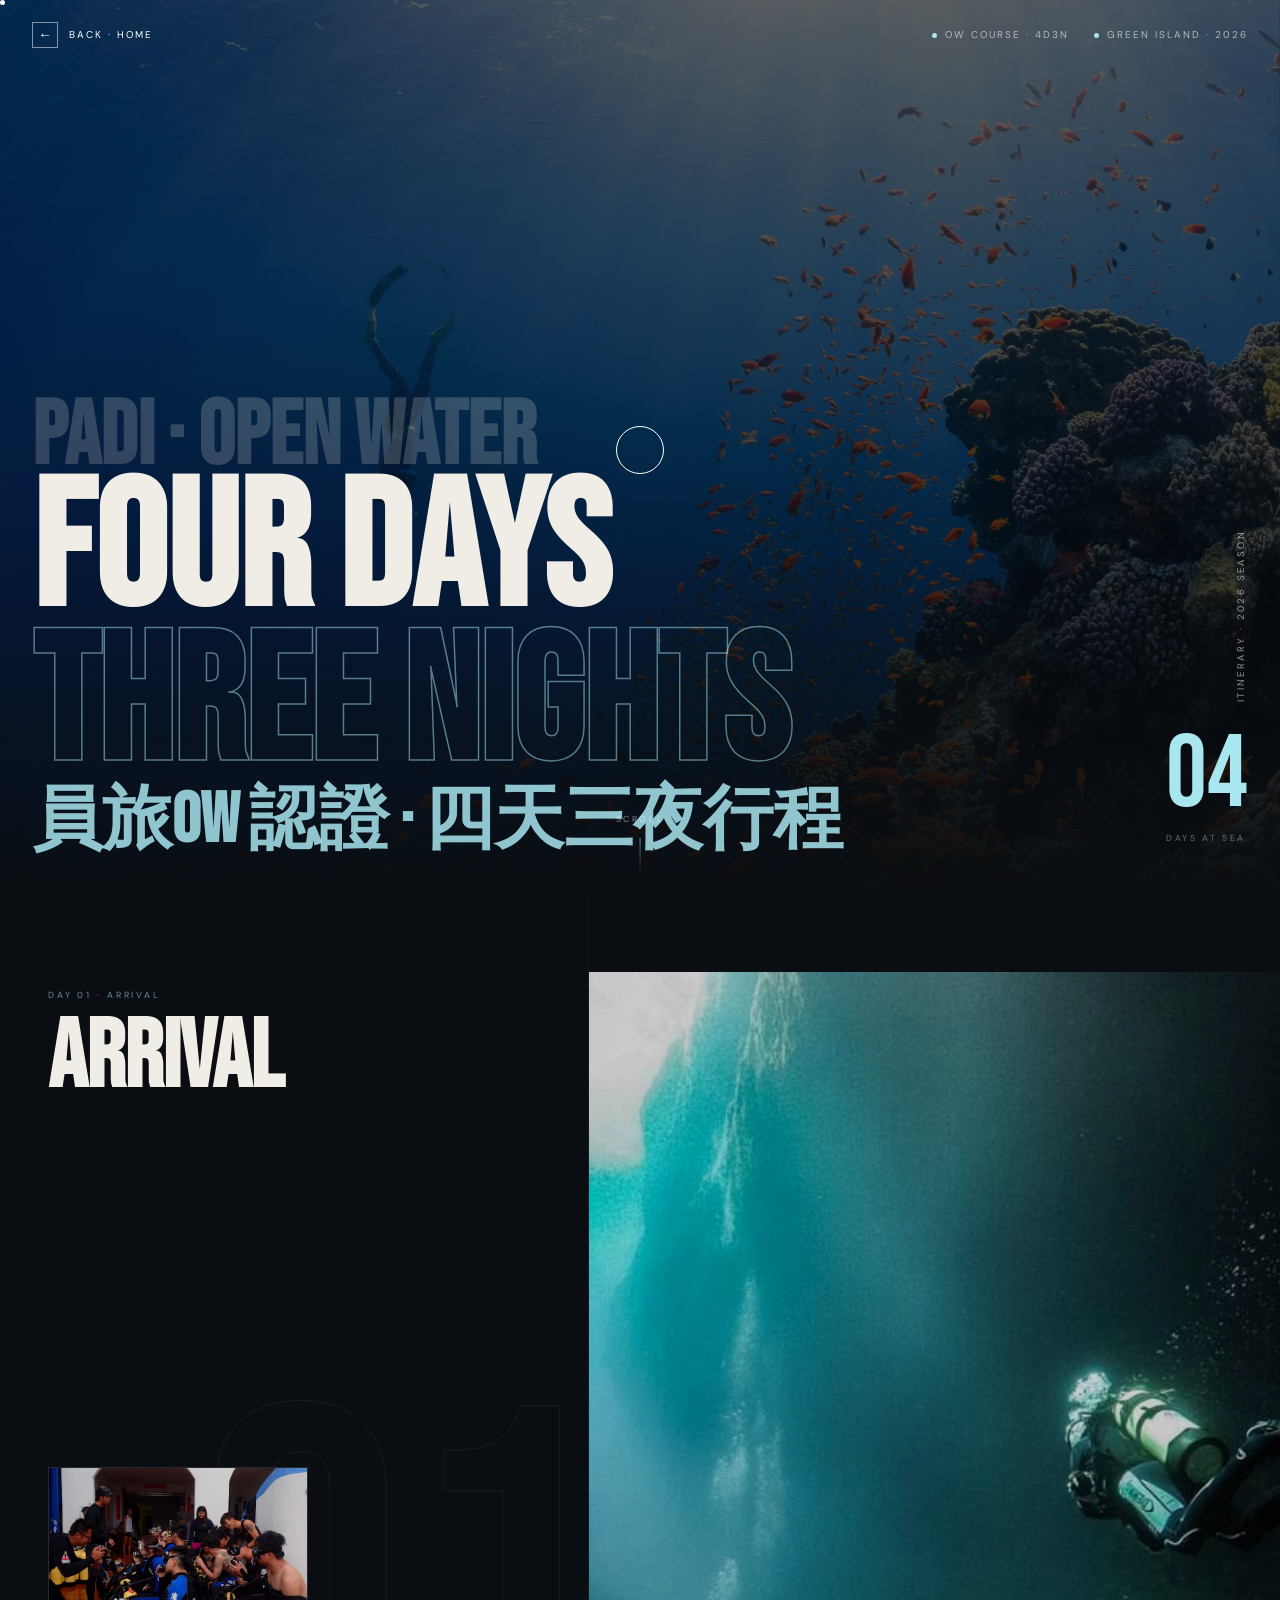
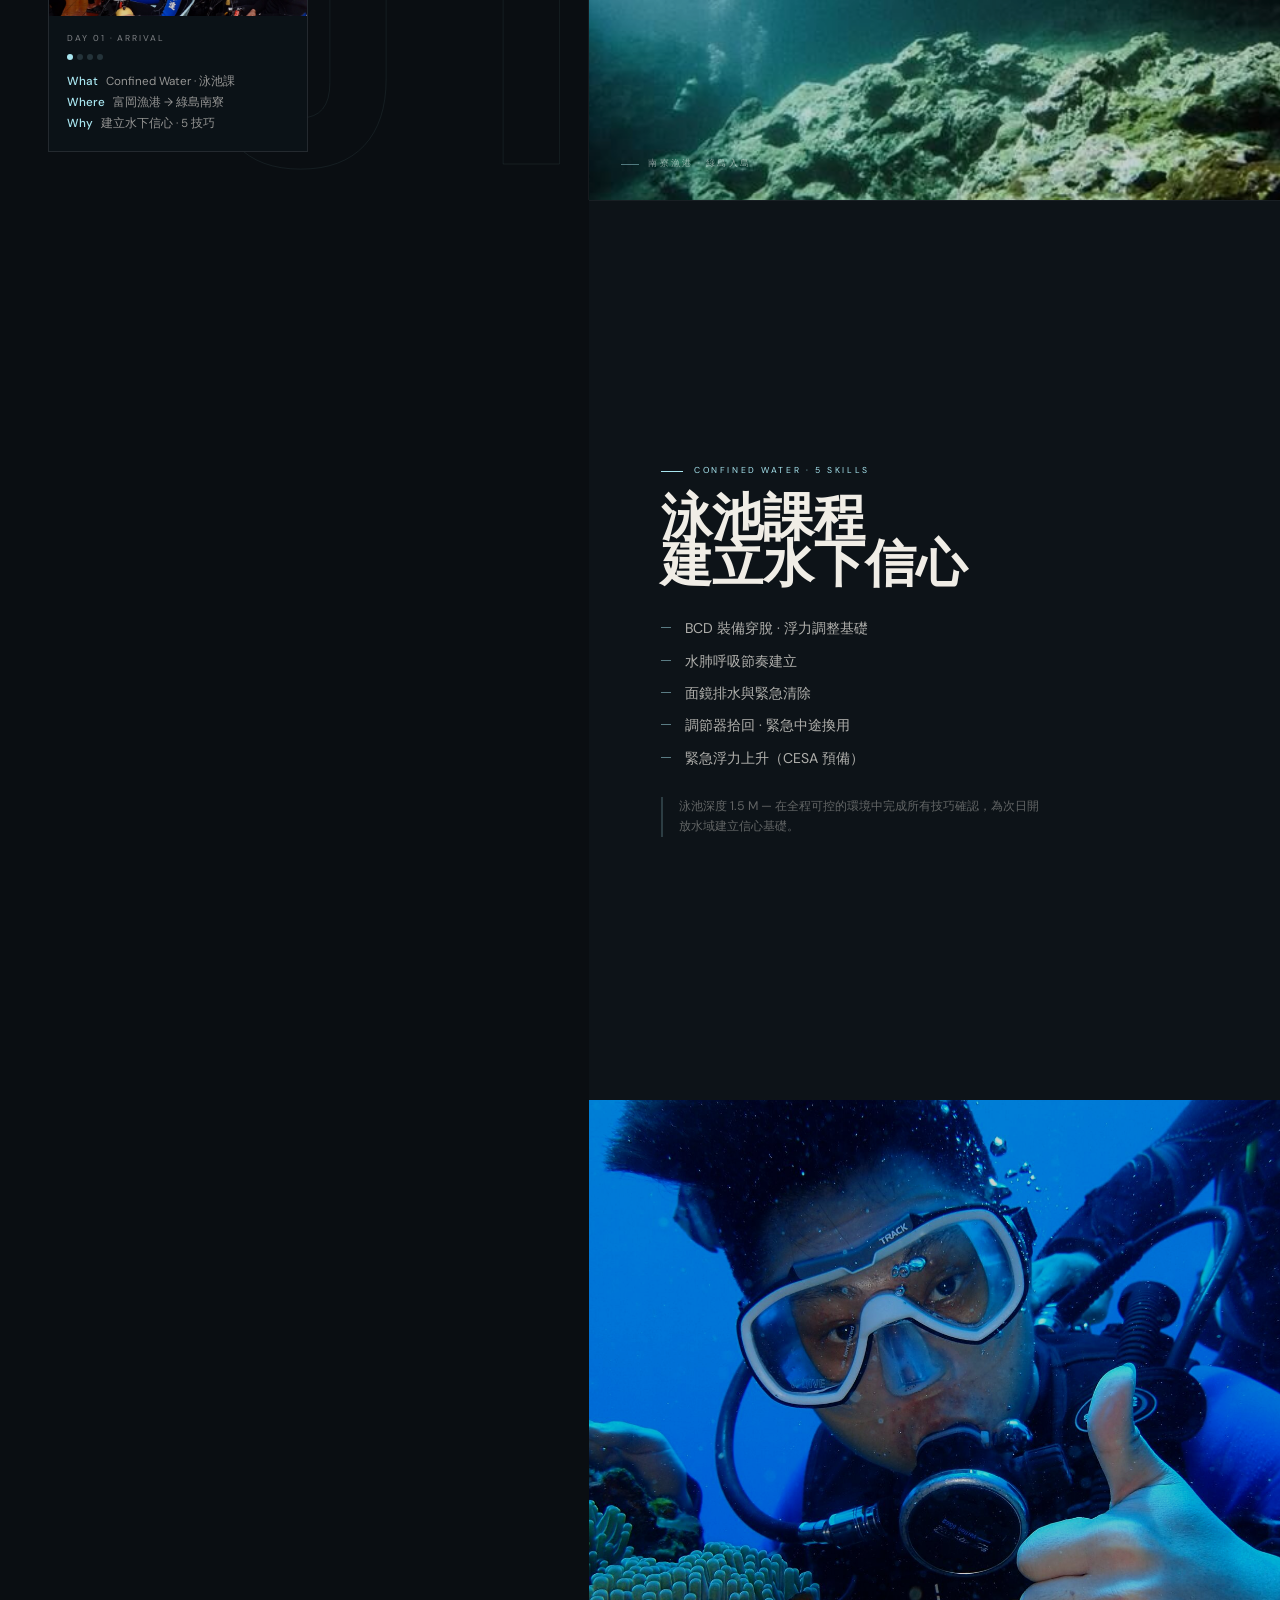
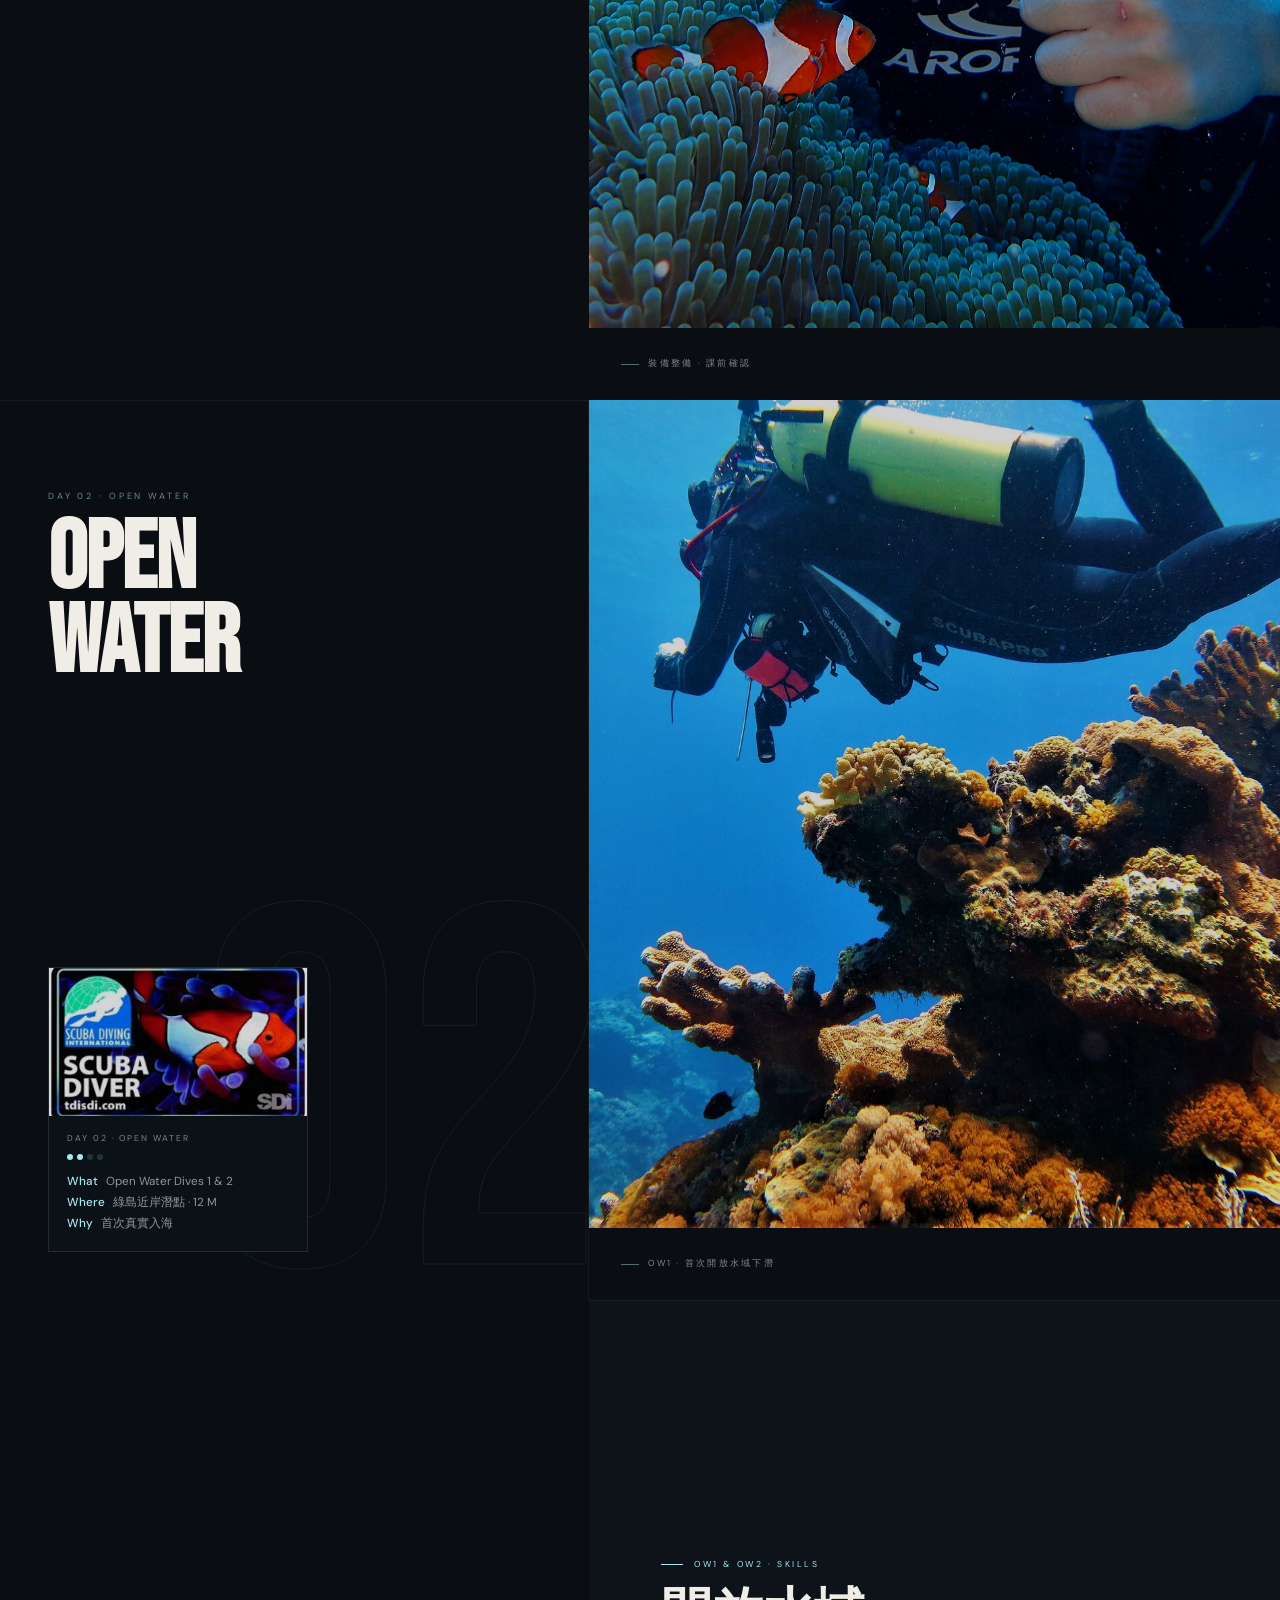
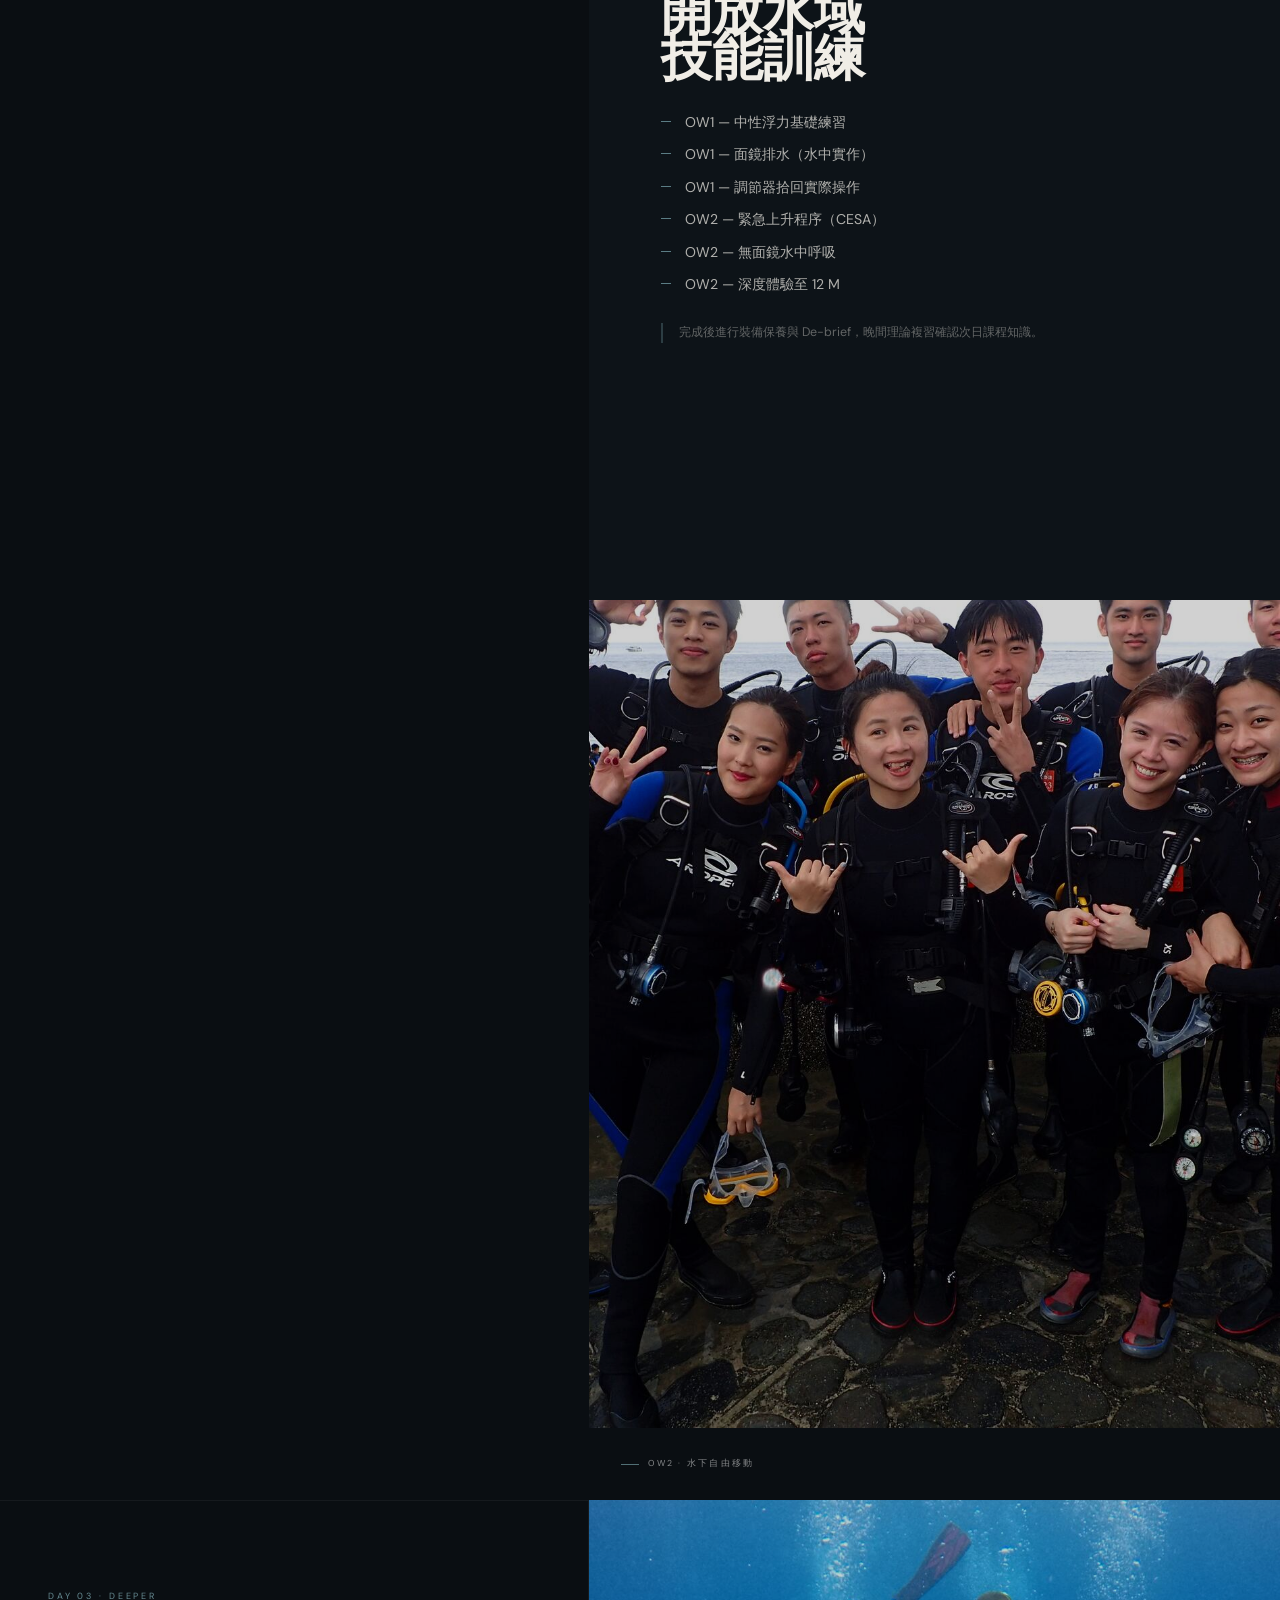
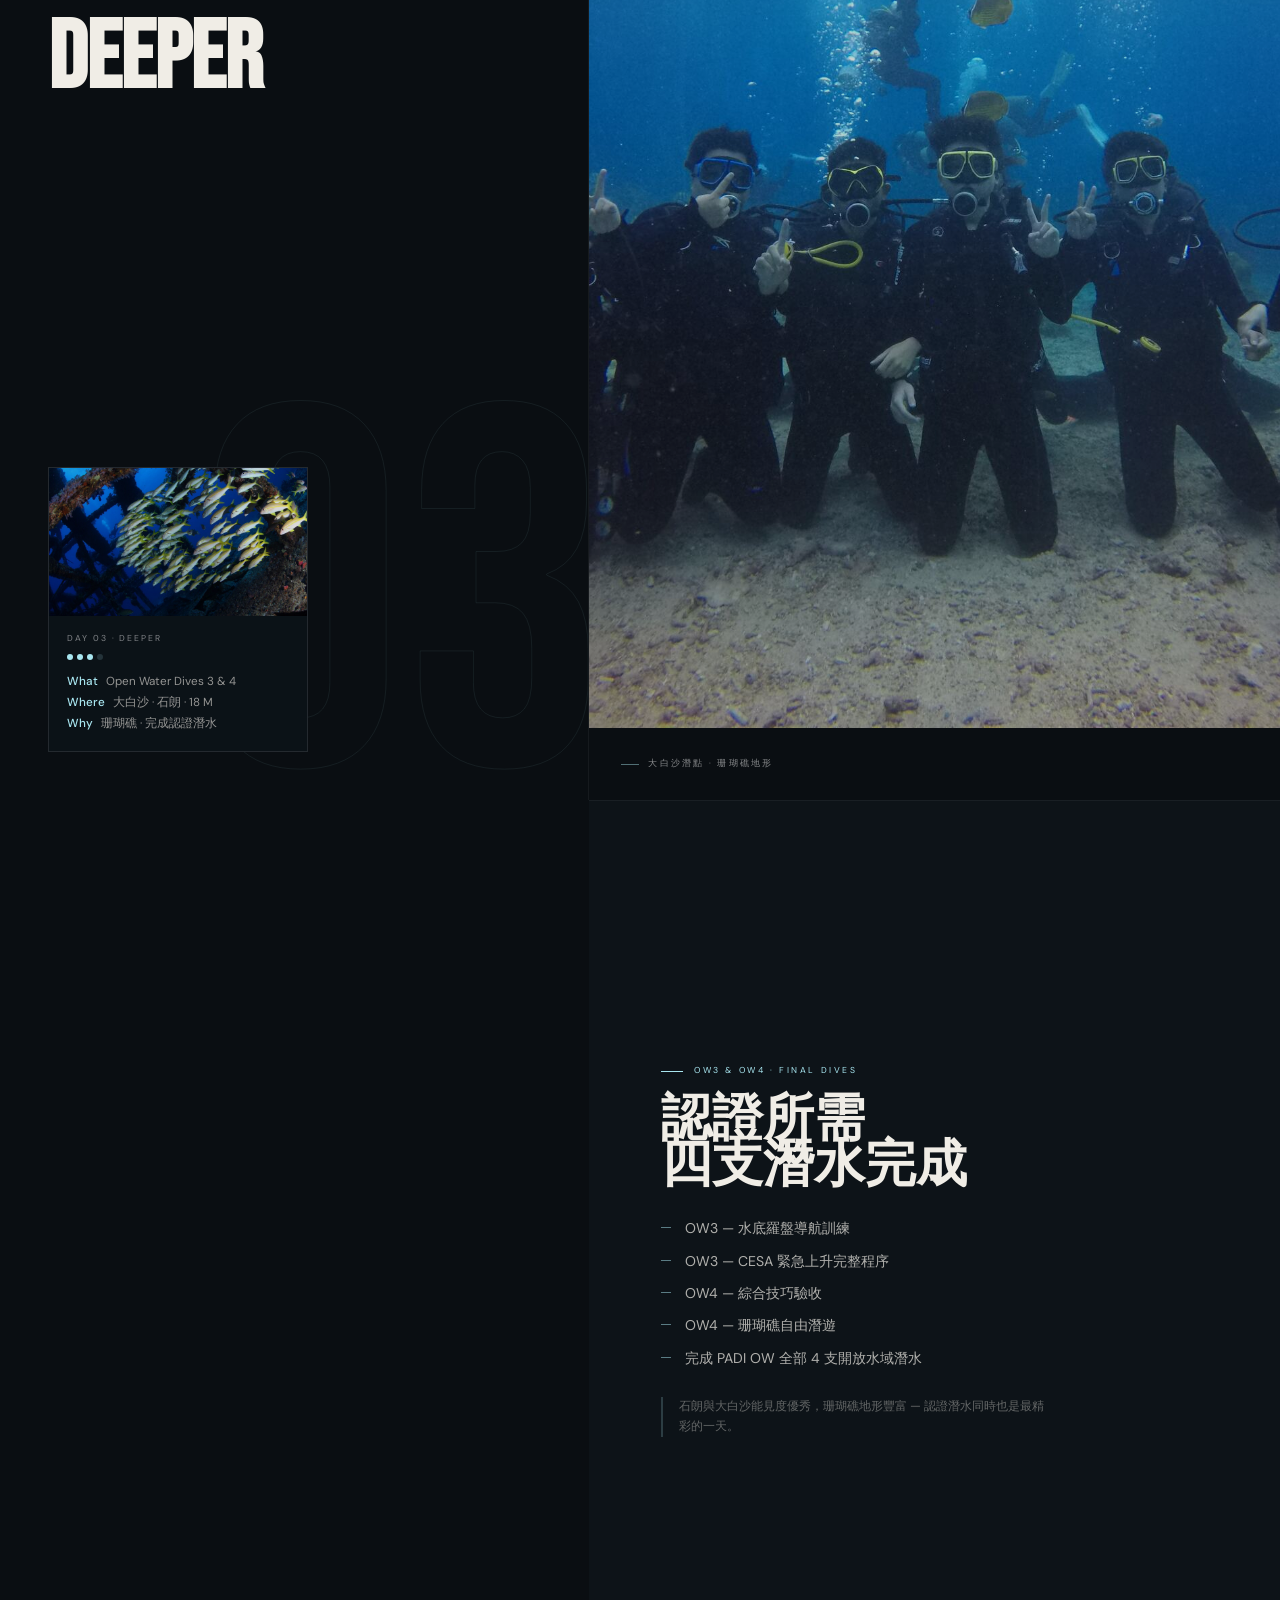
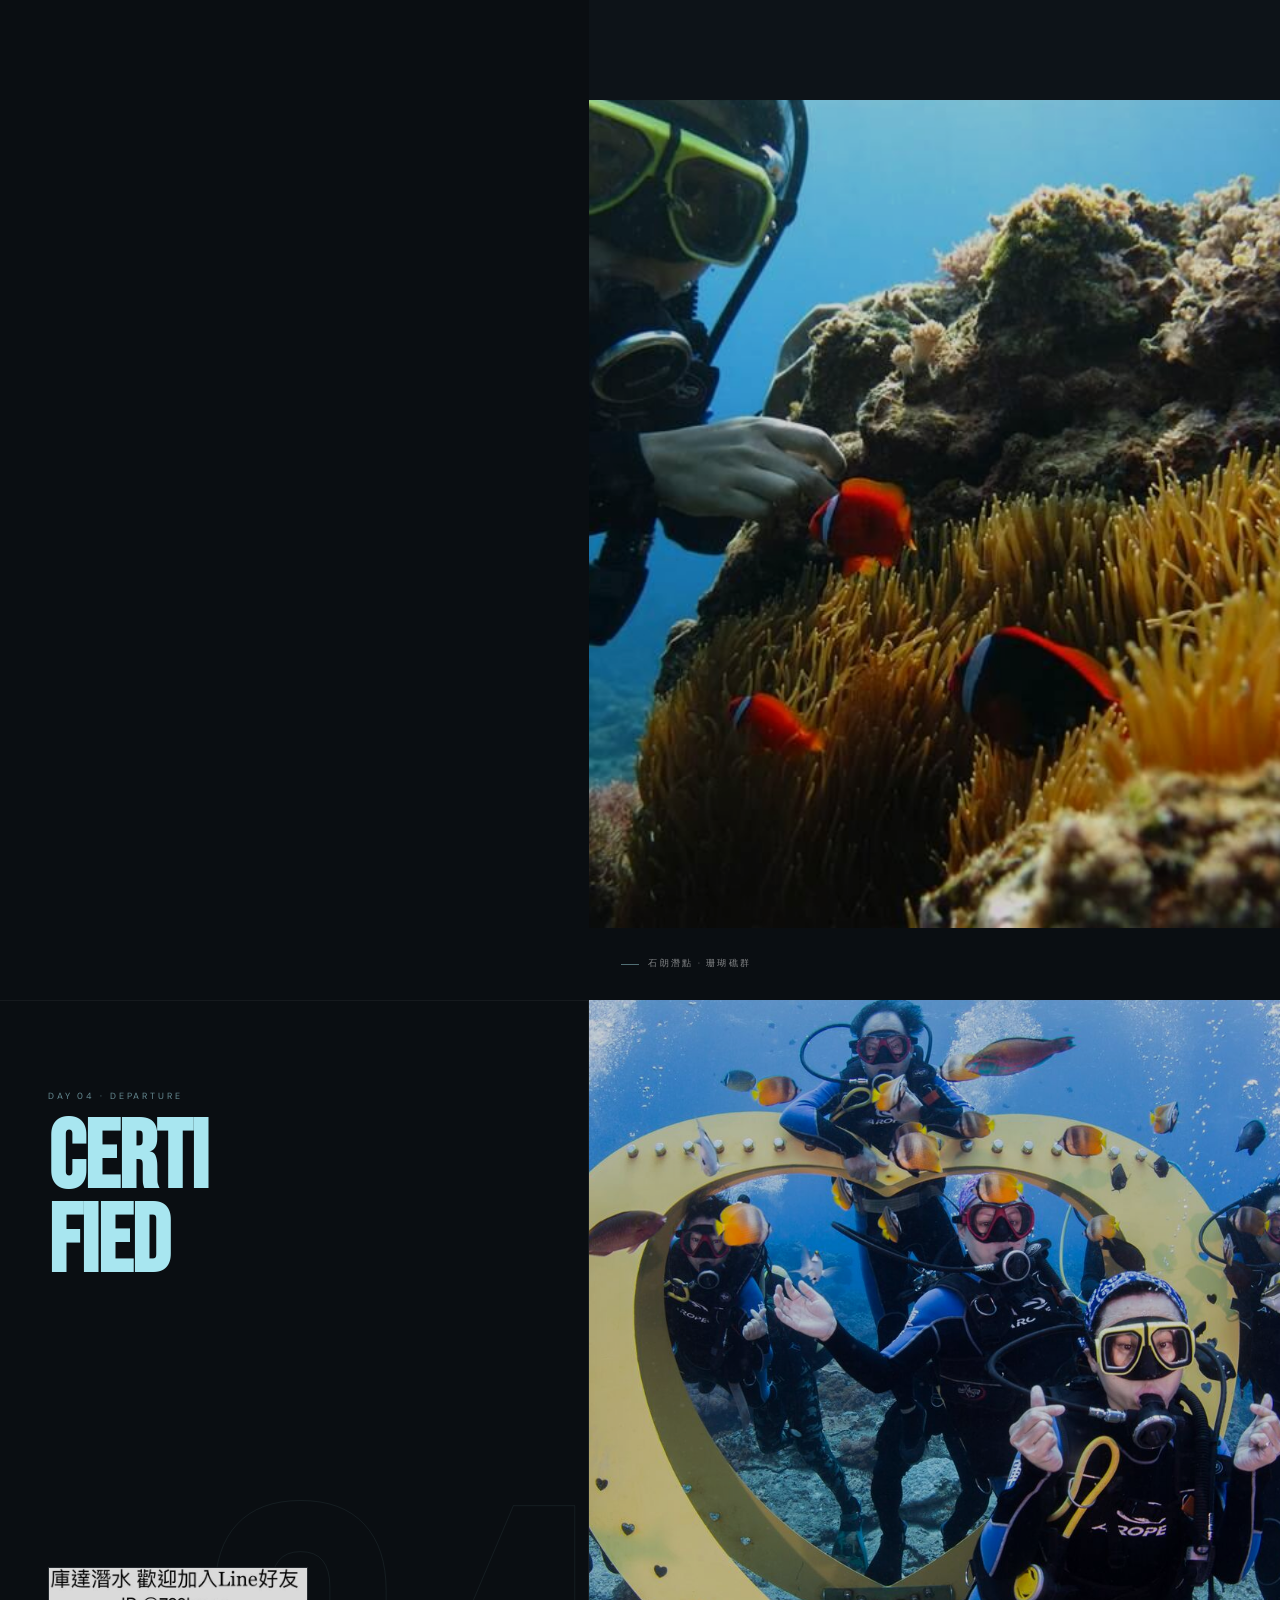
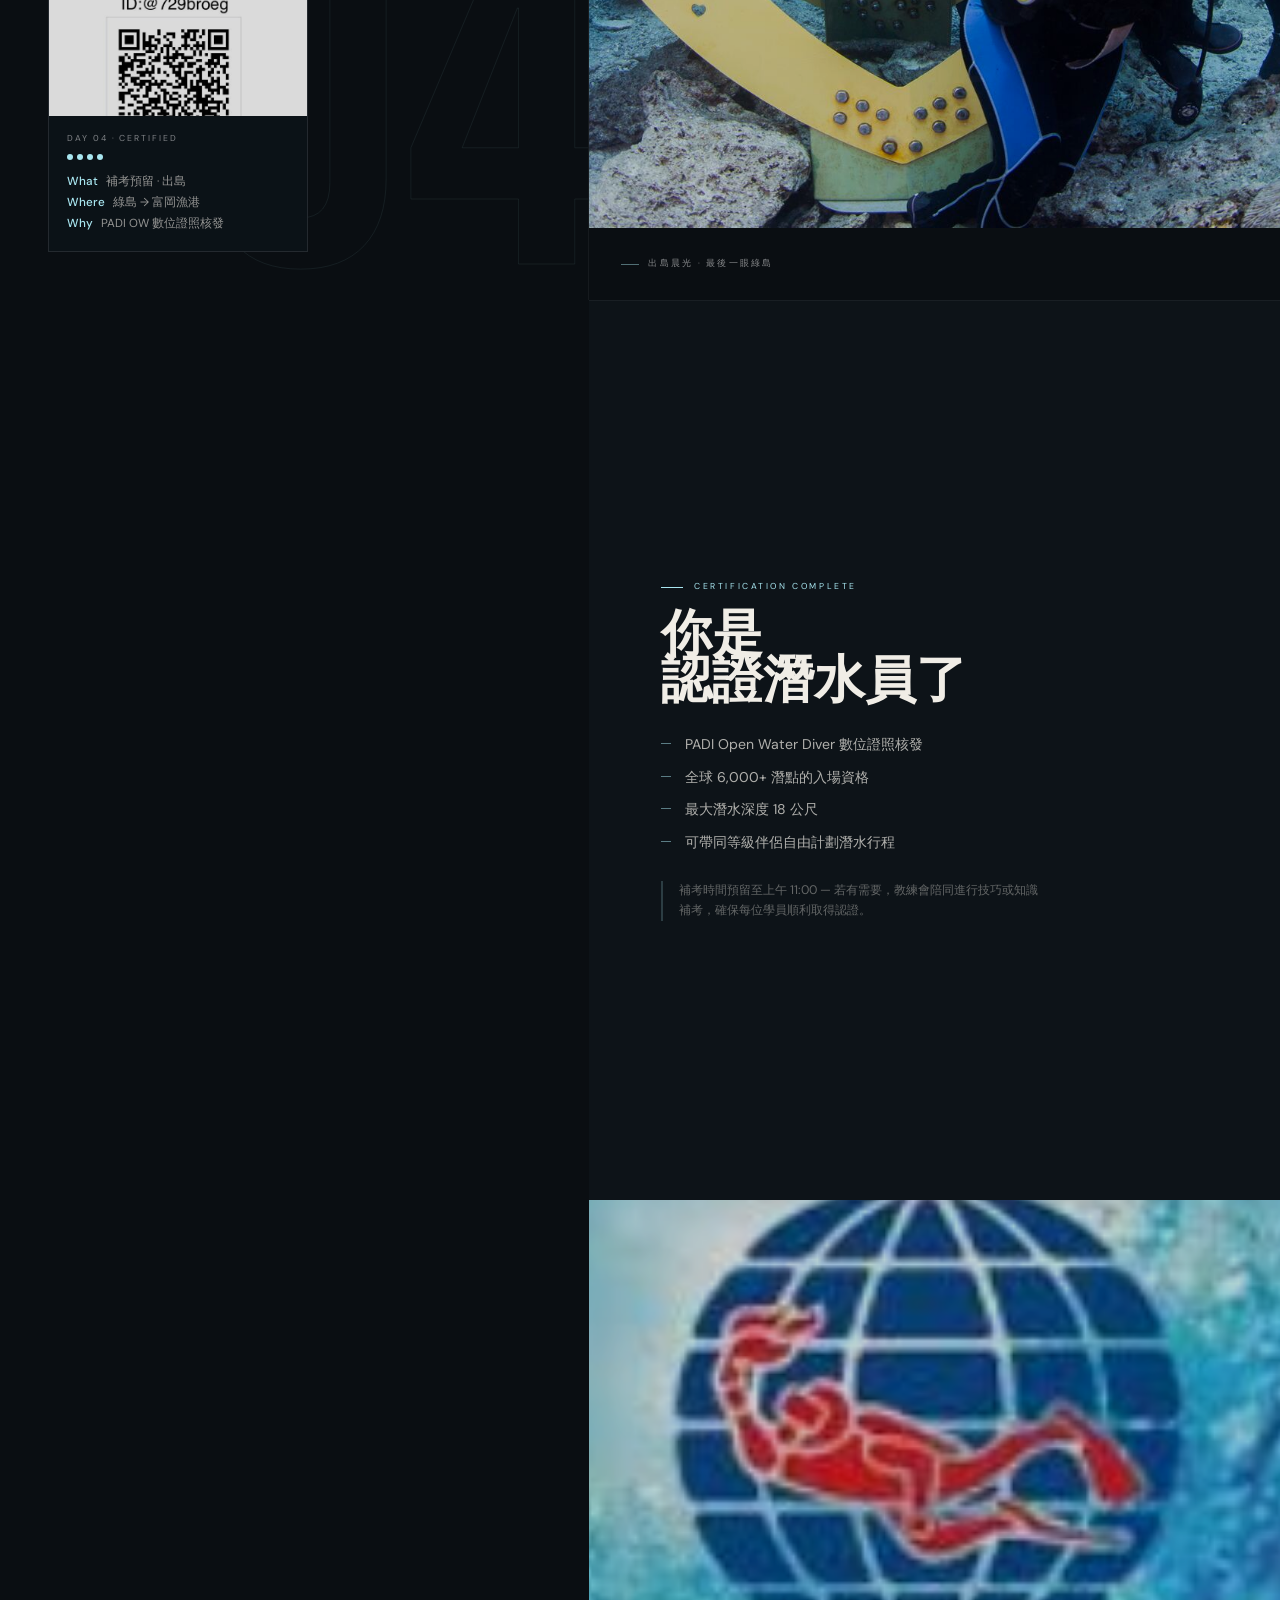
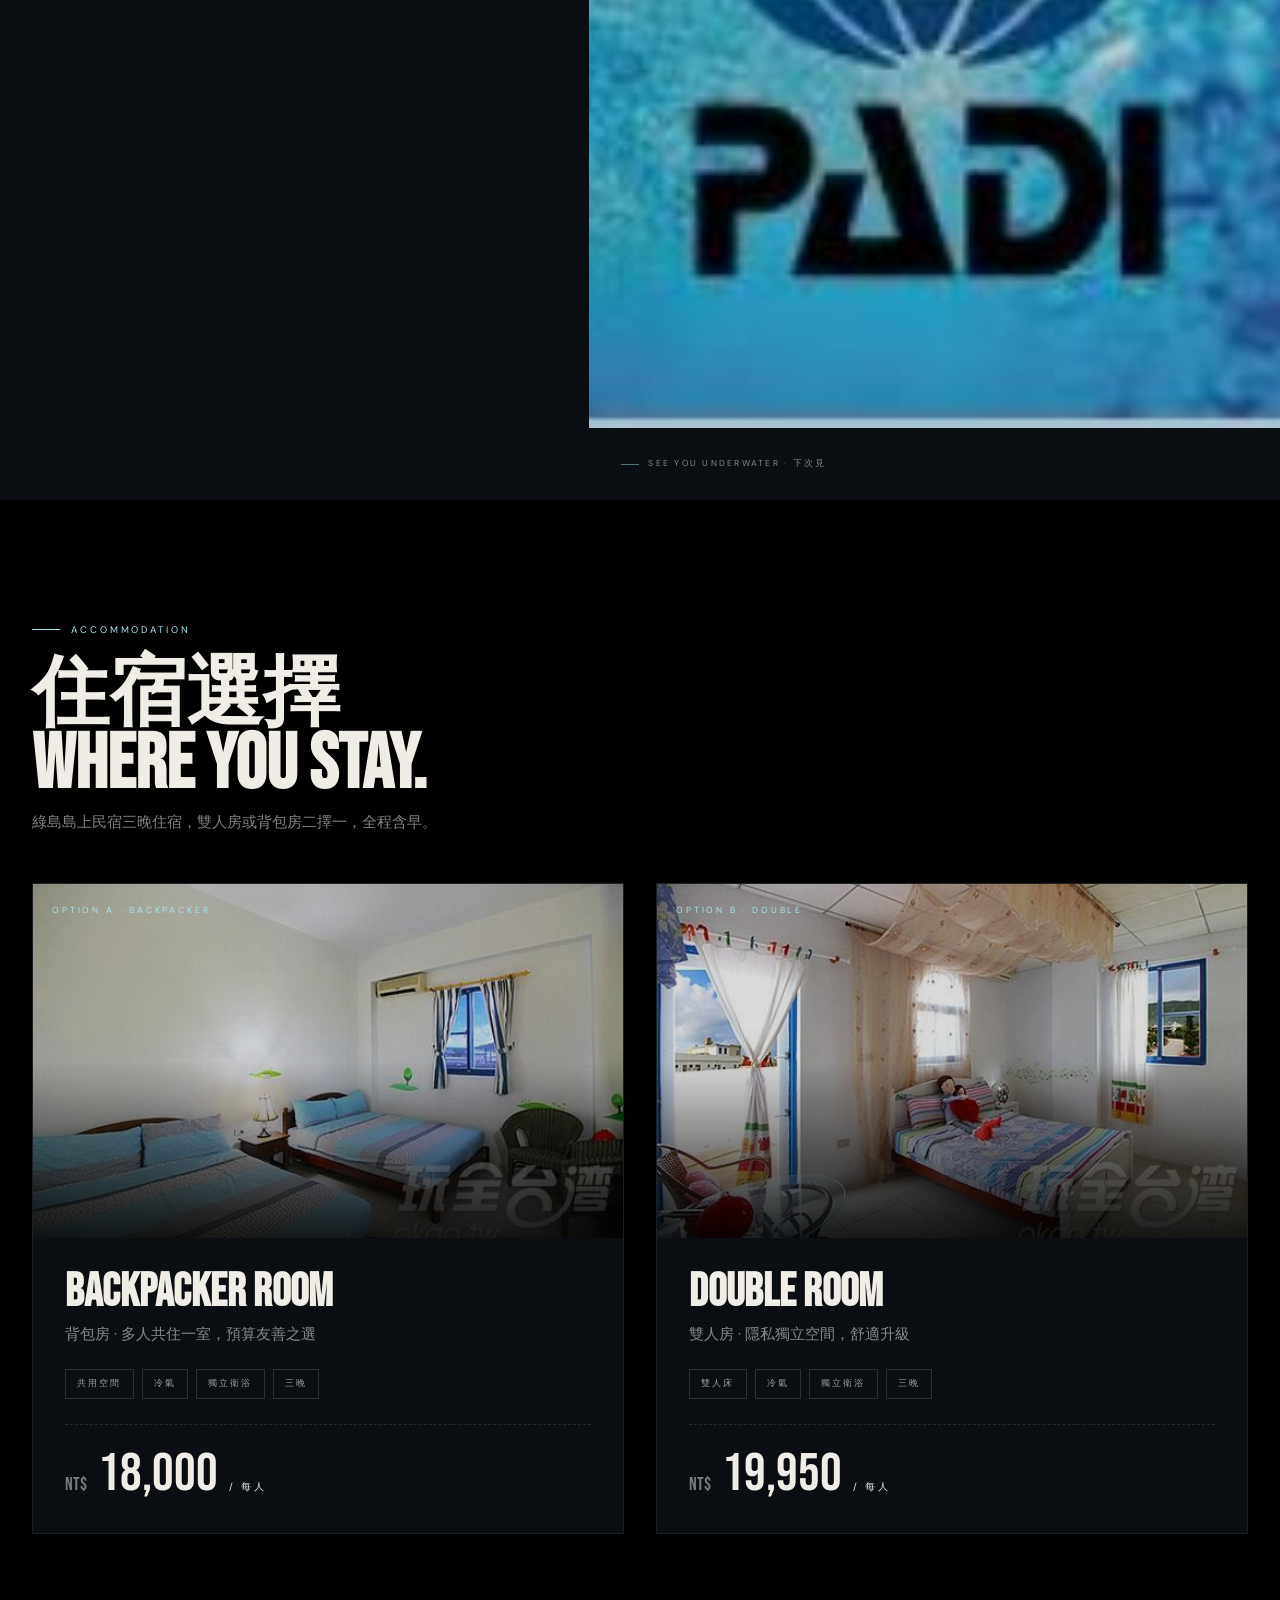
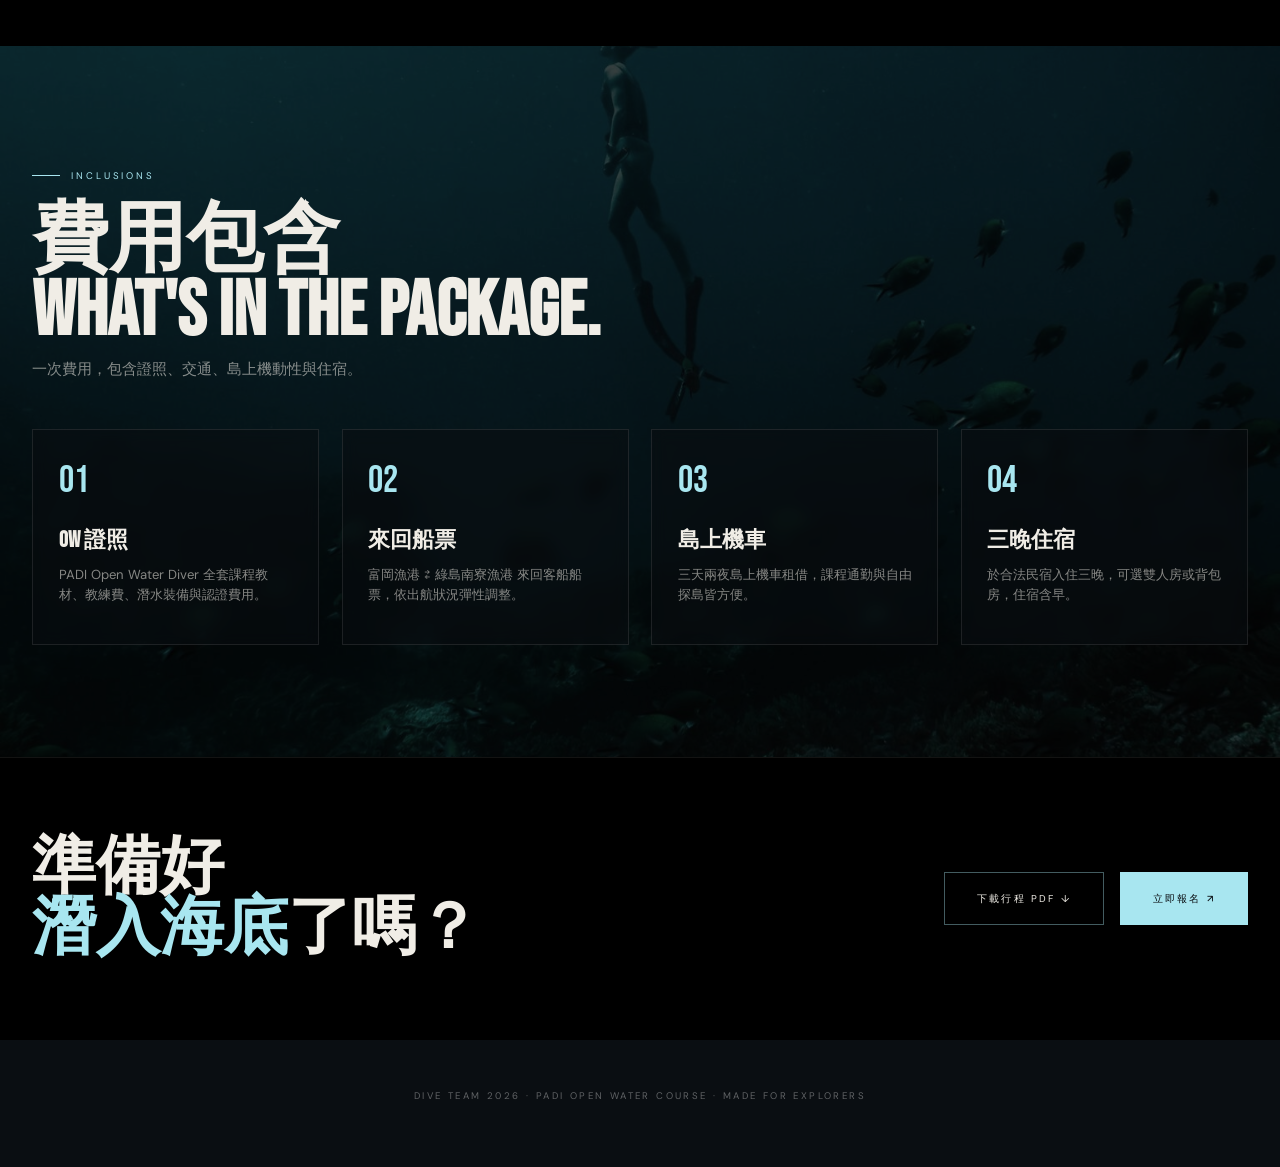
==== itinerary-slider.html @ c15d963f "Add itinerary-slider standalone page and new images Co-Authored-By: Claude Sonnet 4.6 (1M context) <" ====
<!DOCTYPE html>
<html lang="zh-TW">
<head>
<meta charset="UTF-8">
<meta name="viewport" content="width=device-width, initial-scale=1.0">
<title>行程頁 · DIVE TEAM 2026 — OW 四天三夜</title>
<link rel="stylesheet" href="./css/cursor.css">
<link rel="stylesheet" href="./css/itinerary-slider.css">
</head>
<body>

<div id="cur"><div id="cur-ring"></div><div id="cur-dot"></div></div>

<header class="topbar">
  <a href="./index.html" class="back">
    <span class="ic">←</span>
    <span>Back · Home</span>
  </a>
  <div class="meta">
    <span><span class="dot"></span>OW Course · 4D3N</span>
    <span><span class="dot"></span>Green Island · 2026</span>
  </div>
</header>

<section class="hero">
  <div class="hero-bg" id="heroBg"></div>
  <div class="hero-grad"></div>
  <div class="hero-inner">
    <h1 class="hero-title">
      <div class="row1">PADI · Open Water</div>
      <div class="row2">FOUR DAYS</div>
      <div class="row3">THREE NIGHTS</div>
      <div class="row4">員旅OW 認證 · 四天三夜行程</div>
    </h1>
    <aside class="hero-side">
      <div class="hero-tag">Itinerary · 2026 Season</div>
      <div class="hero-num">04<small>Days at sea</small></div>
    </aside>
  </div>
  <div class="hero-scroll">Scroll</div>
</section>

<div class="story-wrap">

  <!-- ── DAY 01 ── -->
  <div class="story-section" data-day="01">
    <div class="story-left">
      <!-- Large editorial text -->
      <div class="sl-text">
        <div class="sl-eyebrow">Day 01 · Arrival</div>
        <h2 class="sl-title">ARRIVAL</h2>
      </div>
      <!-- Decorative bg numeral -->
      <div class="sl-deco" aria-hidden="true">01</div>
      <!-- Small info card -->
      <div class="sl-card">
        <div class="sl-card-img">
          <img src="./images/dive/d4.jpg" alt="Day 01">
        </div>
        <div class="sl-card-body">
          <p class="sl-card-name">Day 01 · Arrival</p>
          <div class="sl-card-dots">
            <span class="dot active"></span>
            <span class="dot"></span>
            <span class="dot"></span>
            <span class="dot"></span>
          </div>
          <div class="sl-card-meta">
            <div class="slcm-row"><b>What</b> Confined Water · 泳池課</div>
            <div class="slcm-row"><b>Where</b> 富岡漁港 → 綠島南寮</div>
            <div class="slcm-row"><b>Why</b> 建立水下信心 · 5 技巧</div>
          </div>
        </div>
      </div>
    </div>

    <div class="story-right">
      <div class="story-panel photo-panel">
        <img src="./images/dive/d3.jpg" alt="抵達綠島">
        <div class="photo-caption">南寮漁港 · 綠島入島</div>
      </div>
      <div class="story-panel info-panel">
        <div class="info-inner">
          <div class="info-eyebrow">Confined Water · 5 Skills</div>
          <h3 class="info-heading">泳池課程<br>建立水下信心</h3>
          <ul class="info-list">
            <li>BCD 裝備穿脫 · 浮力調整基礎</li>
            <li>水肺呼吸節奏建立</li>
            <li>面鏡排水與緊急清除</li>
            <li>調節器拾回 · 緊急中途換用</li>
            <li>緊急浮力上升（CESA 預備）</li>
          </ul>
          <p class="info-note">泳池深度 1.5 M — 在全程可控的環境中完成所有技巧確認，為次日開放水域建立信心基礎。</p>
        </div>
      </div>
      <div class="story-panel photo-panel">
        <img src="./images/dive/d5.jpg" alt="裝備整備">
        <div class="photo-caption">裝備整備 · 課前確認</div>
      </div>
    </div>
  </div>

  <!-- ── DAY 02 ── -->
  <div class="story-section" data-day="02">
    <div class="story-left">
      <div class="sl-text">
        <div class="sl-eyebrow">Day 02 · Open Water</div>
        <h2 class="sl-title">OPEN<br>WATER</h2>
      </div>
      <div class="sl-deco" aria-hidden="true">02</div>
      <div class="sl-card">
        <div class="sl-card-img">
          <img src="./images/dive/d9.jpg" alt="Day 02">
        </div>
        <div class="sl-card-body">
          <p class="sl-card-name">Day 02 · Open Water</p>
          <div class="sl-card-dots">
            <span class="dot active"></span>
            <span class="dot active"></span>
            <span class="dot"></span>
            <span class="dot"></span>
          </div>
          <div class="sl-card-meta">
            <div class="slcm-row"><b>What</b> Open Water Dives 1 &amp; 2</div>
            <div class="slcm-row"><b>Where</b> 綠島近岸潛點 · 12 M</div>
            <div class="slcm-row"><b>Why</b> 首次真實入海</div>
          </div>
        </div>
      </div>
    </div>

    <div class="story-right">
      <div class="story-panel photo-panel">
        <img src="./images/dive/d1.jpg" alt="OW1 下水">
        <div class="photo-caption">OW1 · 首次開放水域下潛</div>
      </div>
      <div class="story-panel info-panel">
        <div class="info-inner">
          <div class="info-eyebrow">OW1 &amp; OW2 · Skills</div>
          <h3 class="info-heading">開放水域<br>技能訓練</h3>
          <ul class="info-list">
            <li>OW1 — 中性浮力基礎練習</li>
            <li>OW1 — 面鏡排水（水中實作）</li>
            <li>OW1 — 調節器拾回實際操作</li>
            <li>OW2 — 緊急上升程序（CESA）</li>
            <li>OW2 — 無面鏡水中呼吸</li>
            <li>OW2 — 深度體驗至 12 M</li>
          </ul>
          <p class="info-note">完成後進行裝備保養與 De-brief，晚間理論複習確認次日課程知識。</p>
        </div>
      </div>
      <div class="story-panel photo-panel">
        <img src="./images/dive/d2.jpg" alt="OW2 水下">
        <div class="photo-caption">OW2 · 水下自由移動</div>
      </div>
    </div>
  </div>

  <!-- ── DAY 03 ── -->
  <div class="story-section" data-day="03">
    <div class="story-left">
      <div class="sl-text">
        <div class="sl-eyebrow">Day 03 · Deeper</div>
        <h2 class="sl-title">DEEPER</h2>
      </div>
      <div class="sl-deco" aria-hidden="true">03</div>
      <div class="sl-card">
        <div class="sl-card-img">
          <img src="./images/dive/d11.jpg" alt="Day 03">
        </div>
        <div class="sl-card-body">
          <p class="sl-card-name">Day 03 · Deeper</p>
          <div class="sl-card-dots">
            <span class="dot active"></span>
            <span class="dot active"></span>
            <span class="dot active"></span>
            <span class="dot"></span>
          </div>
          <div class="sl-card-meta">
            <div class="slcm-row"><b>What</b> Open Water Dives 3 &amp; 4</div>
            <div class="slcm-row"><b>Where</b> 大白沙 · 石朗 · 18 M</div>
            <div class="slcm-row"><b>Why</b> 珊瑚礁 · 完成認證潛水</div>
          </div>
        </div>
      </div>
    </div>

    <div class="story-right">
      <div class="story-panel photo-panel">
        <img src="./images/dive/d7.jpg" alt="OW3 水底導航">
        <div class="photo-caption">大白沙潛點 · 珊瑚礁地形</div>
      </div>
      <div class="story-panel info-panel">
        <div class="info-inner">
          <div class="info-eyebrow">OW3 &amp; OW4 · Final Dives</div>
          <h3 class="info-heading">認證所需<br>四支潛水完成</h3>
          <ul class="info-list">
            <li>OW3 — 水底羅盤導航訓練</li>
            <li>OW3 — CESA 緊急上升完整程序</li>
            <li>OW4 — 綜合技巧驗收</li>
            <li>OW4 — 珊瑚礁自由潛遊</li>
            <li>完成 PADI OW 全部 4 支開放水域潛水</li>
          </ul>
          <p class="info-note">石朗與大白沙能見度優秀，珊瑚礁地形豐富 — 認證潛水同時也是最精彩的一天。</p>
        </div>
      </div>
      <div class="story-panel photo-panel">
        <img src="./images/dive/d8.jpg" alt="珊瑚礁">
        <div class="photo-caption">石朗潛點 · 珊瑚礁群</div>
      </div>
    </div>
  </div>

  <!-- ── DAY 04 ── -->
  <div class="story-section" data-day="04">
    <div class="story-left">
      <div class="sl-text">
        <div class="sl-eyebrow">Day 04 · Departure</div>
        <h2 class="sl-title sl-title--accent">CERTI<br>FIED</h2>
      </div>
      <div class="sl-deco" aria-hidden="true">04</div>
      <div class="sl-card">
        <div class="sl-card-img">
          <img src="./images/dive/d12.jpg" alt="Day 04">
        </div>
        <div class="sl-card-body">
          <p class="sl-card-name">Day 04 · Certified</p>
          <div class="sl-card-dots">
            <span class="dot active"></span>
            <span class="dot active"></span>
            <span class="dot active"></span>
            <span class="dot active"></span>
          </div>
          <div class="sl-card-meta">
            <div class="slcm-row"><b>What</b> 補考預留 · 出島</div>
            <div class="slcm-row"><b>Where</b> 綠島 → 富岡漁港</div>
            <div class="slcm-row"><b>Why</b> PADI OW 數位證照核發</div>
          </div>
        </div>
      </div>
    </div>

    <div class="story-right">
      <div class="story-panel photo-panel">
        <img src="./images/dive/d6.jpg" alt="出島">
        <div class="photo-caption">出島晨光 · 最後一眼綠島</div>
      </div>
      <div class="story-panel info-panel">
        <div class="info-inner">
          <div class="info-eyebrow">Certification Complete</div>
          <h3 class="info-heading">你是<br>認證潛水員了</h3>
          <ul class="info-list">
            <li>PADI Open Water Diver 數位證照核發</li>
            <li>全球 6,000+ 潛點的入場資格</li>
            <li>最大潛水深度 18 公尺</li>
            <li>可帶同等級伴侶自由計劃潛水行程</li>
          </ul>
          <p class="info-note">補考時間預留至上午 11:00 — 若有需要，教練會陪同進行技巧或知識補考，確保每位學員順利取得認證。</p>
        </div>
      </div>
      <div class="story-panel photo-panel">
        <img src="./images/dive/d10.jpg" alt="認證">
        <div class="photo-caption">See You Underwater · 下次見</div>
      </div>
    </div>
  </div>

</div><!-- /story-wrap -->

<section class="stay-section">
  <div class="container">
    <span class="eyebrow">Accommodation</span>
    <h2 class="section-title">住宿選擇<br>Where you stay.</h2>
    <p class="section-sub">綠島島上民宿三晚住宿，雙人房或背包房二擇一，全程含早。</p>
    <div class="stay-grid">
      <article class="stay-card">
        <div class="stay-media"><span class="stay-kind">Option A · Backpacker</span><img src="./images/stay/backpack1.jpg" alt="背包房" loading="lazy"></div>
        <div class="stay-body">
          <h3 class="stay-name">BACKPACKER ROOM</h3>
          <div class="stay-zh">背包房 · 多人共住一室，預算友善之選</div>
          <div class="stay-feat"><span>共用空間</span><span>冷氣</span><span>獨立衛浴</span><span>三晚</span></div>
          <div class="stay-price"><span class="cur">NT$</span><span class="num">18,000</span><span class="per">/ 每人</span></div>
        </div>
      </article>
      <article class="stay-card">
        <div class="stay-media"><span class="stay-kind">Option B · Double</span><img src="./images/stay/double1.jpg" alt="雙人房" loading="lazy"></div>
        <div class="stay-body">
          <h3 class="stay-name">DOUBLE ROOM</h3>
          <div class="stay-zh">雙人房 · 隱私獨立空間，舒適升級</div>
          <div class="stay-feat"><span>雙人床</span><span>冷氣</span><span>獨立衛浴</span><span>三晚</span></div>
          <div class="stay-price"><span class="cur">NT$</span><span class="num">19,950</span><span class="per">/ 每人</span></div>
        </div>
      </article>
    </div>
  </div>
</section>

<section class="incl-section">
  <div class="incl-bg"></div>
  <div class="container">
    <span class="eyebrow">Inclusions</span>
    <h2 class="section-title">費用包含<br>What's in the package.</h2>
    <p class="section-sub">一次費用，包含證照、交通、島上機動性與住宿。</p>
    <div class="incl-grid">
      <div class="incl-item"><div class="ic">01</div><h4>OW 證照</h4><p>PADI Open Water Diver 全套課程教材、教練費、潛水裝備與認證費用。</p></div>
      <div class="incl-item"><div class="ic">02</div><h4>來回船票</h4><p>富岡漁港 ⇄ 綠島南寮漁港 來回客船船票，依出航狀況彈性調整。</p></div>
      <div class="incl-item"><div class="ic">03</div><h4>島上機車</h4><p>三天兩夜島上機車租借，課程通勤與自由探島皆方便。</p></div>
      <div class="incl-item"><div class="ic">04</div><h4>三晚住宿</h4><p>於合法民宿入住三晚，可選雙人房或背包房，住宿含早。</p></div>
    </div>
  </div>
</section>

<section class="cta-strip">
  <div class="container">
    <h2>準備好<br><em>潛入海底</em>了嗎？</h2>
    <div class="cta-actions">
      <a href="#" class="btn">下載行程 PDF ↓</a>
      <a href="#" class="btn primary">立即報名 ↗</a>
    </div>
  </div>
</section>

<footer>DIVE TEAM 2026 · PADI Open Water Course · Made for explorers</footer>

<script src="./js/cursor.js"></script>
<script src="./js/itinerary-slider.js"></script>
</body>
</html>
---- css/cursor.css ----
/* ── Custom Cursor (shared across all pages) ── */
#cur {
  position: fixed;
  inset: 0;
  z-index: 9999;
  pointer-events: none;
  /* no mix-blend-mode — keeps cursor pure white at all times */
}
#cur-ring {
  position: absolute;
  left: 0; top: 0;
  width: 48px; height: 48px;
  border: 1px solid #fff;
  border-radius: 50%;
  will-change: transform;
  transition:
    width  .4s cubic-bezier(.16,1,.3,1),
    height .4s cubic-bezier(.16,1,.3,1);
}
#cur-dot {
  position: absolute;
  left: 0; top: 0;
  width: 5px; height: 5px;
  background: #fff;
  border-radius: 50%;
  will-change: transform;
}

@media (pointer: coarse) {
  body  { cursor: auto; }
  #cur  { display: none; }
  a, button { cursor: pointer; }
}
---- css/itinerary-slider.css ----
@import url('https://fonts.googleapis.com/css2?family=Bebas+Neue&family=DM+Sans:wght@300;400;500&display=swap');

*,*::before,*::after { margin:0; padding:0; box-sizing:border-box; }
html,body {
  background:#0a0e12; color:#f0ede6;
  font-family:'DM Sans',sans-serif; font-size:16px; line-height:1.6;
  -webkit-font-smoothing:antialiased;
}
body { cursor:none; overflow-x:hidden; }
::selection { background:#a8e6f0; color:#0a0e12; }
a { color:inherit; text-decoration:none; cursor:none; }
img { display:block; max-width:100%; }

/* ── Topbar ── */
.topbar {
  position:fixed; top:0; left:0; right:0; z-index:200;
  display:flex; align-items:center; justify-content:space-between;
  padding:1.4rem 2rem;
  font-size:.62rem; letter-spacing:.2em; text-transform:uppercase;
}
.topbar .back { display:inline-flex; align-items:center; gap:.7rem; color:#fff; }
.topbar .back .ic {
  width:26px; height:26px; border:1px solid rgba(255,255,255,.5);
  display:grid; place-items:center;
  font-family:'Bebas Neue'; font-size:.85rem; letter-spacing:0;
}
.topbar .meta { display:flex; gap:1.6rem; color:rgba(255,255,255,.6); }
.topbar .meta .dot {
  width:5px; height:5px; background:#a8e6f0; border-radius:50%;
  display:inline-block; vertical-align:middle; margin-right:.5rem;
}

/* ── Hero ── */
.hero {
  position:relative; height:100vh; height:100dvh;
  display:flex; align-items:flex-end;
  padding:7rem 2rem 3rem; overflow:hidden;
}
.hero-bg {
  position:absolute; inset:0;
  background:url('../images/02.jpg') center/cover no-repeat;
  filter:brightness(.45) saturate(1.1);
  z-index:0; will-change:transform;
}
.hero-grad {
  position:absolute; inset:0;
  background:linear-gradient(180deg,rgba(10,14,18,.2) 0%,rgba(10,14,18,.4) 60%,rgba(10,14,18,1) 100%);
  z-index:1;
}
.hero-inner {
  position:relative; z-index:2; width:100%;
  display:grid; grid-template-columns:1fr auto; gap:2rem; align-items:end;
}
.hero-title { font-family:'Bebas Neue',sans-serif; line-height:.86; letter-spacing:-.005em; }
.hero-title .row1 { font-size:clamp(2.4rem,7vw,6rem);   color:rgba(240,237,230,.2); }
.hero-title .row2 { font-size:clamp(4.5rem,14vw,13rem); color:#f0ede6; }
.hero-title .row3 { font-size:clamp(4.5rem,14vw,13rem); color:transparent; -webkit-text-stroke:1.5px rgba(168,230,240,.5); }
.hero-title .row4 { font-size:clamp(2rem,5.5vw,4.5rem); color:rgba(168,230,240,.85); margin-top:.1em; }
.hero-side  { display:flex; flex-direction:column; align-items:flex-end; gap:1.4rem; padding-bottom:.6rem; }
.hero-tag   { font-size:.6rem; letter-spacing:.25em; text-transform:uppercase; color:rgba(255,255,255,.55); writing-mode:vertical-rl; transform:rotate(180deg); }
.hero-num   { font-family:'Bebas Neue'; font-size:clamp(3rem,8vw,7rem); line-height:1; color:#a8e6f0; }
.hero-num small { display:block; font-family:'DM Sans'; font-size:.55rem; letter-spacing:.3em; color:rgba(255,255,255,.4); margin-top:.4rem; text-transform:uppercase; }
.hero-scroll {
  position:absolute; bottom:1.6rem; left:50%; transform:translateX(-50%);
  z-index:3; font-size:.55rem; letter-spacing:.3em; color:rgba(255,255,255,.5);
  text-transform:uppercase; display:flex; flex-direction:column; align-items:center; gap:.8rem;
}
.hero-scroll::after {
  content:''; width:1px; height:36px;
  background:linear-gradient(180deg,rgba(168,230,240,.6),transparent);
  animation:drip 2.2s ease-in-out infinite;
}
@keyframes drip {
  0%,100% { opacity:.2; transform:scaleY(.5); }
  50%      { opacity:1;  transform:scaleY(1); }
}

/* ═══════════════════════════════════════════════
   STORY — Split-screen scrollytelling
═══════════════════════════════════════════════ */
.story-section {
  display:grid;
  grid-template-columns:46% 54%;
  align-items:start; /* CRITICAL for sticky inside grid */
}

/* ── Left panel: full-height sticky ── */
.story-left {
  position:sticky;
  top:0;
  height:100vh; height:100dvh;
  background:#0a0e12;
  overflow:hidden;
  display:flex;
  flex-direction:column;
  padding:5.5rem 3rem 3rem;
  border-right:1px solid rgba(255,255,255,.05);
}

/* Large editorial text — top of left panel */
.sl-text { flex:1; min-height:0; }
.sl-eyebrow {
  font-size:.56rem; letter-spacing:.32em; text-transform:uppercase;
  color:rgba(168,230,240,.58); margin-bottom:.9rem;
}
.sl-title {
  font-family:'Bebas Neue';
  font-size:clamp(4rem,7.5vw,7rem);
  line-height:.88; letter-spacing:-.01em;
  color:#f0ede6;
}
.sl-title--accent { color:#a8e6f0; }

/* Decorative bg numeral */
.sl-deco {
  position:absolute;
  bottom:-.13em; right:-.04em;
  font-family:'Bebas Neue';
  font-size:clamp(36vw,40vw,520px);
  line-height:1;
  color:transparent;
  -webkit-text-stroke:1px rgba(168,230,240,.07);
  user-select:none; pointer-events:none;
  z-index:0;
}

/* ────────────────────────────────
   Small info card (bottom of left)
──────────────────────────────── */
.sl-card {
  position:relative;
  z-index:2;
  width:260px;
  background:rgba(13,19,24,.92);
  border:1px solid rgba(255,255,255,.1);
  backdrop-filter:blur(16px);
  overflow:hidden;
  flex-shrink:0;
  transition:border-color .3s;
}
.sl-card:hover { border-color:rgba(168,230,240,.35); }

.sl-card-img {
  width:100%; height:148px;
  overflow:hidden; position:relative;
}
.sl-card-img img {
  width:100%; height:100%;
  object-fit:cover;
  filter:brightness(.86) saturate(1.05);
  transition:transform .8s cubic-bezier(.16,1,.3,1);
}
.sl-card:hover .sl-card-img img { transform:scale(1.05); }

.sl-card-body { padding:1rem 1.15rem 1.2rem; }

.sl-card-name {
  font-size:.54rem; letter-spacing:.22em; text-transform:uppercase;
  color:rgba(255,255,255,.48); margin-bottom:.55rem;
}

.sl-card-dots {
  display:flex; gap:4px; margin-bottom:.8rem;
}
.sl-card-dots .dot {
  width:6px; height:6px; border-radius:50%;
  background:rgba(168,230,240,.16);
}
.sl-card-dots .dot.active { background:#a8e6f0; }

.sl-card-meta { display:flex; flex-direction:column; gap:.3rem; }
.slcm-row {
  font-size:.73rem;
  color:rgba(240,237,230,.6);
  line-height:1.4;
}
.slcm-row b {
  font-weight:500;
  color:#a8e6f0;
  margin-right:.3rem;
  font-style:normal;
}

/* Section divider */
.story-section + .story-section .story-left {
  border-top:1px solid rgba(255,255,255,.05);
}

/* ── Right panels: normal scroll ── */
.story-panel {
  height:100vh; height:100dvh;
  position:relative; overflow:hidden;
}
.photo-panel img {
  position:absolute; inset:0;
  width:100%; height:100%;
  object-fit:cover;
  filter:brightness(.82) saturate(1.05);
  transition:filter .6s;
}
.photo-panel:hover img { filter:brightness(.95) saturate(1.1); }
.photo-caption {
  position:absolute; bottom:1.8rem; left:2rem;
  font-size:.54rem; letter-spacing:.26em; text-transform:uppercase;
  color:rgba(255,255,255,.5);
}
.photo-caption::before {
  content:''; display:inline-block; vertical-align:middle;
  width:18px; height:1px; background:rgba(168,230,240,.45); margin-right:.6rem;
}
.info-panel {
  background:#0d1318;
  display:flex; align-items:center;
  border-top:1px solid rgba(255,255,255,.05);
}
.info-inner { padding:5rem 4rem 5rem 4.5rem; max-width:520px; }
.info-eyebrow {
  font-size:.54rem; letter-spacing:.3em; text-transform:uppercase;
  color:#a8e6f0; margin-bottom:1.2rem;
  display:flex; align-items:center; gap:.7rem;
}
.info-eyebrow::before { content:''; width:22px; height:1px; background:#a8e6f0; flex-shrink:0; }
.info-heading {
  font-family:'Bebas Neue';
  font-size:clamp(2.4rem,4vw,3.6rem);
  line-height:.9; color:#f0ede6; margin-bottom:1.8rem;
}
.info-list { list-style:none; display:flex; flex-direction:column; gap:.75rem; margin-bottom:1.8rem; }
.info-list li {
  font-size:.88rem; color:rgba(240,237,230,.72);
  padding-left:1.5rem; position:relative; line-height:1.45;
}
.info-list li::before {
  content:''; position:absolute; left:0; top:.65em;
  width:10px; height:1px; background:rgba(168,230,240,.5);
}
.info-note {
  font-size:.78rem; color:rgba(240,237,230,.38);
  line-height:1.6; border-left:2px solid rgba(168,230,240,.2); padding-left:1rem;
}

/* ═══════════════════════════════════════════
   ACCOMMODATION
═══════════════════════════════════════════ */
section { position:relative; padding:7rem 2rem; }
.container { max-width:1320px; margin:0 auto; }
.eyebrow {
  display:inline-flex; align-items:center; gap:.7rem;
  font-size:.6rem; letter-spacing:.3em; text-transform:uppercase;
  color:#a8e6f0; margin-bottom:1.4rem;
}
.eyebrow::before { content:''; width:28px; height:1px; background:#a8e6f0; }
.section-title { font-family:'Bebas Neue'; font-size:clamp(2.6rem,6vw,5rem); line-height:.92; margin-bottom:.6rem; }
.section-sub   { color:rgba(240,237,230,.55); max-width:560px; font-size:.95rem; }
.stay-section { background:#000; }
.stay-grid    { display:grid; grid-template-columns:1fr 1fr; gap:2rem; margin-top:3rem; }
.stay-card    { position:relative; overflow:hidden; background:#0a0e12; border:1px solid rgba(240,237,230,.08); transition:border-color .35s,transform .5s cubic-bezier(.16,1,.3,1); }
.stay-card:hover { border-color:rgba(168,230,240,.5); transform:translateY(-4px); }
.stay-media   { position:relative; aspect-ratio:5/3; overflow:hidden; }
.stay-media img { width:100%; height:100%; object-fit:cover; filter:brightness(.85); transition:transform .9s,filter .5s; }
.stay-card:hover .stay-media img { transform:scale(1.06); filter:brightness(1); }
.stay-media::after { content:''; position:absolute; inset:0; background:linear-gradient(180deg,transparent 50%,rgba(0,0,0,.85) 100%); }
.stay-kind    { position:absolute; top:1.2rem; left:1.2rem; font-size:.55rem; letter-spacing:.32em; color:#a8e6f0; text-transform:uppercase; z-index:2; }
.stay-body    { padding:2rem; }
.stay-name    { font-family:'Bebas Neue'; font-size:clamp(2.2rem,3.6vw,3rem); line-height:1; margin-bottom:.4rem; }
.stay-zh      { font-size:.95rem; color:rgba(240,237,230,.55); margin-bottom:1.4rem; }
.stay-feat    { display:flex; flex-wrap:wrap; gap:.5rem; margin-bottom:1.6rem; }
.stay-feat span { font-size:.58rem; letter-spacing:.22em; text-transform:uppercase; padding:.4rem .7rem; border:1px solid rgba(240,237,230,.15); color:rgba(240,237,230,.65); }
.stay-price   { display:flex; align-items:baseline; gap:.7rem; padding-top:1.4rem; border-top:1px dashed rgba(240,237,230,.12); }
.stay-price .num { font-family:'Bebas Neue'; font-size:clamp(2.5rem,4.2vw,3.6rem); line-height:1; color:#f0ede6; }
.stay-price .cur { font-family:'Bebas Neue'; font-size:1.1rem; color:rgba(255,255,255,.45); }
.stay-price .per { font-size:.6rem; letter-spacing:.25em; color:#f0ede6; text-transform:uppercase; }

/* ═══════════════════════════════════════════
   INCLUSIONS
═══════════════════════════════════════════ */
.incl-section  { position:relative; }
.incl-bg       { position:absolute; inset:0; background:url('../images/01.jpg') center/cover no-repeat; filter:brightness(.25) saturate(.7); z-index:0; }
.incl-section .container { position:relative; z-index:2; }
.incl-grid     { display:grid; grid-template-columns:repeat(4,1fr); gap:1.4rem; margin-top:3rem; }
.incl-item     { padding:2rem 1.6rem 2.4rem; border:1px solid rgba(240,237,230,.1); background:rgba(10,14,18,.55); backdrop-filter:blur(8px); transition:border-color .35s,background .35s; }
.incl-item:hover { border-color:rgba(168,230,240,.6); background:rgba(10,14,18,.78); }
.incl-item .ic { font-family:'Bebas Neue'; font-size:2.4rem; color:#a8e6f0; line-height:1; margin-bottom:1.4rem; }
.incl-item h4  { font-family:'Bebas Neue'; font-size:1.4rem; margin-bottom:.4rem; }
.incl-item p   { font-size:.82rem; color:rgba(240,237,230,.55); line-height:1.55; }

/* ═══════════════════════════════════════════
   CTA + FOOTER
═══════════════════════════════════════════ */
.cta-strip { padding:5rem 2rem; background:#000; border-top:1px solid rgba(240,237,230,.08); }
.cta-strip .container { display:flex; align-items:center; justify-content:space-between; gap:2rem; flex-wrap:wrap; }
.cta-strip h2  { font-family:'Bebas Neue'; font-size:clamp(2.2rem,5vw,4rem); line-height:.95; }
.cta-strip h2 em { font-style:normal; color:#a8e6f0; }
.cta-actions   { display:flex; gap:1rem; flex-wrap:wrap; }
.btn { display:inline-flex; align-items:center; gap:.8rem; padding:1.1rem 2rem; font-size:.62rem; letter-spacing:.22em; text-transform:uppercase; border:1px solid rgba(168,230,240,.4); color:#f0ede6; transition:background .25s,border-color .25s,gap .25s; cursor:none; }
.btn:hover { background:rgba(168,230,240,.1); border-color:#a8e6f0; gap:1.2rem; }
.btn.primary { background:#a8e6f0; color:#0a0e12; border-color:#a8e6f0; font-weight:500; }
.btn.primary:hover { background:#fff; }
footer { padding:3rem 2rem 4rem; text-align:center; color:rgba(255,255,255,.35); font-size:.6rem; letter-spacing:.25em; text-transform:uppercase; }

/* ═══════════════════════════════════════════
   RESPONSIVE
═══════════════════════════════════════════ */
@media (max-width:1024px) {
  .incl-grid { grid-template-columns:repeat(2,1fr); }
  .story-left { padding:5rem 2.5rem 2.5rem; }
  .sl-title { font-size:clamp(3.5rem,6vw,5.5rem); }
  .info-inner { padding:4rem 3rem 4rem 3.5rem; }
}

@media (max-width:860px) {
  .topbar .meta { display:none; }
  .hero { padding:6rem 1.4rem 5rem; }
  .hero-inner { grid-template-columns:1fr; }
  .hero-side { flex-direction:row; align-items:center; justify-content:space-between; }
  .hero-tag  { writing-mode:horizontal-tb; transform:none; }

  .story-section { grid-template-columns:1fr; }
  .story-left {
    position:relative;
    height:auto;
    padding:5rem 1.4rem 2.5rem;
    border-right:none;
    border-bottom:1px solid rgba(255,255,255,.06);
  }
  .sl-deco { font-size:clamp(44vw,50vw,240px); }
  .sl-title { font-size:clamp(3.4rem,11vw,5rem); }
  .sl-card { width:100%; max-width:300px; }
  .story-panel { height:70vh; height:70dvh; }
  .info-inner { padding:3.5rem 1.4rem; }
  .stay-grid { grid-template-columns:1fr; }
  section { padding:5rem 1.4rem; }
}

@media (max-width:480px) {
  .topbar { padding:1rem 1.2rem; }
  section { padding:4rem 1.2rem; }
  .incl-grid { grid-template-columns:1fr; }
  .hero-title .row2,.hero-title .row3 { font-size:clamp(3.2rem,18vw,5rem); }
  .story-panel { height:60vh; height:60dvh; }
  .cta-strip .container { flex-direction:column; align-items:flex-start; }
}
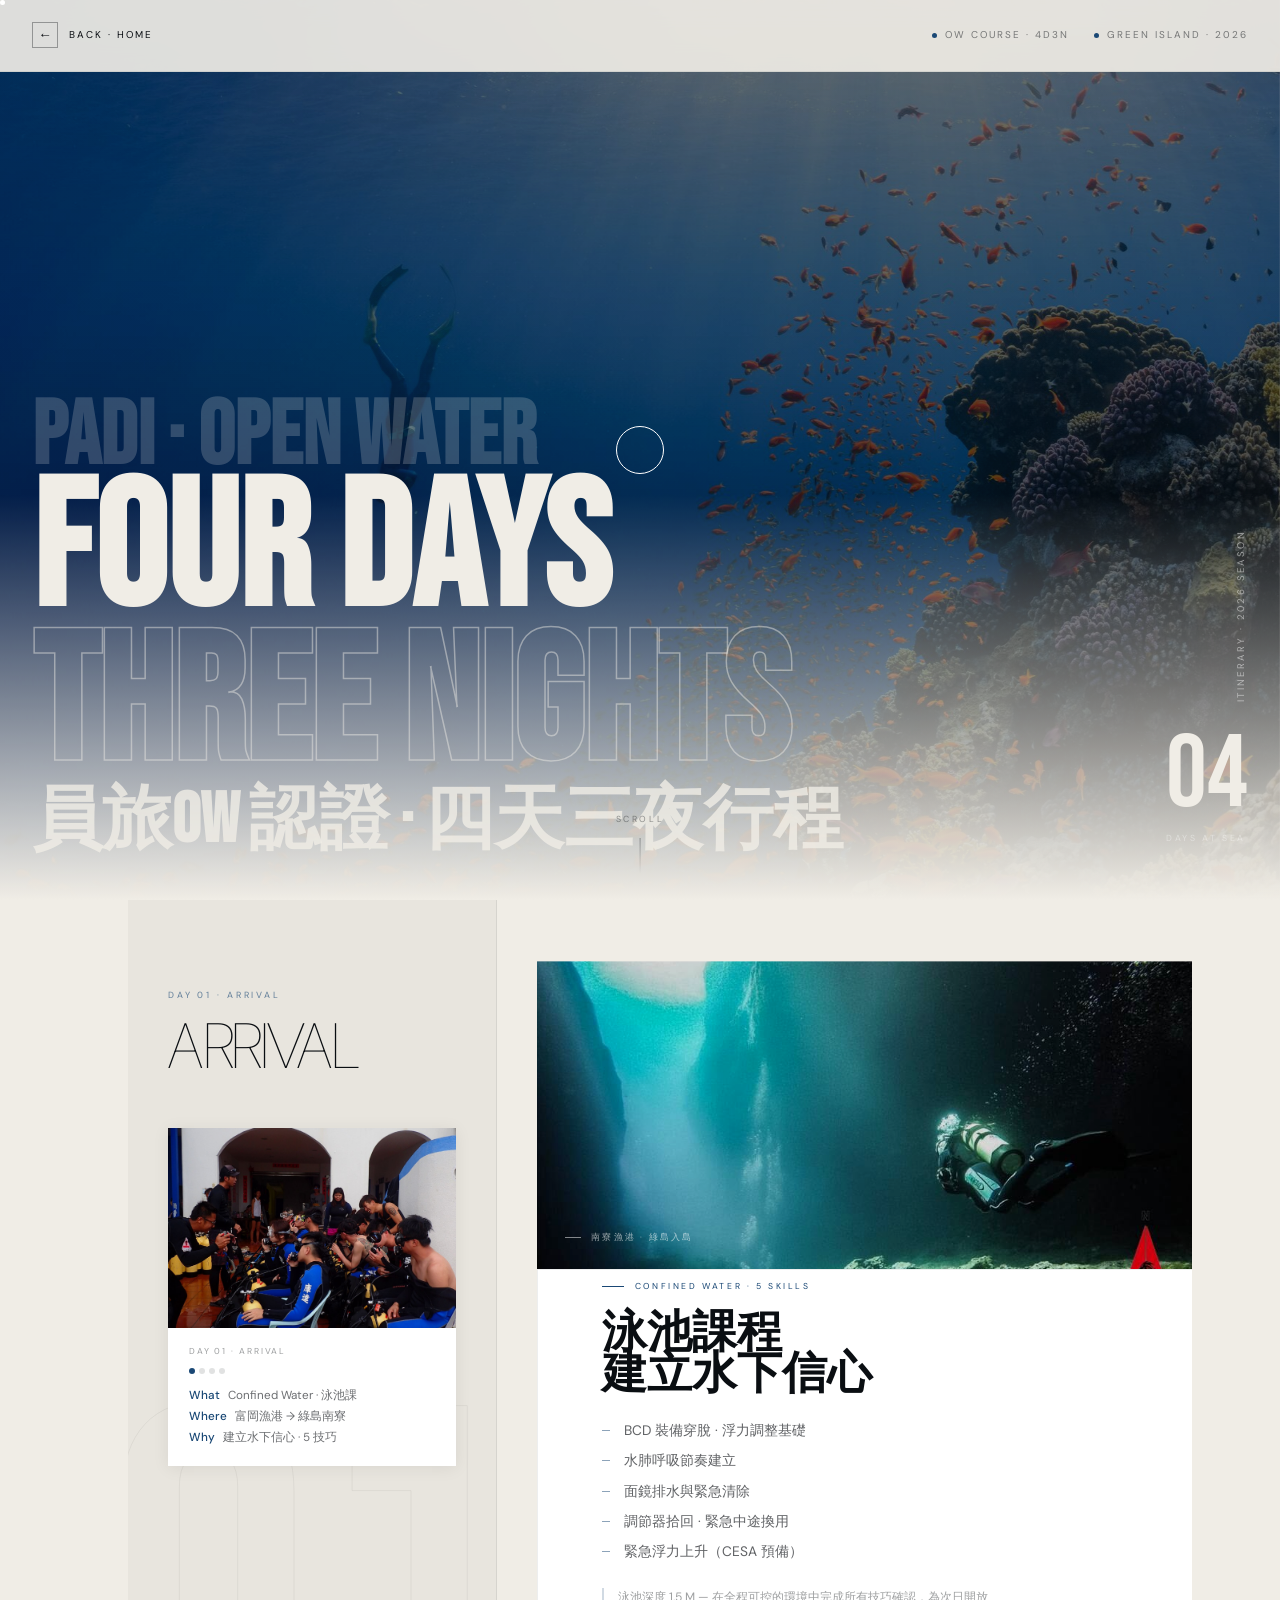
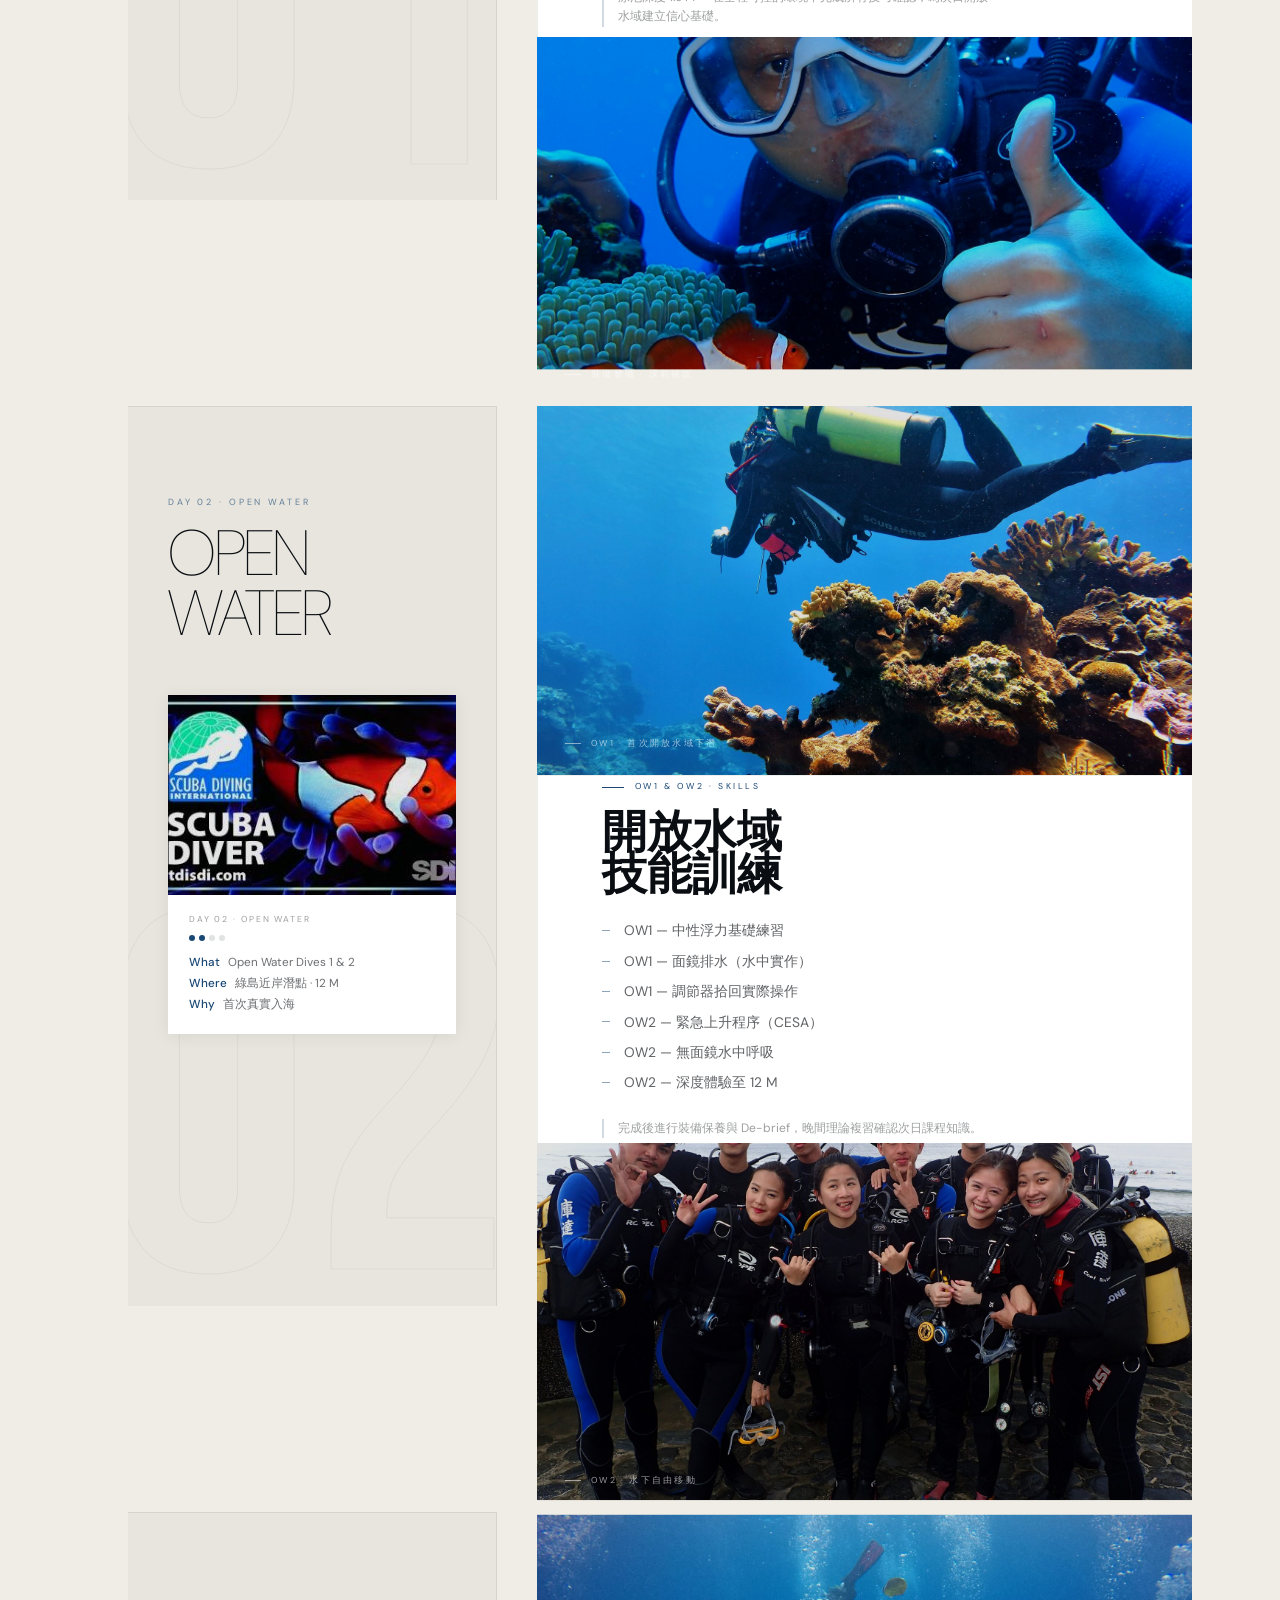
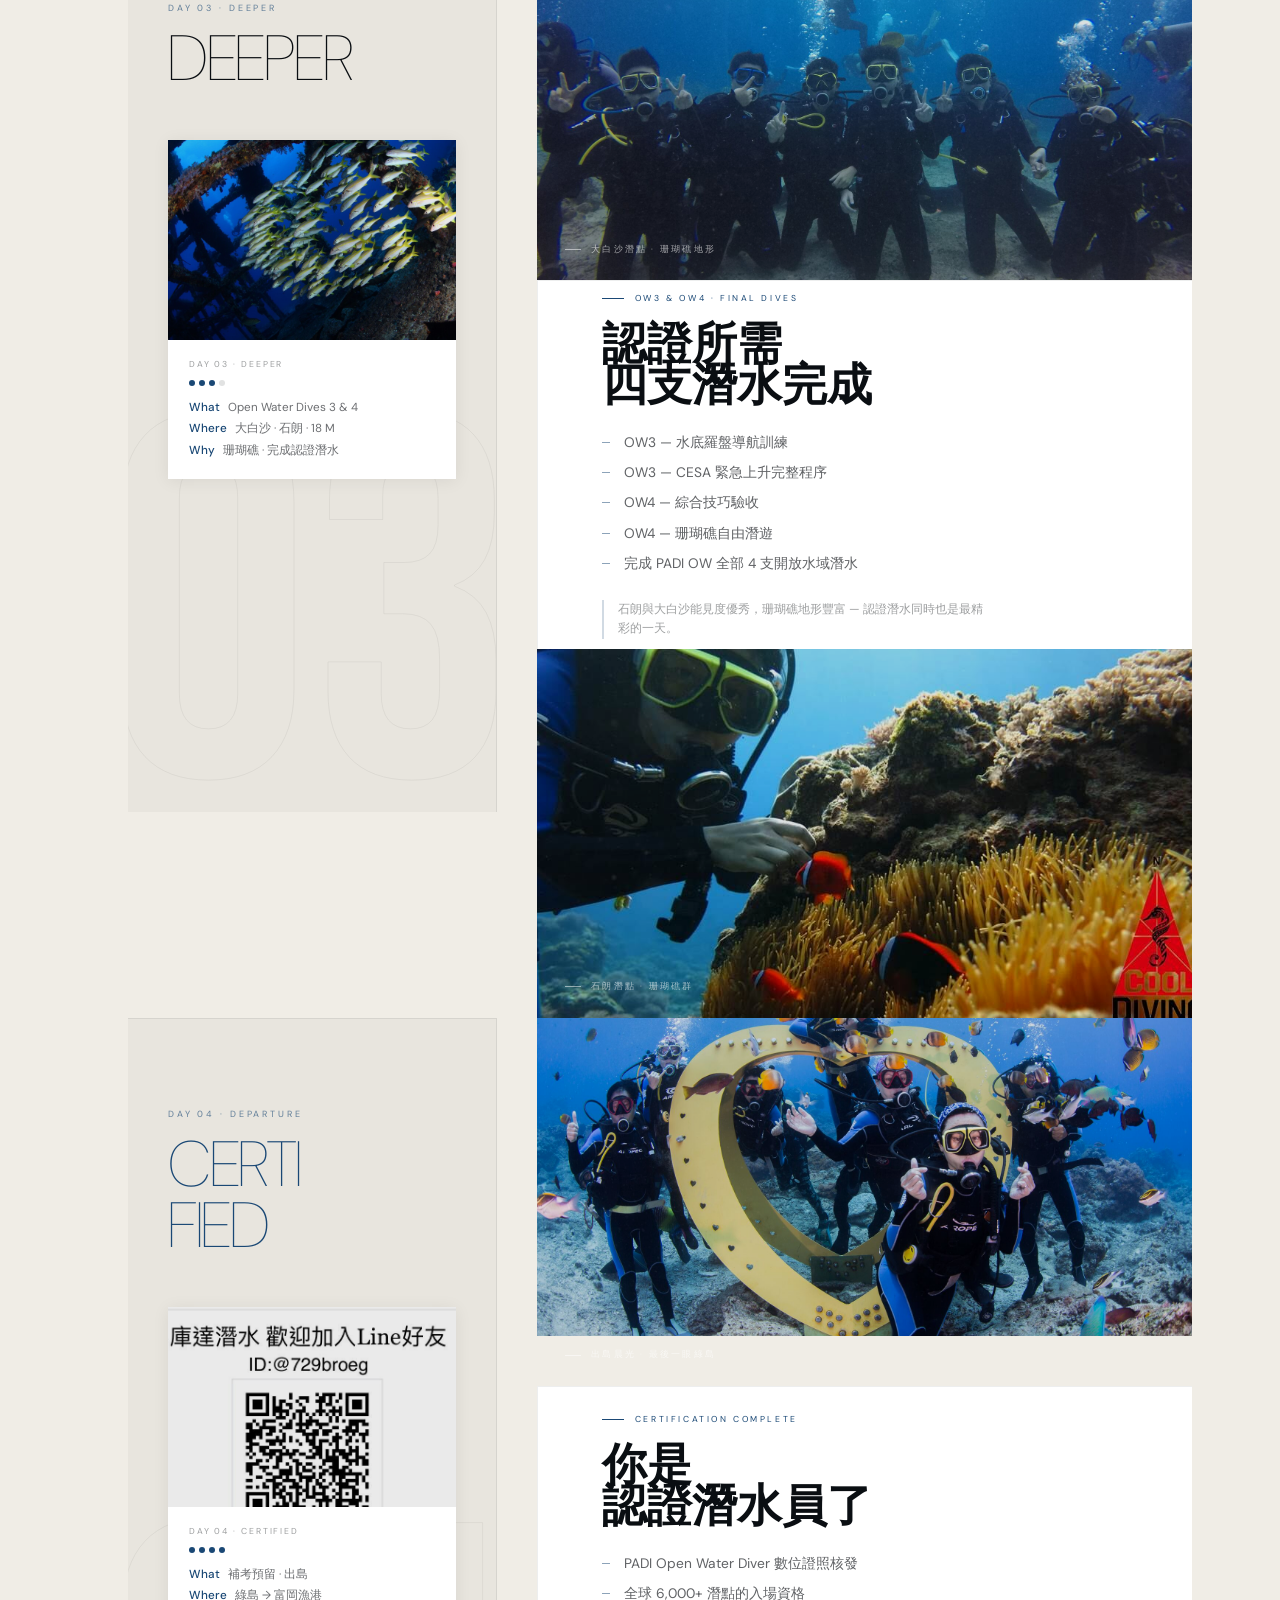
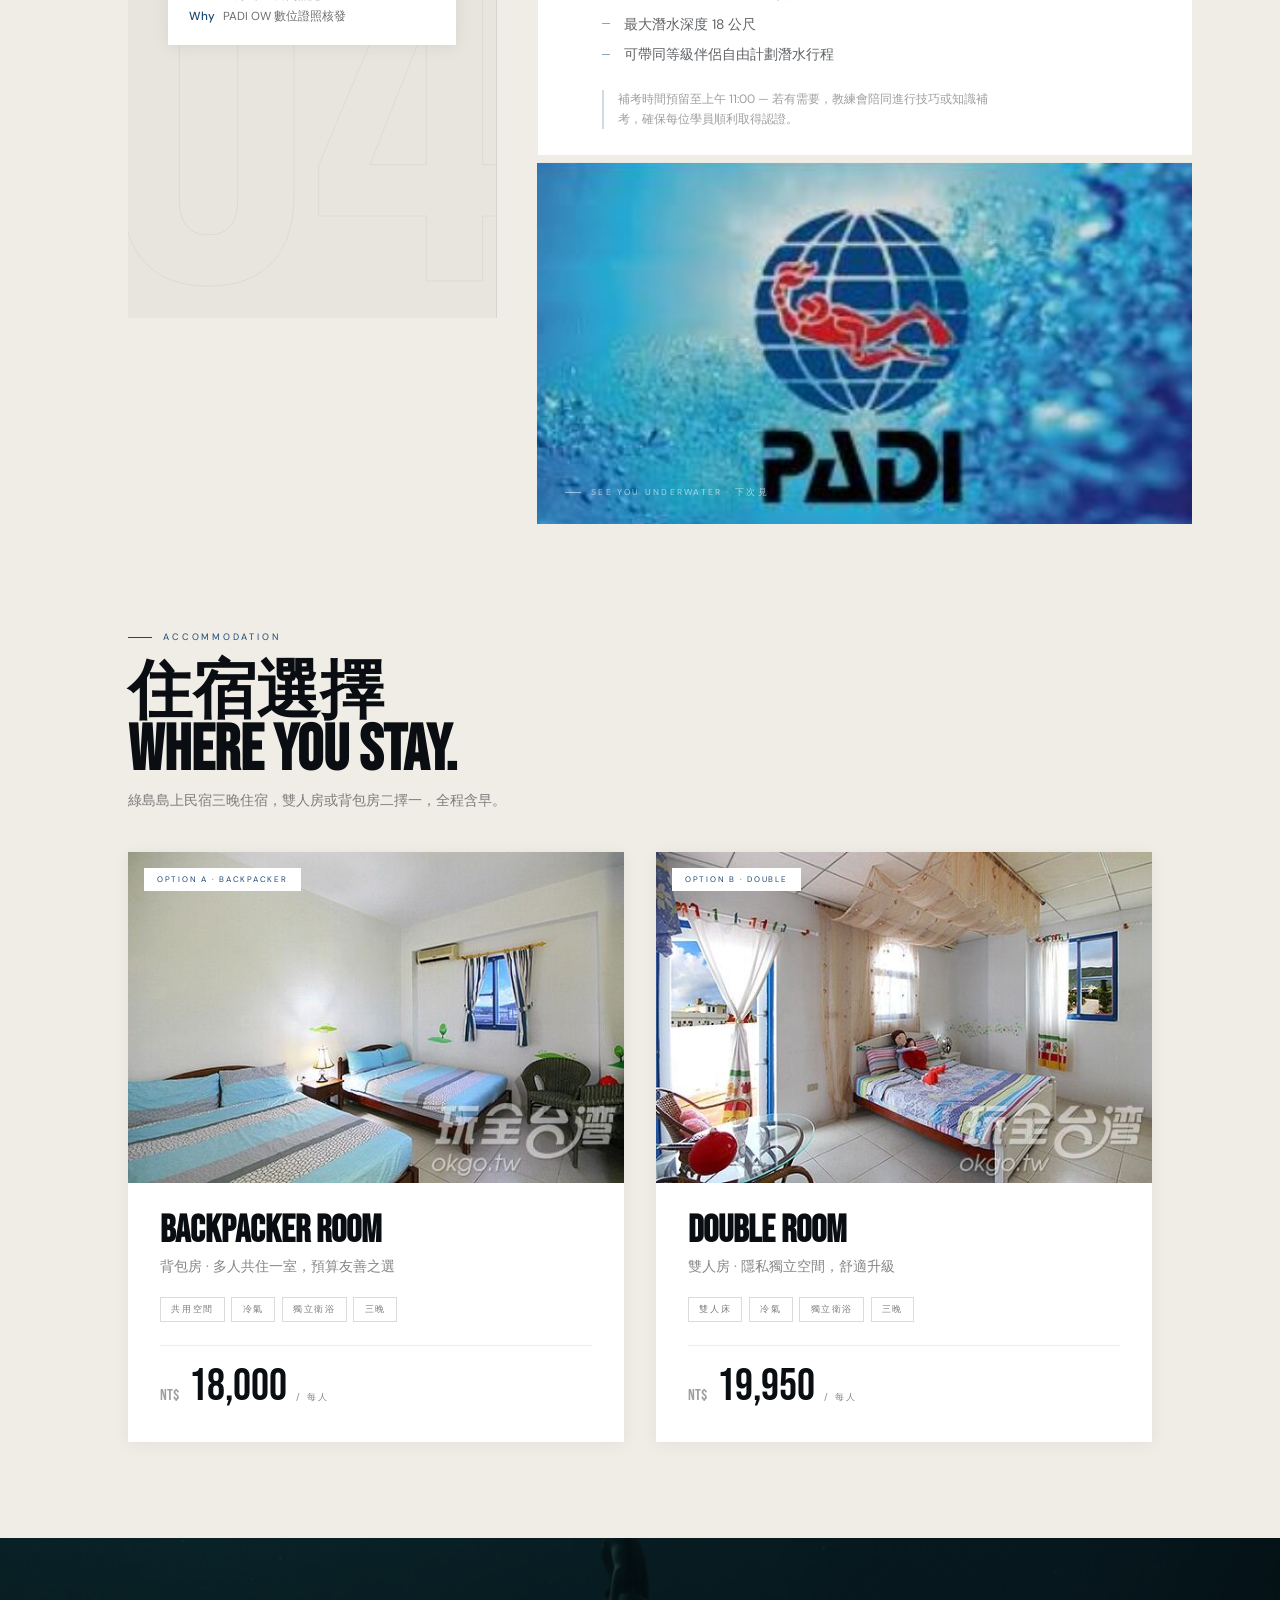
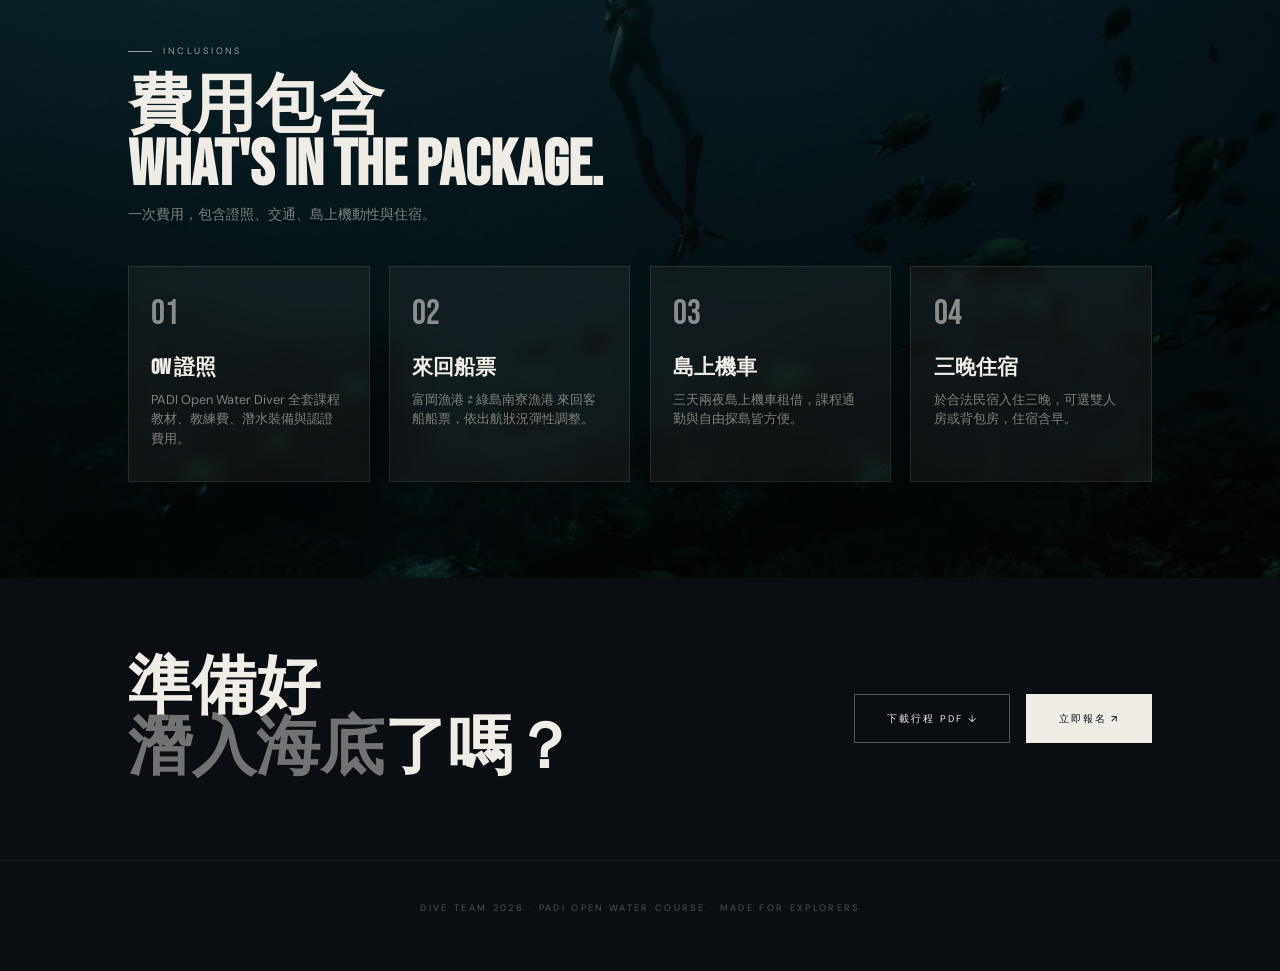
==== commit 5b52c079: "Merge itinerary-slider-fixes: light theme + accommodation redesign" ====
--- a/itinerary-slider.html
+++ b/itinerary-slider.html
@@ -268,7 +268,7 @@
 </div><!-- /story-wrap -->
 
 <section class="stay-section">
-  <div class="container">
+  <div class="section-inner">
     <span class="eyebrow">Accommodation</span>
     <h2 class="section-title">住宿選擇<br>Where you stay.</h2>
     <p class="section-sub">綠島島上民宿三晚住宿，雙人房或背包房二擇一，全程含早。</p>
@@ -297,7 +297,7 @@
 
 <section class="incl-section">
   <div class="incl-bg"></div>
-  <div class="container">
+  <div class="section-inner">
     <span class="eyebrow">Inclusions</span>
     <h2 class="section-title">費用包含<br>What's in the package.</h2>
     <p class="section-sub">一次費用，包含證照、交通、島上機動性與住宿。</p>
@@ -311,7 +311,7 @@
 </section>
 
 <section class="cta-strip">
-  <div class="container">
+  <div class="section-inner">
     <h2>準備好<br><em>潛入海底</em>了嗎？</h2>
     <div class="cta-actions">
       <a href="#" class="btn">下載行程 PDF ↓</a>
--- a/css/itinerary-slider.css
+++ b/css/itinerary-slider.css
@@ -1,13 +1,13 @@
-@import url('https://fonts.googleapis.com/css2?family=Bebas+Neue&family=DM+Sans:wght@300;400;500&display=swap');
+@import url('https://fonts.googleapis.com/css2?family=Bebas+Neue&family=DM+Sans:wght@100;300;400;500&display=swap');
 
 *,*::before,*::after { margin:0; padding:0; box-sizing:border-box; }
 html,body {
-  background:#0a0e12; color:#f0ede6;
+  background:#f0ede6; color:#0a0e12;
   font-family:'DM Sans',sans-serif; font-size:16px; line-height:1.6;
   -webkit-font-smoothing:antialiased;
 }
 body { cursor:none; overflow-x:hidden; }
-::selection { background:#a8e6f0; color:#0a0e12; }
+::selection { background:#1a4875; color:#f0ede6; }
 a { color:inherit; text-decoration:none; cursor:none; }
 img { display:block; max-width:100%; }
 
@@ -17,16 +17,18 @@
   display:flex; align-items:center; justify-content:space-between;
   padding:1.4rem 2rem;
   font-size:.62rem; letter-spacing:.2em; text-transform:uppercase;
-}
-.topbar .back { display:inline-flex; align-items:center; gap:.7rem; color:#fff; }
+  background:rgba(240,237,230,.92); backdrop-filter:blur(12px);
+  border-bottom:1px solid rgba(10,14,18,.07);
+}
+.topbar .back { display:inline-flex; align-items:center; gap:.7rem; color:#0a0e12; }
 .topbar .back .ic {
-  width:26px; height:26px; border:1px solid rgba(255,255,255,.5);
+  width:26px; height:26px; border:1px solid rgba(10,14,18,.35);
   display:grid; place-items:center;
   font-family:'Bebas Neue'; font-size:.85rem; letter-spacing:0;
 }
-.topbar .meta { display:flex; gap:1.6rem; color:rgba(255,255,255,.6); }
+.topbar .meta { display:flex; gap:1.6rem; color:rgba(10,14,18,.5); }
 .topbar .meta .dot {
-  width:5px; height:5px; background:#a8e6f0; border-radius:50%;
+  width:5px; height:5px; background:#1a4875; border-radius:50%;
   display:inline-block; vertical-align:middle; margin-right:.5rem;
 }
 
@@ -39,12 +41,12 @@
 .hero-bg {
   position:absolute; inset:0;
   background:url('../images/02.jpg') center/cover no-repeat;
-  filter:brightness(.45) saturate(1.1);
+  filter:brightness(.5) saturate(1.1);
   z-index:0; will-change:transform;
 }
 .hero-grad {
   position:absolute; inset:0;
-  background:linear-gradient(180deg,rgba(10,14,18,.2) 0%,rgba(10,14,18,.4) 60%,rgba(10,14,18,1) 100%);
+  background:linear-gradient(180deg,rgba(10,14,18,.15) 0%,rgba(10,14,18,.3) 55%,#f0ede6 100%);
   z-index:1;
 }
 .hero-inner {
@@ -54,20 +56,20 @@
 .hero-title { font-family:'Bebas Neue',sans-serif; line-height:.86; letter-spacing:-.005em; }
 .hero-title .row1 { font-size:clamp(2.4rem,7vw,6rem);   color:rgba(240,237,230,.2); }
 .hero-title .row2 { font-size:clamp(4.5rem,14vw,13rem); color:#f0ede6; }
-.hero-title .row3 { font-size:clamp(4.5rem,14vw,13rem); color:transparent; -webkit-text-stroke:1.5px rgba(168,230,240,.5); }
-.hero-title .row4 { font-size:clamp(2rem,5.5vw,4.5rem); color:rgba(168,230,240,.85); margin-top:.1em; }
+.hero-title .row3 { font-size:clamp(4.5rem,14vw,13rem); color:transparent; -webkit-text-stroke:1.5px rgba(240,237,230,.45); }
+.hero-title .row4 { font-size:clamp(2rem,5.5vw,4.5rem); color:rgba(240,237,230,.8); margin-top:.1em; }
 .hero-side  { display:flex; flex-direction:column; align-items:flex-end; gap:1.4rem; padding-bottom:.6rem; }
-.hero-tag   { font-size:.6rem; letter-spacing:.25em; text-transform:uppercase; color:rgba(255,255,255,.55); writing-mode:vertical-rl; transform:rotate(180deg); }
-.hero-num   { font-family:'Bebas Neue'; font-size:clamp(3rem,8vw,7rem); line-height:1; color:#a8e6f0; }
+.hero-tag   { font-size:.6rem; letter-spacing:.25em; text-transform:uppercase; color:rgba(255,255,255,.5); writing-mode:vertical-rl; transform:rotate(180deg); }
+.hero-num   { font-family:'Bebas Neue'; font-size:clamp(3rem,8vw,7rem); line-height:1; color:#f0ede6; }
 .hero-num small { display:block; font-family:'DM Sans'; font-size:.55rem; letter-spacing:.3em; color:rgba(255,255,255,.4); margin-top:.4rem; text-transform:uppercase; }
 .hero-scroll {
   position:absolute; bottom:1.6rem; left:50%; transform:translateX(-50%);
-  z-index:3; font-size:.55rem; letter-spacing:.3em; color:rgba(255,255,255,.5);
+  z-index:3; font-size:.55rem; letter-spacing:.3em; color:rgba(10,14,18,.4);
   text-transform:uppercase; display:flex; flex-direction:column; align-items:center; gap:.8rem;
 }
 .hero-scroll::after {
   content:''; width:1px; height:36px;
-  background:linear-gradient(180deg,rgba(168,230,240,.6),transparent);
+  background:linear-gradient(180deg,rgba(10,14,18,.35),transparent);
   animation:drip 2.2s ease-in-out infinite;
 }
 @keyframes drip {
@@ -78,10 +80,15 @@
 /* ═══════════════════════════════════════════════
    STORY — Split-screen scrollytelling
 ═══════════════════════════════════════════════ */
+.story-wrap {
+  margin:0 10%;
+}
+
 .story-section {
   display:grid;
-  grid-template-columns:46% 54%;
-  align-items:start; /* CRITICAL for sticky inside grid */
+  grid-template-columns:36% 64%;
+  gap:2.5rem;
+  align-items:start;
 }
 
 /* ── Left panel: full-height sticky ── */
@@ -89,27 +96,28 @@
   position:sticky;
   top:0;
   height:100vh; height:100dvh;
-  background:#0a0e12;
+  background:#e8e5de;
   overflow:hidden;
   display:flex;
   flex-direction:column;
-  padding:5.5rem 3rem 3rem;
-  border-right:1px solid rgba(255,255,255,.05);
+  padding:5.5rem 2.5rem 2.5rem;
+  border-right:1px solid rgba(10,14,18,.08);
 }
 
 /* Large editorial text — top of left panel */
-.sl-text { flex:1; min-height:0; }
+.sl-text { flex:0 0 auto; }
 .sl-eyebrow {
   font-size:.56rem; letter-spacing:.32em; text-transform:uppercase;
-  color:rgba(168,230,240,.58); margin-bottom:.9rem;
+  color:rgba(26,72,117,.65); margin-bottom:.9rem;
 }
 .sl-title {
-  font-family:'Bebas Neue';
-  font-size:clamp(4rem,7.5vw,7rem);
-  line-height:.88; letter-spacing:-.01em;
-  color:#f0ede6;
-}
-.sl-title--accent { color:#a8e6f0; }
+  font-family:'DM Sans';
+  font-size:clamp(2.6rem,5vw,4.5rem);
+  font-weight:100;
+  line-height:.95; letter-spacing:-.02em;
+  color:#0a0e12;
+}
+.sl-title--accent { color:#1a4875; }
 
 /* Decorative bg numeral */
 .sl-deco {
@@ -119,193 +127,200 @@
   font-size:clamp(36vw,40vw,520px);
   line-height:1;
   color:transparent;
-  -webkit-text-stroke:1px rgba(168,230,240,.07);
+  -webkit-text-stroke:1px rgba(10,14,18,.05);
   user-select:none; pointer-events:none;
   z-index:0;
 }
 
 /* ────────────────────────────────
-   Small info card (bottom of left)
+   Info card
 ──────────────────────────────── */
 .sl-card {
   position:relative;
   z-index:2;
-  width:260px;
-  background:rgba(13,19,24,.92);
-  border:1px solid rgba(255,255,255,.1);
-  backdrop-filter:blur(16px);
+  width:100%;
+  background:#ffffff;
+  border:none;
   overflow:hidden;
   flex-shrink:0;
-  transition:border-color .3s;
-}
-.sl-card:hover { border-color:rgba(168,230,240,.35); }
+  margin-top:50px;
+  display:flex;
+  flex-direction:column;
+  transition:box-shadow .3s;
+  box-shadow:0 2px 16px rgba(10,14,18,.07);
+}
+.sl-card:hover { box-shadow:0 8px 32px rgba(10,14,18,.14); }
 
 .sl-card-img {
-  width:100%; height:148px;
+  width:100%; height:200px;
   overflow:hidden; position:relative;
 }
 .sl-card-img img {
   width:100%; height:100%;
   object-fit:cover;
-  filter:brightness(.86) saturate(1.05);
+  filter:brightness(.92) saturate(1.05);
   transition:transform .8s cubic-bezier(.16,1,.3,1);
 }
 .sl-card:hover .sl-card-img img { transform:scale(1.05); }
 
-.sl-card-body { padding:1rem 1.15rem 1.2rem; }
+.sl-card-body { padding:1.1rem 1.3rem 1.3rem; background:#fff; }
 
 .sl-card-name {
   font-size:.54rem; letter-spacing:.22em; text-transform:uppercase;
-  color:rgba(255,255,255,.48); margin-bottom:.55rem;
-}
-
-.sl-card-dots {
-  display:flex; gap:4px; margin-bottom:.8rem;
-}
-.sl-card-dots .dot {
-  width:6px; height:6px; border-radius:50%;
-  background:rgba(168,230,240,.16);
-}
-.sl-card-dots .dot.active { background:#a8e6f0; }
+  color:rgba(10,14,18,.4); margin-bottom:.55rem;
+}
+
+.sl-card-dots { display:flex; gap:4px; margin-bottom:.8rem; }
+.sl-card-dots .dot { width:6px; height:6px; border-radius:50%; background:rgba(10,14,18,.12); }
+.sl-card-dots .dot.active { background:#1a4875; }
 
 .sl-card-meta { display:flex; flex-direction:column; gap:.3rem; }
-.slcm-row {
-  font-size:.73rem;
-  color:rgba(240,237,230,.6);
-  line-height:1.4;
-}
-.slcm-row b {
-  font-weight:500;
-  color:#a8e6f0;
-  margin-right:.3rem;
-  font-style:normal;
-}
+.slcm-row { font-size:.73rem; color:rgba(10,14,18,.6); line-height:1.4; }
+.slcm-row b { font-weight:500; color:#1a4875; margin-right:.3rem; font-style:normal; }
 
 /* Section divider */
 .story-section + .story-section .story-left {
-  border-top:1px solid rgba(255,255,255,.05);
+  border-top:1px solid rgba(10,14,18,.08);
 }
 
 /* ── Right panels: normal scroll ── */
-.story-panel {
-  height:100vh; height:100dvh;
-  position:relative; overflow:hidden;
-}
+.story-panel { position:relative; overflow:hidden; }
+.photo-panel { aspect-ratio:16/9; }
 .photo-panel img {
   position:absolute; inset:0;
   width:100%; height:100%;
   object-fit:cover;
-  filter:brightness(.82) saturate(1.05);
+  filter:brightness(.88) saturate(1.05);
   transition:filter .6s;
 }
-.photo-panel:hover img { filter:brightness(.95) saturate(1.1); }
+.photo-panel:hover img { filter:brightness(1) saturate(1.1); }
 .photo-caption {
-  position:absolute; bottom:1.8rem; left:2rem;
+  position:absolute; bottom:1.5rem; left:1.8rem;
   font-size:.54rem; letter-spacing:.26em; text-transform:uppercase;
-  color:rgba(255,255,255,.5);
+  color:rgba(255,255,255,.6);
 }
 .photo-caption::before {
   content:''; display:inline-block; vertical-align:middle;
-  width:18px; height:1px; background:rgba(168,230,240,.45); margin-right:.6rem;
+  width:16px; height:1px; background:rgba(255,255,255,.5); margin-right:.6rem;
 }
 .info-panel {
-  background:#0d1318;
+  background:#ffffff;
   display:flex; align-items:center;
-  border-top:1px solid rgba(255,255,255,.05);
-}
-.info-inner { padding:5rem 4rem 5rem 4.5rem; max-width:520px; }
+  aspect-ratio:16/9;
+  border-top:1px solid rgba(10,14,18,.07);
+  border-left:1px solid rgba(10,14,18,.07);
+}
+.info-inner { padding:3.5rem 4rem; max-width:520px; }
 .info-eyebrow {
   font-size:.54rem; letter-spacing:.3em; text-transform:uppercase;
-  color:#a8e6f0; margin-bottom:1.2rem;
+  color:#1a4875; margin-bottom:1.2rem;
   display:flex; align-items:center; gap:.7rem;
 }
-.info-eyebrow::before { content:''; width:22px; height:1px; background:#a8e6f0; flex-shrink:0; }
+.info-eyebrow::before { content:''; width:22px; height:1px; background:#1a4875; flex-shrink:0; }
 .info-heading {
   font-family:'Bebas Neue';
-  font-size:clamp(2.4rem,4vw,3.6rem);
-  line-height:.9; color:#f0ede6; margin-bottom:1.8rem;
-}
-.info-list { list-style:none; display:flex; flex-direction:column; gap:.75rem; margin-bottom:1.8rem; }
+  font-size:clamp(2rem,3.5vw,3rem);
+  line-height:.92; color:#0a0e12; margin-bottom:1.6rem;
+}
+.info-list { list-style:none; display:flex; flex-direction:column; gap:.65rem; margin-bottom:1.6rem; }
 .info-list li {
-  font-size:.88rem; color:rgba(240,237,230,.72);
-  padding-left:1.5rem; position:relative; line-height:1.45;
+  font-size:.86rem; color:rgba(10,14,18,.65);
+  padding-left:1.4rem; position:relative; line-height:1.45;
 }
 .info-list li::before {
   content:''; position:absolute; left:0; top:.65em;
-  width:10px; height:1px; background:rgba(168,230,240,.5);
+  width:8px; height:1px; background:rgba(26,72,117,.5);
 }
 .info-note {
-  font-size:.78rem; color:rgba(240,237,230,.38);
-  line-height:1.6; border-left:2px solid rgba(168,230,240,.2); padding-left:1rem;
-}
-
-/* ═══════════════════════════════════════════
-   ACCOMMODATION
-═══════════════════════════════════════════ */
-section { position:relative; padding:7rem 2rem; }
-.container { max-width:1320px; margin:0 auto; }
+  font-size:.76rem; color:rgba(10,14,18,.4);
+  line-height:1.6; border-left:2px solid rgba(26,72,117,.2); padding-left:.9rem;
+}
+
+/* ═══════════════════════════════════════════
+   SHARED SECTION BASE
+═══════════════════════════════════════════ */
+section { position:relative; padding:6rem 0; }
+.section-inner { margin:0 10%; }
 .eyebrow {
   display:inline-flex; align-items:center; gap:.7rem;
-  font-size:.6rem; letter-spacing:.3em; text-transform:uppercase;
-  color:#a8e6f0; margin-bottom:1.4rem;
-}
-.eyebrow::before { content:''; width:28px; height:1px; background:#a8e6f0; }
-.section-title { font-family:'Bebas Neue'; font-size:clamp(2.6rem,6vw,5rem); line-height:.92; margin-bottom:.6rem; }
-.section-sub   { color:rgba(240,237,230,.55); max-width:560px; font-size:.95rem; }
-.stay-section { background:#000; }
-.stay-grid    { display:grid; grid-template-columns:1fr 1fr; gap:2rem; margin-top:3rem; }
-.stay-card    { position:relative; overflow:hidden; background:#0a0e12; border:1px solid rgba(240,237,230,.08); transition:border-color .35s,transform .5s cubic-bezier(.16,1,.3,1); }
-.stay-card:hover { border-color:rgba(168,230,240,.5); transform:translateY(-4px); }
-.stay-media   { position:relative; aspect-ratio:5/3; overflow:hidden; }
-.stay-media img { width:100%; height:100%; object-fit:cover; filter:brightness(.85); transition:transform .9s,filter .5s; }
-.stay-card:hover .stay-media img { transform:scale(1.06); filter:brightness(1); }
-.stay-media::after { content:''; position:absolute; inset:0; background:linear-gradient(180deg,transparent 50%,rgba(0,0,0,.85) 100%); }
-.stay-kind    { position:absolute; top:1.2rem; left:1.2rem; font-size:.55rem; letter-spacing:.32em; color:#a8e6f0; text-transform:uppercase; z-index:2; }
-.stay-body    { padding:2rem; }
-.stay-name    { font-family:'Bebas Neue'; font-size:clamp(2.2rem,3.6vw,3rem); line-height:1; margin-bottom:.4rem; }
-.stay-zh      { font-size:.95rem; color:rgba(240,237,230,.55); margin-bottom:1.4rem; }
-.stay-feat    { display:flex; flex-wrap:wrap; gap:.5rem; margin-bottom:1.6rem; }
-.stay-feat span { font-size:.58rem; letter-spacing:.22em; text-transform:uppercase; padding:.4rem .7rem; border:1px solid rgba(240,237,230,.15); color:rgba(240,237,230,.65); }
-.stay-price   { display:flex; align-items:baseline; gap:.7rem; padding-top:1.4rem; border-top:1px dashed rgba(240,237,230,.12); }
-.stay-price .num { font-family:'Bebas Neue'; font-size:clamp(2.5rem,4.2vw,3.6rem); line-height:1; color:#f0ede6; }
-.stay-price .cur { font-family:'Bebas Neue'; font-size:1.1rem; color:rgba(255,255,255,.45); }
-.stay-price .per { font-size:.6rem; letter-spacing:.25em; color:#f0ede6; text-transform:uppercase; }
+  font-size:.58rem; letter-spacing:.3em; text-transform:uppercase;
+  color:#1a4875; margin-bottom:1.2rem;
+}
+.eyebrow::before { content:''; width:24px; height:1px; background:#1a4875; }
+.section-title { font-family:'Bebas Neue'; font-size:clamp(2.4rem,5vw,4.2rem); line-height:.92; margin-bottom:.5rem; color:#0a0e12; }
+.section-sub   { color:rgba(10,14,18,.5); max-width:500px; font-size:.9rem; }
+
+/* ═══════════════════════════════════════════
+   ACCOMMODATION
+═══════════════════════════════════════════ */
+.stay-section { background:#f0ede6; }
+.stay-grid {
+  display:grid; grid-template-columns:1fr 1fr; gap:2rem; margin-top:2.5rem;
+}
+.stay-card {
+  background:#fff; overflow:hidden;
+  box-shadow:0 2px 16px rgba(10,14,18,.06);
+  transition:transform .4s cubic-bezier(.16,1,.3,1), box-shadow .4s;
+}
+.stay-card:hover { transform:translateY(-5px); box-shadow:0 16px 48px rgba(10,14,18,.12); }
+.stay-media { position:relative; aspect-ratio:3/2; overflow:hidden; }
+.stay-media img { width:100%; height:100%; object-fit:cover; filter:brightness(1); transition:transform .9s; }
+.stay-card:hover .stay-media img { transform:scale(1.04); }
+.stay-kind {
+  position:absolute; top:1rem; left:1rem; z-index:2;
+  background:#fff; color:#1a4875;
+  font-size:.5rem; letter-spacing:.22em; text-transform:uppercase;
+  padding:.3rem .8rem;
+}
+.stay-body { padding:1.8rem 2rem 2rem; }
+.stay-name { font-family:'Bebas Neue'; font-size:clamp(1.8rem,3vw,2.4rem); line-height:1; margin-bottom:.3rem; color:#0a0e12; }
+.stay-zh { font-size:.88rem; color:rgba(10,14,18,.5); margin-bottom:1.2rem; }
+.stay-feat { display:flex; flex-wrap:wrap; gap:.4rem; margin-bottom:1.4rem; }
+.stay-feat span { font-size:.54rem; letter-spacing:.18em; text-transform:uppercase; padding:.3rem .65rem; border:1px solid rgba(10,14,18,.15); color:rgba(10,14,18,.55); }
+.stay-price { display:flex; align-items:baseline; gap:.6rem; padding-top:1.2rem; border-top:1px solid rgba(10,14,18,.08); }
+.stay-price .num { font-family:'Bebas Neue'; font-size:clamp(2.2rem,3.5vw,3rem); line-height:1; color:#0a0e12; }
+.stay-price .cur { font-family:'Bebas Neue'; font-size:1rem; color:rgba(10,14,18,.4); }
+.stay-price .per { font-size:.58rem; letter-spacing:.2em; color:rgba(10,14,18,.5); text-transform:uppercase; }
 
 /* ═══════════════════════════════════════════
    INCLUSIONS
 ═══════════════════════════════════════════ */
 .incl-section  { position:relative; }
-.incl-bg       { position:absolute; inset:0; background:url('../images/01.jpg') center/cover no-repeat; filter:brightness(.25) saturate(.7); z-index:0; }
-.incl-section .container { position:relative; z-index:2; }
-.incl-grid     { display:grid; grid-template-columns:repeat(4,1fr); gap:1.4rem; margin-top:3rem; }
-.incl-item     { padding:2rem 1.6rem 2.4rem; border:1px solid rgba(240,237,230,.1); background:rgba(10,14,18,.55); backdrop-filter:blur(8px); transition:border-color .35s,background .35s; }
-.incl-item:hover { border-color:rgba(168,230,240,.6); background:rgba(10,14,18,.78); }
-.incl-item .ic { font-family:'Bebas Neue'; font-size:2.4rem; color:#a8e6f0; line-height:1; margin-bottom:1.4rem; }
-.incl-item h4  { font-family:'Bebas Neue'; font-size:1.4rem; margin-bottom:.4rem; }
-.incl-item p   { font-size:.82rem; color:rgba(240,237,230,.55); line-height:1.55; }
+.incl-bg       { position:absolute; inset:0; background:url('../images/01.jpg') center/cover no-repeat; filter:brightness(.22) saturate(.7); z-index:0; }
+.incl-section .section-inner { position:relative; z-index:2; }
+.incl-section .eyebrow  { color:rgba(240,237,230,.65); }
+.incl-section .eyebrow::before { background:rgba(240,237,230,.65); }
+.incl-section .section-title { color:#f0ede6; }
+.incl-section .section-sub  { color:rgba(240,237,230,.5); }
+.incl-grid     { display:grid; grid-template-columns:repeat(4,1fr); gap:1.2rem; margin-top:2.5rem; }
+.incl-item     { padding:1.8rem 1.4rem 2rem; border:1px solid rgba(240,237,230,.1); background:rgba(240,237,230,.05); backdrop-filter:blur(8px); transition:border-color .3s, background .3s; }
+.incl-item:hover { border-color:rgba(240,237,230,.3); background:rgba(240,237,230,.1); }
+.incl-item .ic { font-family:'Bebas Neue'; font-size:2.2rem; color:rgba(240,237,230,.55); line-height:1; margin-bottom:1.2rem; }
+.incl-item h4  { font-family:'Bebas Neue'; font-size:1.3rem; margin-bottom:.35rem; color:#f0ede6; }
+.incl-item p   { font-size:.8rem; color:rgba(240,237,230,.5); line-height:1.55; }
 
 /* ═══════════════════════════════════════════
    CTA + FOOTER
 ═══════════════════════════════════════════ */
-.cta-strip { padding:5rem 2rem; background:#000; border-top:1px solid rgba(240,237,230,.08); }
-.cta-strip .container { display:flex; align-items:center; justify-content:space-between; gap:2rem; flex-wrap:wrap; }
-.cta-strip h2  { font-family:'Bebas Neue'; font-size:clamp(2.2rem,5vw,4rem); line-height:.95; }
-.cta-strip h2 em { font-style:normal; color:#a8e6f0; }
+.cta-strip { padding:5rem 0; background:#0a0e12; }
+.cta-strip .section-inner { display:flex; align-items:center; justify-content:space-between; gap:2rem; flex-wrap:wrap; }
+.cta-strip h2  { font-family:'Bebas Neue'; font-size:clamp(2.2rem,5vw,4rem); line-height:.95; color:#f0ede6; }
+.cta-strip h2 em { font-style:normal; color:rgba(240,237,230,.45); }
 .cta-actions   { display:flex; gap:1rem; flex-wrap:wrap; }
-.btn { display:inline-flex; align-items:center; gap:.8rem; padding:1.1rem 2rem; font-size:.62rem; letter-spacing:.22em; text-transform:uppercase; border:1px solid rgba(168,230,240,.4); color:#f0ede6; transition:background .25s,border-color .25s,gap .25s; cursor:none; }
-.btn:hover { background:rgba(168,230,240,.1); border-color:#a8e6f0; gap:1.2rem; }
-.btn.primary { background:#a8e6f0; color:#0a0e12; border-color:#a8e6f0; font-weight:500; }
-.btn.primary:hover { background:#fff; }
-footer { padding:3rem 2rem 4rem; text-align:center; color:rgba(255,255,255,.35); font-size:.6rem; letter-spacing:.25em; text-transform:uppercase; }
+.btn { display:inline-flex; align-items:center; gap:.8rem; padding:1rem 2rem; font-size:.6rem; letter-spacing:.2em; text-transform:uppercase; border:1px solid rgba(240,237,230,.3); color:#f0ede6; transition:background .25s,border-color .25s,gap .25s; cursor:none; }
+.btn:hover { background:rgba(240,237,230,.08); border-color:rgba(240,237,230,.6); gap:1.2rem; }
+.btn.primary { background:#f0ede6; color:#0a0e12; border-color:#f0ede6; font-weight:500; }
+.btn.primary:hover { background:#fff; border-color:#fff; }
+footer { padding:2.5rem 2rem 3.5rem; text-align:center; background:#0a0e12; color:rgba(240,237,230,.3); font-size:.58rem; letter-spacing:.25em; text-transform:uppercase; border-top:1px solid rgba(240,237,230,.06); }
 
 /* ═══════════════════════════════════════════
    RESPONSIVE
 ═══════════════════════════════════════════ */
 @media (max-width:1024px) {
   .incl-grid { grid-template-columns:repeat(2,1fr); }
-  .story-left { padding:5rem 2.5rem 2.5rem; }
-  .sl-title { font-size:clamp(3.5rem,6vw,5.5rem); }
-  .info-inner { padding:4rem 3rem 4rem 3.5rem; }
+  .story-left { padding:5rem 2rem 2.5rem; }
+  .sl-title { font-size:clamp(2.2rem,4.5vw,3.8rem); }
+  .info-inner { padding:2.5rem 3rem; }
 }
 
 @media (max-width:860px) {
@@ -315,28 +330,31 @@
   .hero-side { flex-direction:row; align-items:center; justify-content:space-between; }
   .hero-tag  { writing-mode:horizontal-tb; transform:none; }
 
-  .story-section { grid-template-columns:1fr; }
+  .story-wrap { margin:0; }
+  .story-section { grid-template-columns:1fr; gap:0; }
   .story-left {
-    position:relative;
-    height:auto;
+    position:relative; height:auto;
     padding:5rem 1.4rem 2.5rem;
     border-right:none;
-    border-bottom:1px solid rgba(255,255,255,.06);
+    border-bottom:1px solid rgba(10,14,18,.08);
   }
   .sl-deco { font-size:clamp(44vw,50vw,240px); }
-  .sl-title { font-size:clamp(3.4rem,11vw,5rem); }
-  .sl-card { width:100%; max-width:300px; }
-  .story-panel { height:70vh; height:70dvh; }
-  .info-inner { padding:3.5rem 1.4rem; }
+  .sl-title { font-size:clamp(2rem,8vw,3.2rem); }
+  .sl-card { margin-top:2rem; }
+  .story-panel { aspect-ratio:16/9; }
+  .info-panel { border-left:none; }
+  .info-inner { padding:2.5rem 1.4rem; }
   .stay-grid { grid-template-columns:1fr; }
-  section { padding:5rem 1.4rem; }
+  .section-inner { margin:0 5%; }
+  section { padding:4rem 0; }
 }
 
 @media (max-width:480px) {
   .topbar { padding:1rem 1.2rem; }
-  section { padding:4rem 1.2rem; }
+  section { padding:3.5rem 0; }
+  .section-inner { margin:0 4%; }
   .incl-grid { grid-template-columns:1fr; }
   .hero-title .row2,.hero-title .row3 { font-size:clamp(3.2rem,18vw,5rem); }
-  .story-panel { height:60vh; height:60dvh; }
-  .cta-strip .container { flex-direction:column; align-items:flex-start; }
-}
+  .story-panel { aspect-ratio:16/9; }
+  .cta-strip .section-inner { flex-direction:column; align-items:flex-start; }
+}
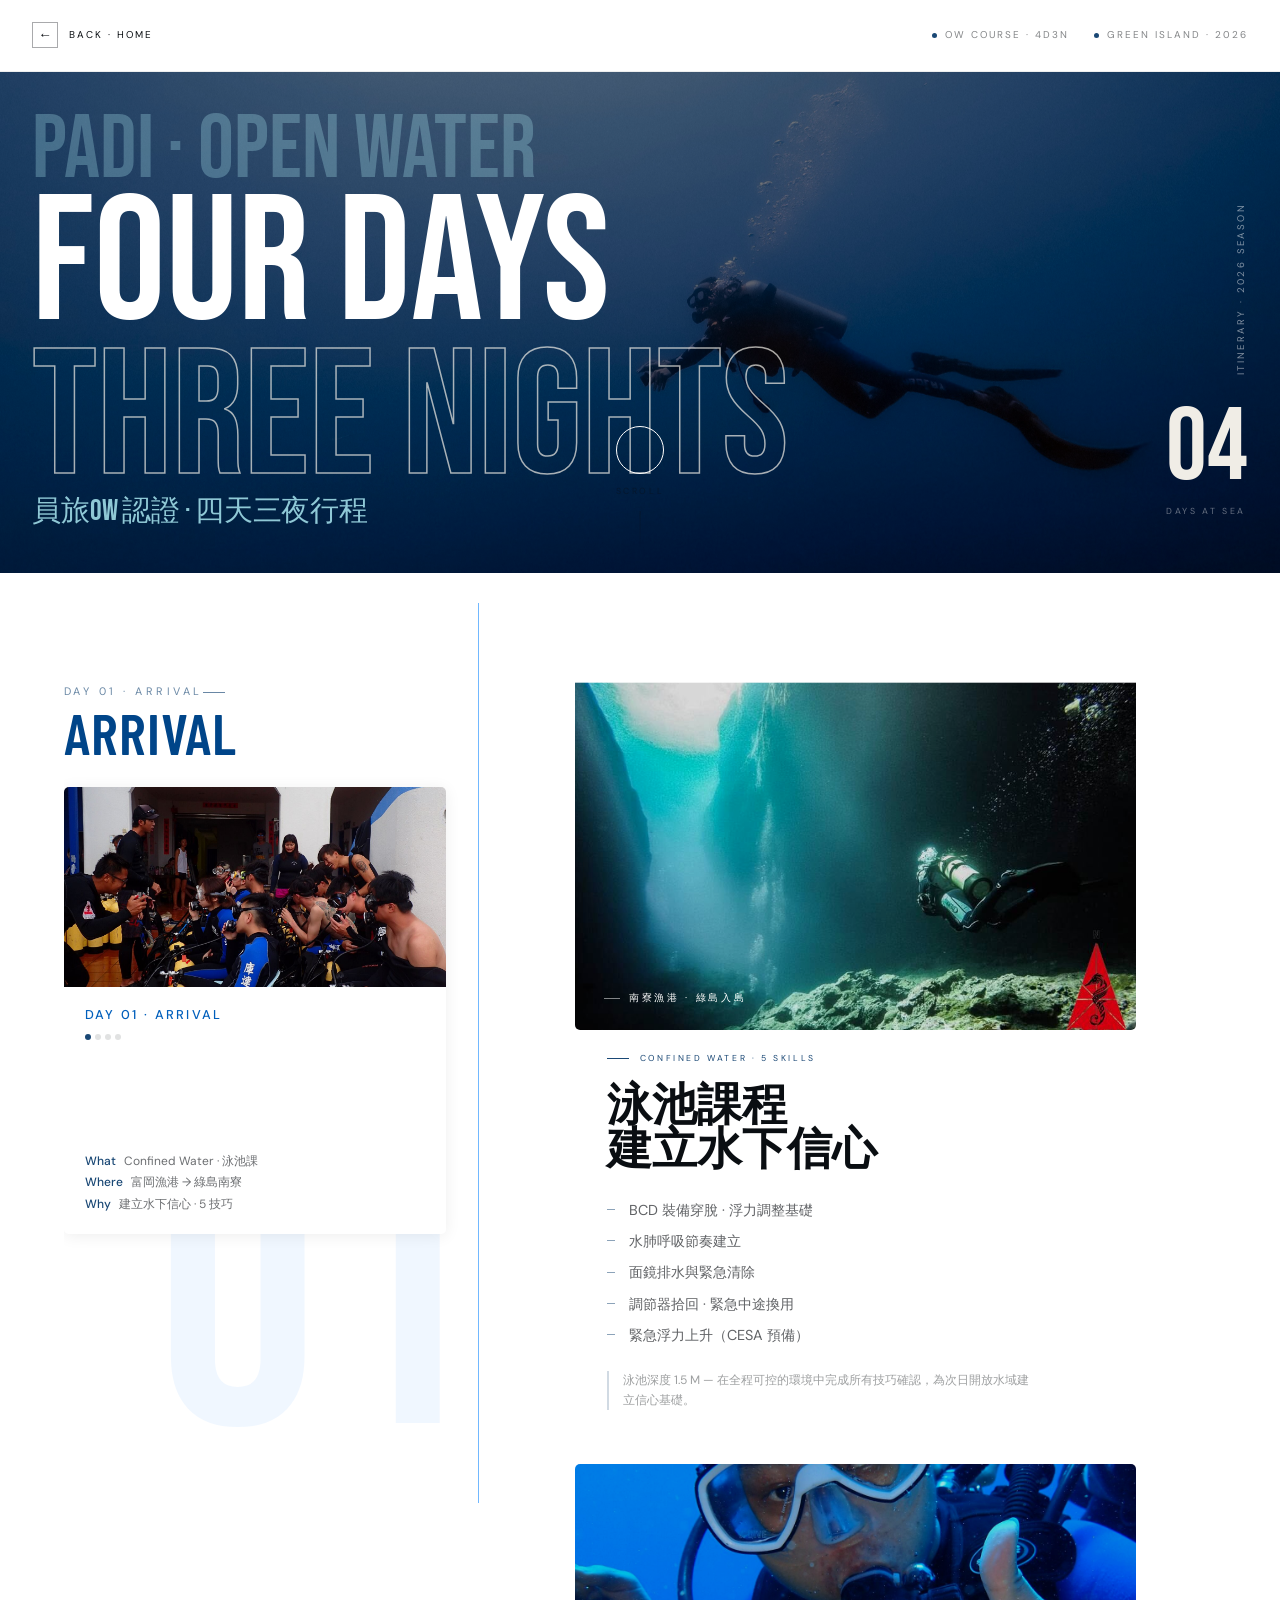
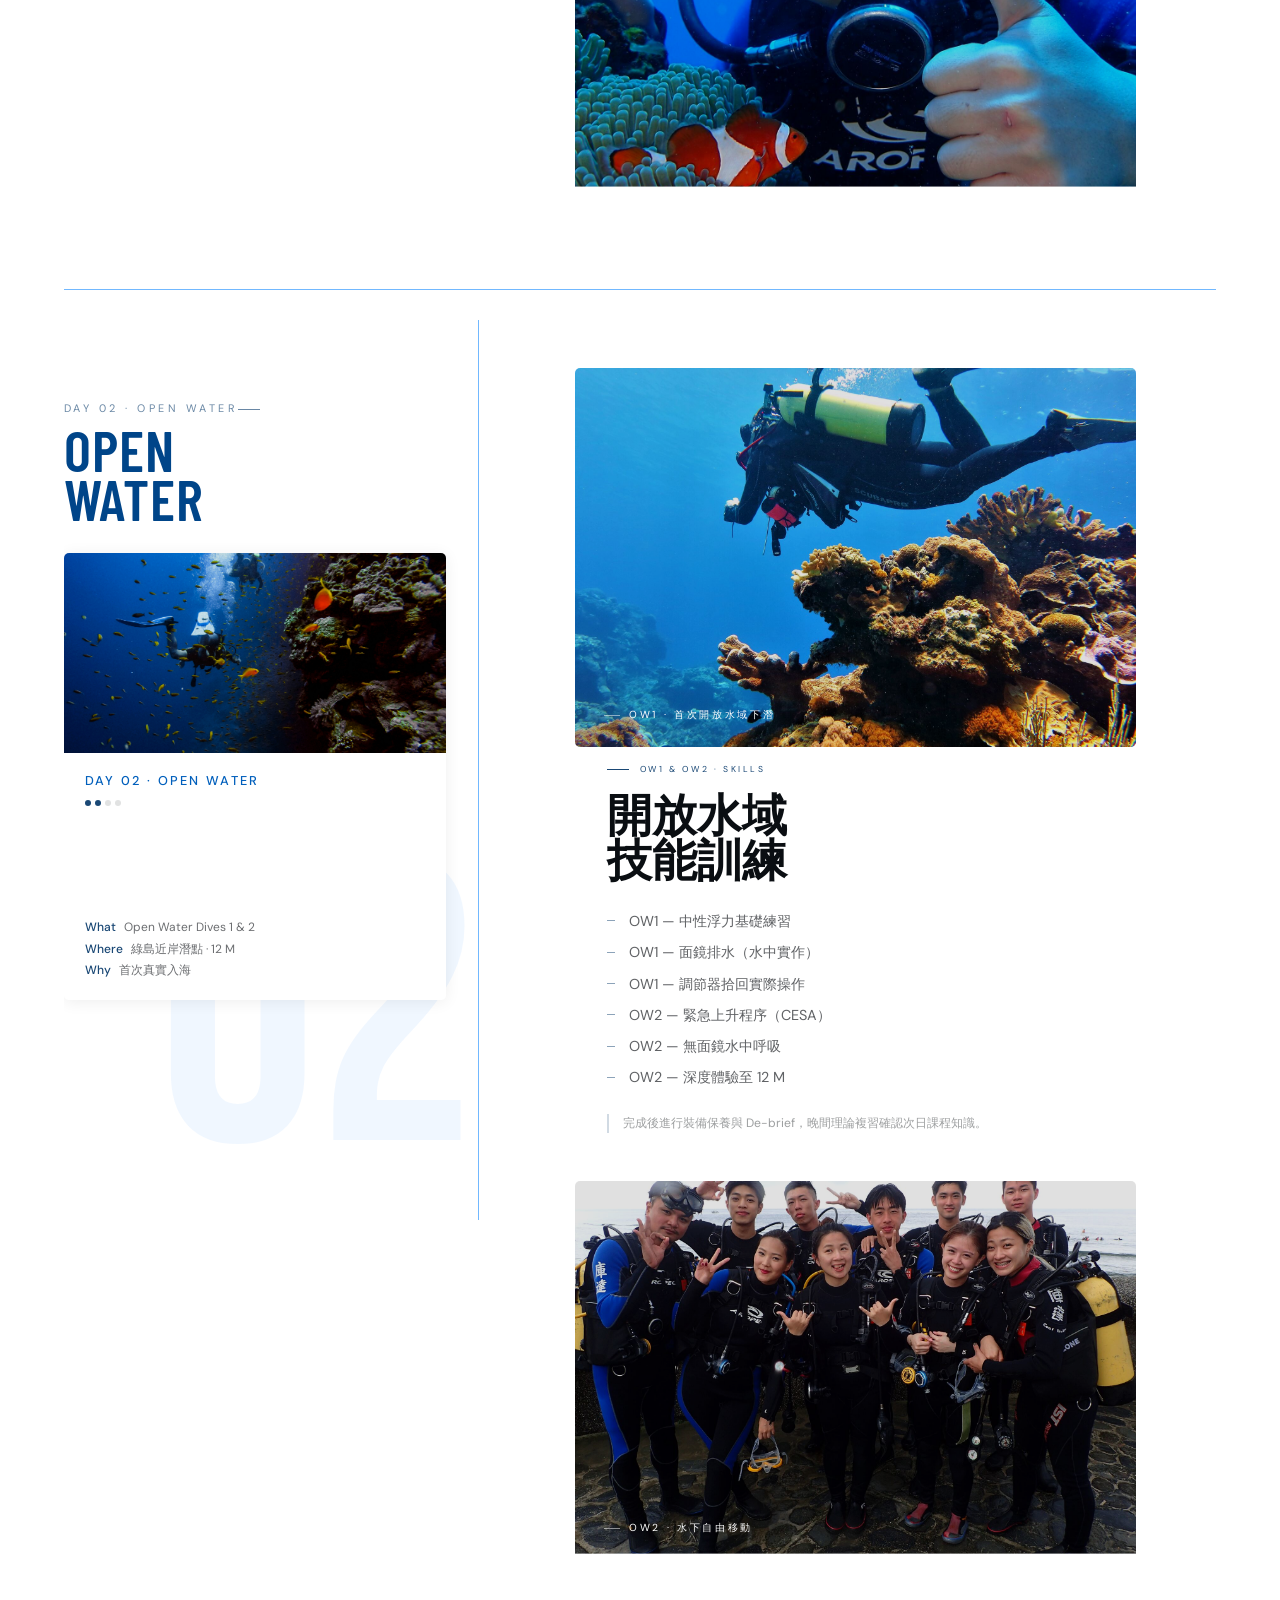
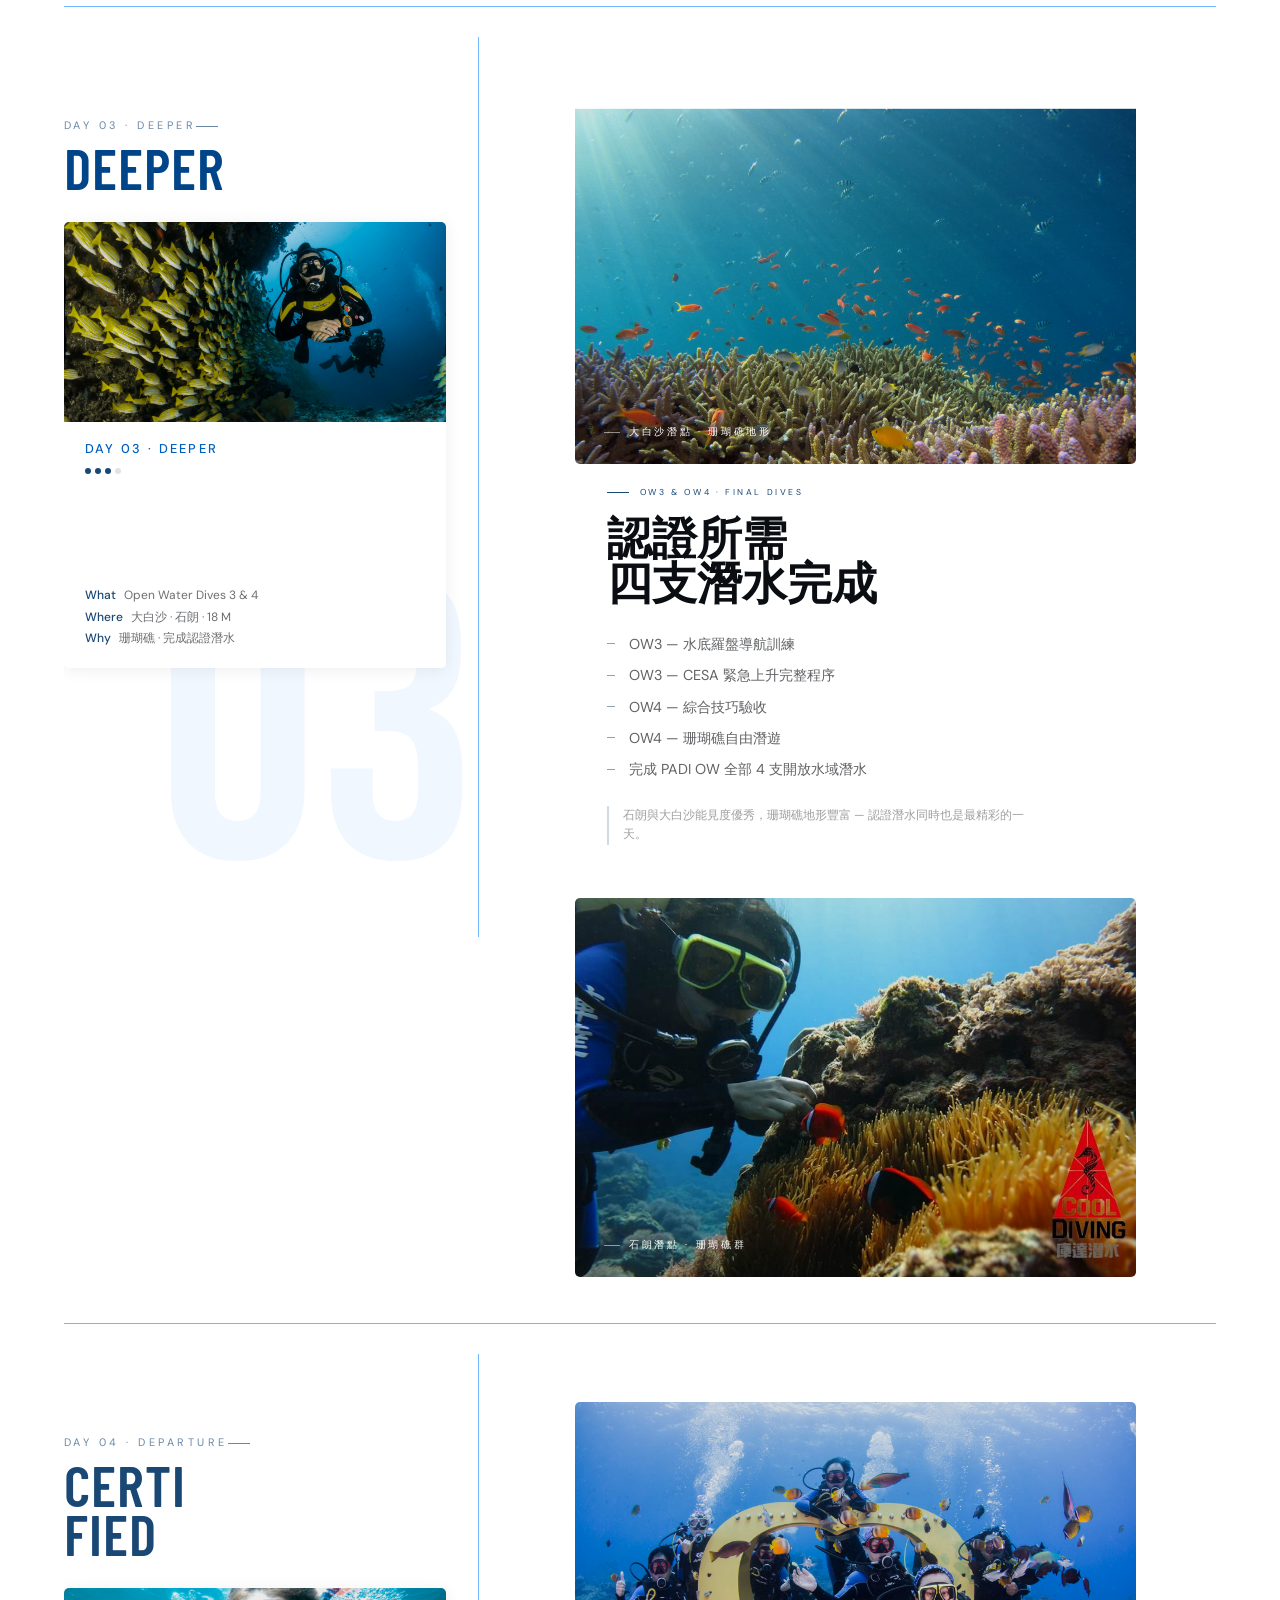
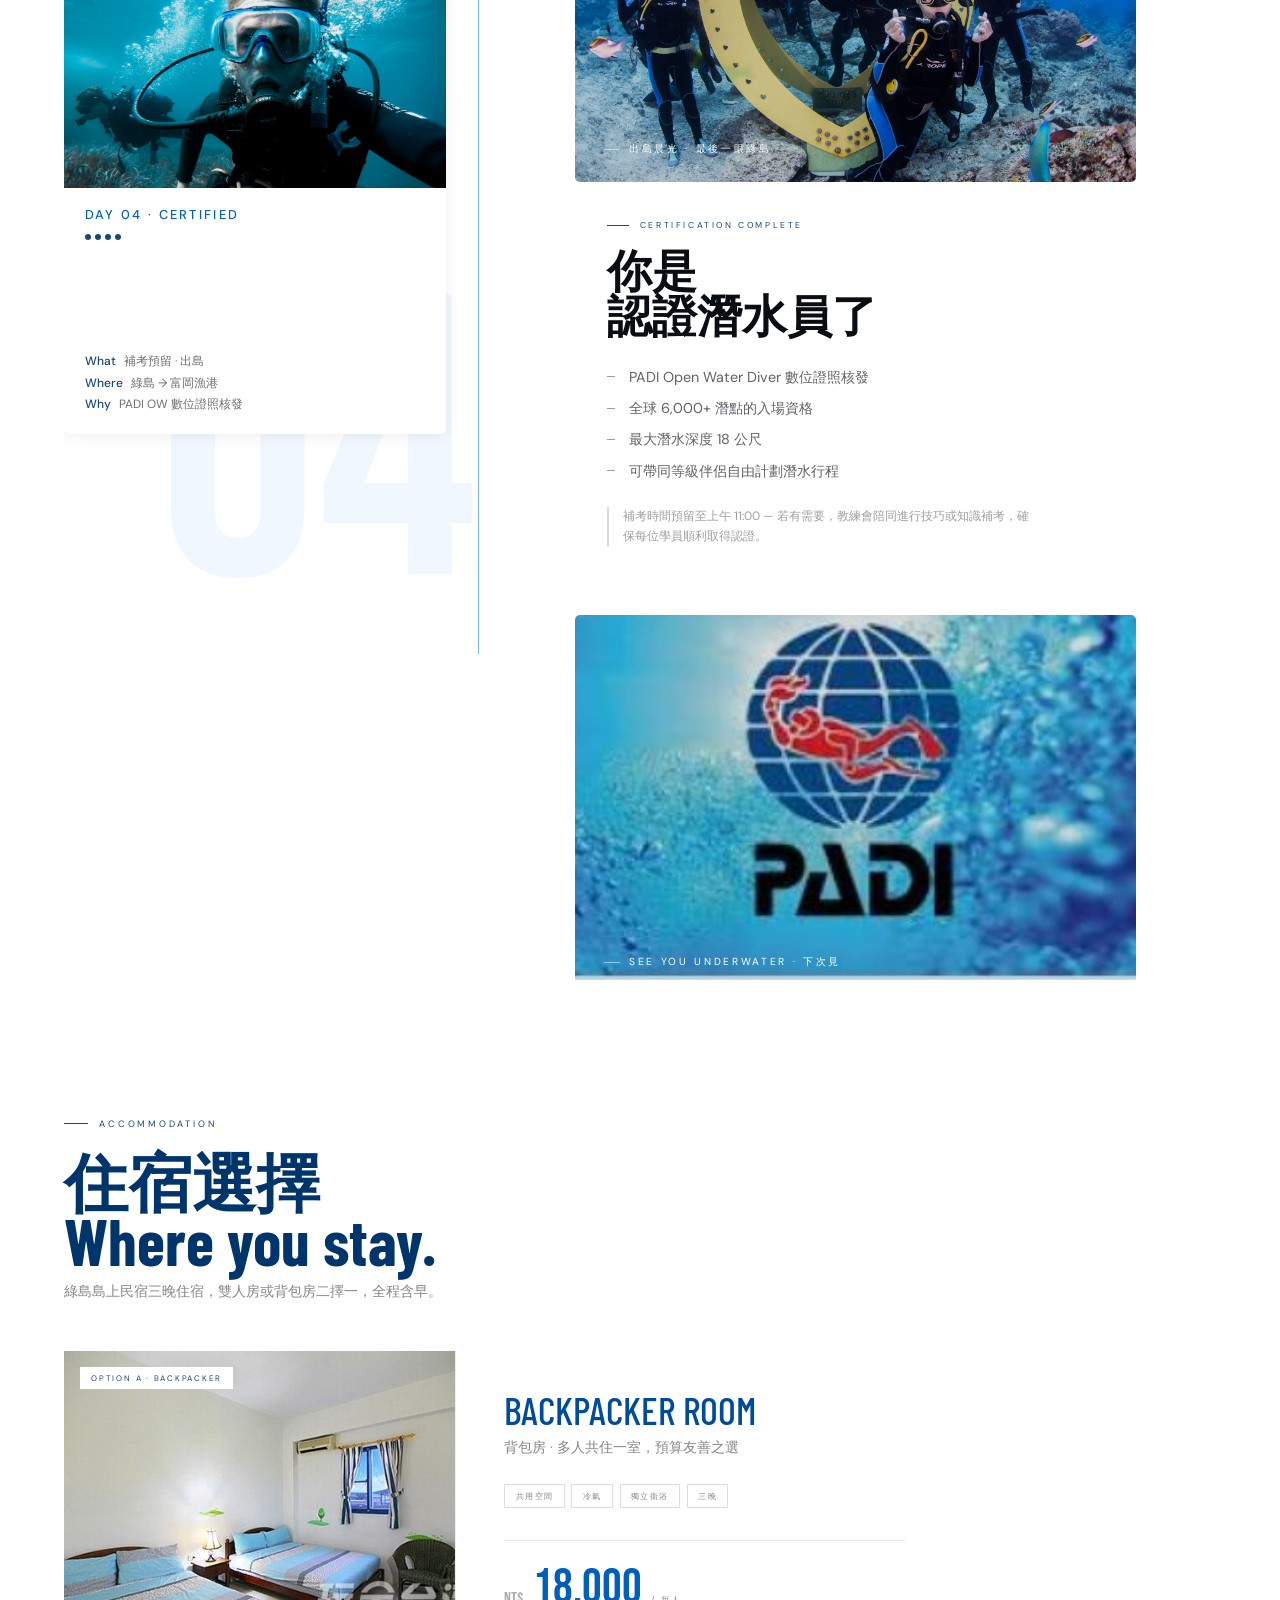
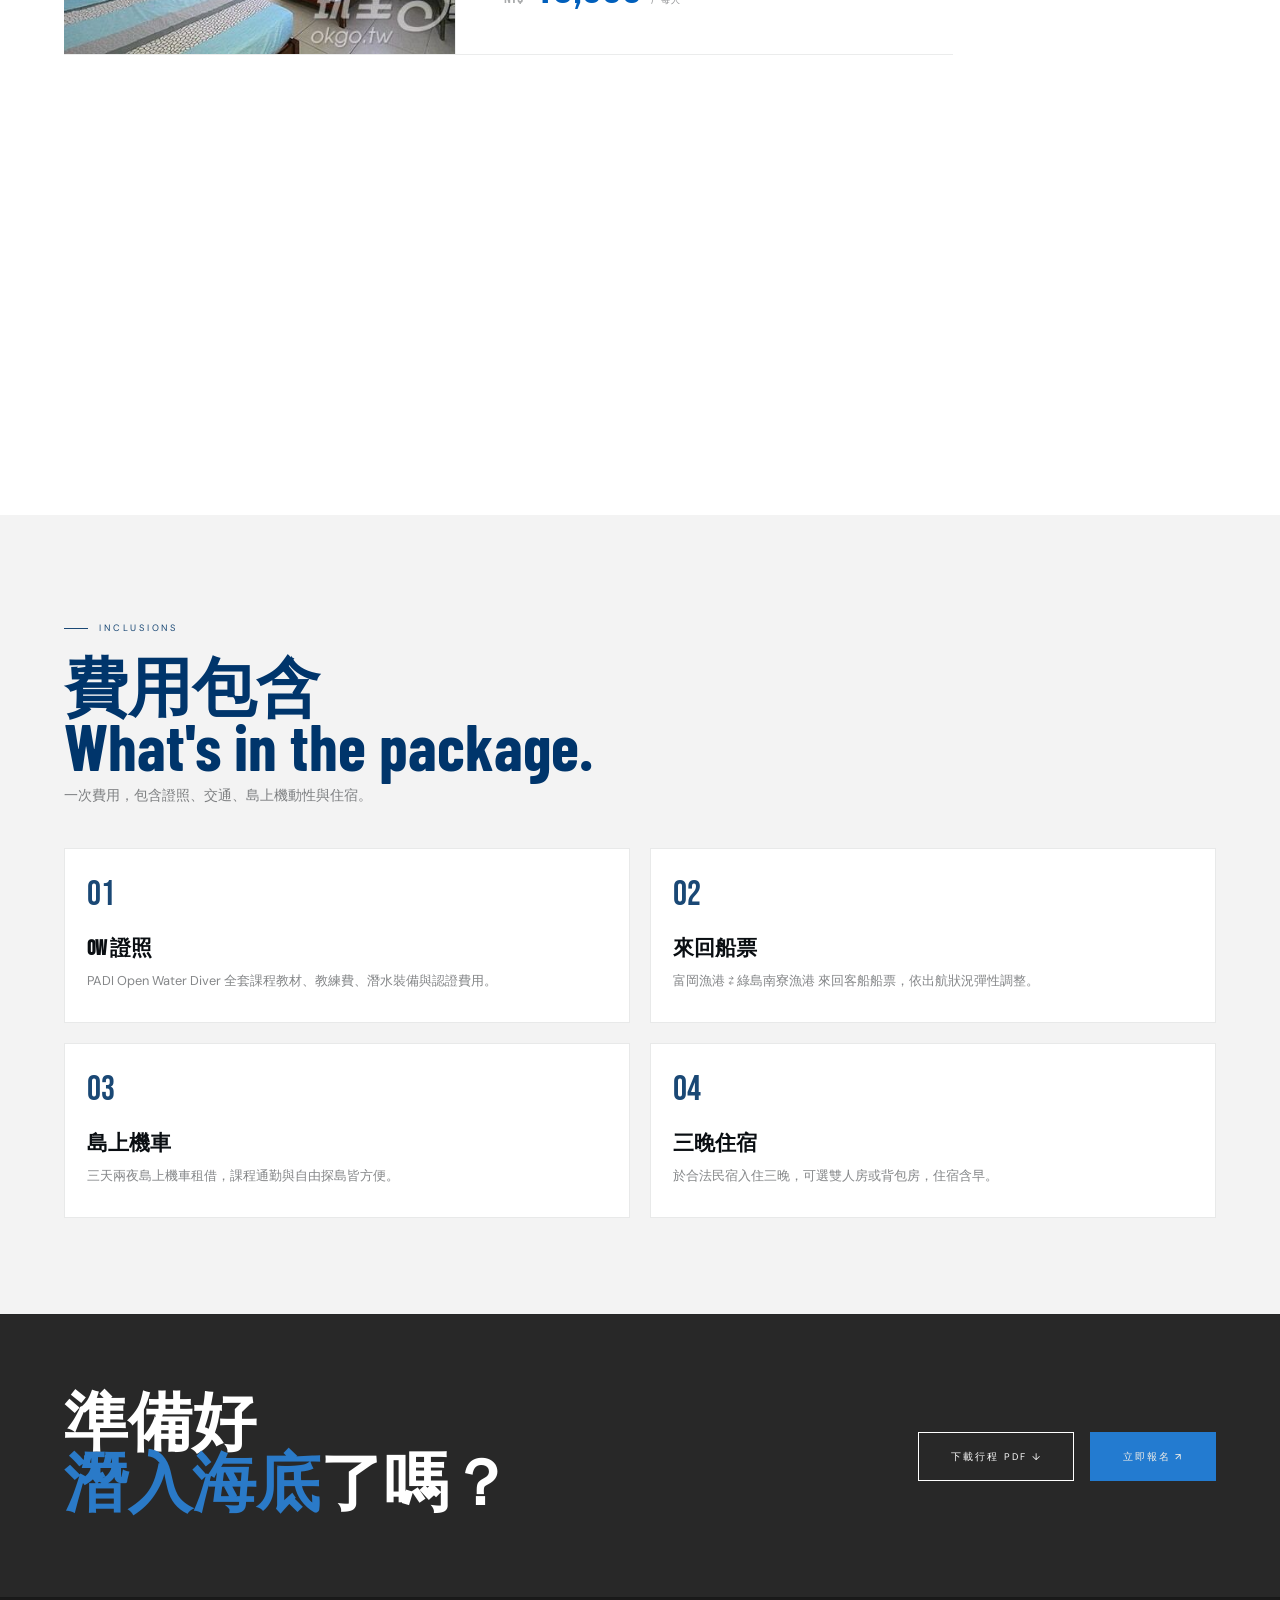
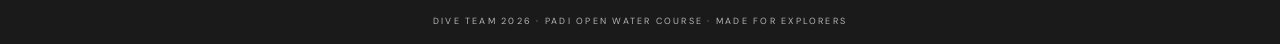
==== commit 3c379b8d: "Fix missing Barlow Condensed font load in itinerary-slider.html New CSS uses 'Barlow Condensed' for " ====
--- a/itinerary-slider.html
+++ b/itinerary-slider.html
@@ -4,6 +4,9 @@
 <meta charset="UTF-8">
 <meta name="viewport" content="width=device-width, initial-scale=1.0">
 <title>行程頁 · DIVE TEAM 2026 — OW 四天三夜</title>
+<link rel="preconnect" href="https://fonts.googleapis.com">
+<link rel="preconnect" href="https://fonts.gstatic.com" crossorigin>
+<link href="https://fonts.googleapis.com/css2?family=Barlow+Condensed:ital,wght@0,100;0,200;0,300;0,400;0,500;0,600;0,700;0,800;0,900;1,100;1,200;1,300;1,400;1,500;1,600;1,700;1,800;1,900&family=Inter:ital,opsz,wght@0,14..32,100..900;1,14..32,100..900&family=Noto+Sans+TC:wght@100..900&family=Oswald:wght@200..700&display=swap" rel="stylesheet">
 <link rel="stylesheet" href="./css/cursor.css">
 <link rel="stylesheet" href="./css/itinerary-slider.css">
 </head>
--- a/css/itinerary-slider.css
+++ b/css/itinerary-slider.css
@@ -2,7 +2,9 @@
 
 *,*::before,*::after { margin:0; padding:0; box-sizing:border-box; }
 html,body {
-  background:#f0ede6; color:#0a0e12;
+  /* background:#f0ede6;  */
+  background: #fff;
+  color:#0a0e12;
   font-family:'DM Sans',sans-serif; font-size:16px; line-height:1.6;
   -webkit-font-smoothing:antialiased;
 }
@@ -17,7 +19,8 @@
   display:flex; align-items:center; justify-content:space-between;
   padding:1.4rem 2rem;
   font-size:.62rem; letter-spacing:.2em; text-transform:uppercase;
-  background:rgba(240,237,230,.92); backdrop-filter:blur(12px);
+  /* background:rgba(240,237,230,.92); backdrop-filter:blur(12px); */
+  background:rgb(255, 255, 255);
   border-bottom:1px solid rgba(10,14,18,.07);
 }
 .topbar .back { display:inline-flex; align-items:center; gap:.7rem; color:#0a0e12; }
@@ -34,30 +37,32 @@
 
 /* ── Hero ── */
 .hero {
-  position:relative; height:100vh; height:100dvh;
+  position:relative; 
+  /* height:100vh; 
+  height:100dvh; */
   display:flex; align-items:flex-end;
   padding:7rem 2rem 3rem; overflow:hidden;
 }
 .hero-bg {
   position:absolute; inset:0;
-  background:url('../images/02.jpg') center/cover no-repeat;
+  background:url('../images/bg02.jpg') center/cover no-repeat;
   filter:brightness(.5) saturate(1.1);
   z-index:0; will-change:transform;
 }
 .hero-grad {
   position:absolute; inset:0;
-  background:linear-gradient(180deg,rgba(10,14,18,.15) 0%,rgba(10,14,18,.3) 55%,#f0ede6 100%);
+  /* background:linear-gradient(180deg,rgba(10,14,18,.15) 0%,rgba(10,14,18,.3) 55%,#f0ede6 100%); */
   z-index:1;
 }
 .hero-inner {
   position:relative; z-index:2; width:100%;
   display:grid; grid-template-columns:1fr auto; gap:2rem; align-items:end;
 }
-.hero-title { font-family:'Bebas Neue',sans-serif; line-height:.86; letter-spacing:-.005em; }
-.hero-title .row1 { font-size:clamp(2.4rem,7vw,6rem);   color:rgba(240,237,230,.2); }
-.hero-title .row2 { font-size:clamp(4.5rem,14vw,13rem); color:#f0ede6; }
-.hero-title .row3 { font-size:clamp(4.5rem,14vw,13rem); color:transparent; -webkit-text-stroke:1.5px rgba(240,237,230,.45); }
-.hero-title .row4 { font-size:clamp(2rem,5.5vw,4.5rem); color:rgba(240,237,230,.8); margin-top:.1em; }
+.hero-title { font-family:'Bebas Neue',sans-serif; line-height:.86; letter-spacing:-.005em;font-weight:400 !important; }
+.hero-title .row1 { font-size:clamp(2.4rem,7vw,6rem);   color:rgba(168,230,240,.30); }
+.hero-title .row2 { font-size:clamp(4.5rem,14vw,13rem); color:#ffffff; }
+.hero-title .row3 { font-size:clamp(4.5rem,14vw,12rem); color:transparent; -webkit-text-stroke:1.5px rgba(240,237,230,.7); }
+.hero-title .row4 { font-size: clamp(1rem,3vw,1.8rem); color: rgba(168, 230, 240, .85); margin-top:.1em; }
 .hero-side  { display:flex; flex-direction:column; align-items:flex-end; gap:1.4rem; padding-bottom:.6rem; }
 .hero-tag   { font-size:.6rem; letter-spacing:.25em; text-transform:uppercase; color:rgba(255,255,255,.5); writing-mode:vertical-rl; transform:rotate(180deg); }
 .hero-num   { font-family:'Bebas Neue'; font-size:clamp(3rem,8vw,7rem); line-height:1; color:#f0ede6; }
@@ -85,49 +90,69 @@
 }
 
 .story-section {
+  margin-top: 30px;
   display:grid;
   grid-template-columns:36% 64%;
   gap:2.5rem;
   align-items:start;
 }
-
+/* ── poadd ── */
+.text-viewer{
+  padding-left:2.5rem;
+}
 /* ── Left panel: full-height sticky ── */
 .story-left {
   position:sticky;
   top:0;
   height:100vh; height:100dvh;
-  background:#e8e5de;
+  /* background:#e8e5de; */
+  background:#ffffff; 
   overflow:hidden;
   display:flex;
   flex-direction:column;
-  padding:5.5rem 2.5rem 2.5rem;
-  border-right:1px solid rgba(10,14,18,.08);
-}
+  padding:2.5rem 5.5rem 0.5rem;
+  /* border-right:1px solid rgba(10,14,18,.08); */
+  border-right: 1px solid rgb(113 184 255);
+}
+
 
 /* Large editorial text — top of left panel */
 .sl-text { flex:0 0 auto; }
 .sl-eyebrow {
-  font-size:.56rem; letter-spacing:.32em; text-transform:uppercase;
-  color:rgba(26,72,117,.65); margin-bottom:.9rem;
-}
+  font-size:.68rem; letter-spacing:.32em; text-transform:uppercase;
+  color:rgba(26,72,117,.65); margin-bottom:.5rem;
+ 
+}
+.sl-eyebrow::after{
+  display: inline-block;
+  vertical-align: middle;
+  content: '';
+  width: 22px;
+  height: 1px;
+  background:rgba(26,72,117,.65);
+  flex-shrink: 0;}
+
 .sl-title {
-  font-family:'DM Sans';
+  font-family:'Barlow Condensed'!important;
   font-size:clamp(2.6rem,5vw,4.5rem);
-  font-weight:100;
-  line-height:.95; letter-spacing:-.02em;
-  color:#0a0e12;
+  font-weight:600;
+  font-style: normal !important;
+  /* font-variation-settings: 'wght' 600; */
+  line-height:.85; letter-spacing:1px;
+  color:#004589;
 }
 .sl-title--accent { color:#1a4875; }
 
 /* Decorative bg numeral */
 .sl-deco {
   position:absolute;
-  bottom:-.13em; right:-.04em;
+  bottom:0em; right:0em;
   font-family:'Bebas Neue';
-  font-size:clamp(36vw,40vw,520px);
+  font-size:clamp(28vw,40vw,400px);
   line-height:1;
-  color:transparent;
-  -webkit-text-stroke:1px rgba(10,14,18,.05);
+  /* color:transparent; */
+  color:#b6daff36;
+  /* -webkit-text-stroke:1px rgba(10,14,18,.05); */
   user-select:none; pointer-events:none;
   z-index:0;
 }
@@ -137,13 +162,15 @@
 ──────────────────────────────── */
 .sl-card {
   position:relative;
+  border-radius: 5px;
   z-index:2;
   width:100%;
   background:#ffffff;
   border:none;
   overflow:hidden;
   flex-shrink:0;
-  margin-top:50px;
+  margin-top:30px;
+  
   display:flex;
   flex-direction:column;
   transition:box-shadow .3s;
@@ -166,26 +193,34 @@
 .sl-card-body { padding:1.1rem 1.3rem 1.3rem; background:#fff; }
 
 .sl-card-name {
-  font-size:.54rem; letter-spacing:.22em; text-transform:uppercase;
-  color:rgba(10,14,18,.4); margin-bottom:.55rem;
+  font-size: .9rem;
+  font-weight: 500;
+   letter-spacing:.22em; text-transform:uppercase;
+   color: #005fbc; margin-bottom:.55rem;
 }
 
 .sl-card-dots { display:flex; gap:4px; margin-bottom:.8rem; }
 .sl-card-dots .dot { width:6px; height:6px; border-radius:50%; background:rgba(10,14,18,.12); }
 .sl-card-dots .dot.active { background:#1a4875; }
 
-.sl-card-meta { display:flex; flex-direction:column; gap:.3rem; }
-.slcm-row { font-size:.73rem; color:rgba(10,14,18,.6); line-height:1.4; }
+.sl-card-meta { display:flex; flex-direction:column; gap:.3rem; padding-top: 100px;}
+.slcm-row { font-size:.9rem; color:rgba(10,14,18,.6); line-height:1.4; }
 .slcm-row b { font-weight:500; color:#1a4875; margin-right:.3rem; font-style:normal; }
 
 /* Section divider */
 .story-section + .story-section .story-left {
-  border-top:1px solid rgba(10,14,18,.08);
+  /* border-top:1px solid rgba(10,14,18,.08); */
+}
+.story-section{padding-top: 30px;
+  border-top: 1px solid rgb(113, 184, 255);}
+.story-section:first-child{
+  padding-top: 0px;
+  border-top:0px;
 }
 
 /* ── Right panels: normal scroll ── */
-.story-panel { position:relative; overflow:hidden; }
-.photo-panel { aspect-ratio:16/9; }
+.story-panel { position:relative; overflow:hidden; margin:5.5rem 2.5rem 2.5rem;}
+.photo-panel { aspect-ratio:1.48/1; margin:3rem 7.5rem 1rem 3.5rem; border-radius: 5px;}
 .photo-panel img {
   position:absolute; inset:0;
   width:100%; height:100%;
@@ -196,21 +231,23 @@
 .photo-panel:hover img { filter:brightness(1) saturate(1.1); }
 .photo-caption {
   position:absolute; bottom:1.5rem; left:1.8rem;
-  font-size:.54rem; letter-spacing:.26em; text-transform:uppercase;
-  color:rgba(255,255,255,.6);
+  font-size:.64rem; letter-spacing:.26em; text-transform:uppercase;
+  color:rgba(255,255,255,1);
+  /* text-shadow: 1px 1px 5px #141414; */
 }
 .photo-caption::before {
   content:''; display:inline-block; vertical-align:middle;
   width:16px; height:1px; background:rgba(255,255,255,.5); margin-right:.6rem;
 }
 .info-panel {
+  margin-top: 0rem;
   background:#ffffff;
   display:flex; align-items:center;
   aspect-ratio:16/9;
-  border-top:1px solid rgba(10,14,18,.07);
-  border-left:1px solid rgba(10,14,18,.07);
-}
-.info-inner { padding:3.5rem 4rem; max-width:520px; }
+  /* border-top:1px solid rgba(10,14,18,.07); */
+  /* border-left:1px solid rgba(10,14,18,.07); */
+}
+.info-inner { padding:2.5rem 3rem; max-width:520px; }
 .info-eyebrow {
   font-size:.54rem; letter-spacing:.3em; text-transform:uppercase;
   color:#1a4875; margin-bottom:1.2rem;
@@ -220,11 +257,11 @@
 .info-heading {
   font-family:'Bebas Neue';
   font-size:clamp(2rem,3.5vw,3rem);
-  line-height:.92; color:#0a0e12; margin-bottom:1.6rem;
+  line-height:1; color:#0a0e12; margin-bottom:1.6rem;
 }
 .info-list { list-style:none; display:flex; flex-direction:column; gap:.65rem; margin-bottom:1.6rem; }
 .info-list li {
-  font-size:.86rem; color:rgba(10,14,18,.65);
+  font-size:.9rem; color:rgba(10,14,18,.65);
   padding-left:1.4rem; position:relative; line-height:1.45;
 }
 .info-list li::before {
@@ -247,81 +284,116 @@
   color:#1a4875; margin-bottom:1.2rem;
 }
 .eyebrow::before { content:''; width:24px; height:1px; background:#1a4875; }
-.section-title { font-family:'Bebas Neue'; font-size:clamp(2.4rem,5vw,4.2rem); line-height:.92; margin-bottom:.5rem; color:#0a0e12; }
+.section-title {     font-family: 'Barlow Condensed' !important; font-size:clamp(2.4rem,5vw,4.2rem); line-height:.75; margin-bottom:.5rem; color:#00356b; }
 .section-sub   { color:rgba(10,14,18,.5); max-width:500px; font-size:.9rem; }
 
 /* ═══════════════════════════════════════════
    ACCOMMODATION
 ═══════════════════════════════════════════ */
-.stay-section { background:#f0ede6; }
-.stay-grid {
-  display:grid; grid-template-columns:1fr 1fr; gap:2rem; margin-top:2.5rem;
-}
+.stay-section { background:#fff; 
+  /* border-top:1px solid rgb(113, 184, 255);  */
+}
+/* .stay-grid { display:flex; flex-direction:column; gap:0; margin-top:2.5rem; } */
+.stay-grid{display: grid;
+  grid-template-columns: 1fr 1fr;
+  gap: 2rem;
+  margin-top: 3rem;}
+
 .stay-card {
+  display:grid; grid-template-columns:44% 56%;
   background:#fff; overflow:hidden;
-  box-shadow:0 2px 16px rgba(10,14,18,.06);
-  transition:transform .4s cubic-bezier(.16,1,.3,1), box-shadow .4s;
-}
-.stay-card:hover { transform:translateY(-5px); box-shadow:0 16px 48px rgba(10,14,18,.12); }
-.stay-media { position:relative; aspect-ratio:3/2; overflow:hidden; }
-.stay-media img { width:100%; height:100%; object-fit:cover; filter:brightness(1); transition:transform .9s; }
-.stay-card:hover .stay-media img { transform:scale(1.04); }
+  border-bottom:1px solid rgba(10,14,18,.08);
+  transition:background .3s;
+}
+.stay-card:hover { box-shadow: 0 8px 32px rgba(10, 14, 18, .14); }
+/* .stay-media { position:relative; aspect-ratio:4/3; overflow:hidden; } */
+.stay-media { position:relative;  overflow:hidden; }
+.stay-media img { width:100%; height:100%; object-fit:cover; transition:transform .9s; }
+.stay-card:hover .stay-media img { transform:scale(1.03); }
 .stay-kind {
   position:absolute; top:1rem; left:1rem; z-index:2;
   background:#fff; color:#1a4875;
   font-size:.5rem; letter-spacing:.22em; text-transform:uppercase;
-  padding:.3rem .8rem;
-}
-.stay-body { padding:1.8rem 2rem 2rem; }
-.stay-name { font-family:'Bebas Neue'; font-size:clamp(1.8rem,3vw,2.4rem); line-height:1; margin-bottom:.3rem; color:#0a0e12; }
-.stay-zh { font-size:.88rem; color:rgba(10,14,18,.5); margin-bottom:1.2rem; }
-.stay-feat { display:flex; flex-wrap:wrap; gap:.4rem; margin-bottom:1.4rem; }
-.stay-feat span { font-size:.54rem; letter-spacing:.18em; text-transform:uppercase; padding:.3rem .65rem; border:1px solid rgba(10,14,18,.15); color:rgba(10,14,18,.55); }
-.stay-price { display:flex; align-items:baseline; gap:.6rem; padding-top:1.2rem; border-top:1px solid rgba(10,14,18,.08); }
-.stay-price .num { font-family:'Bebas Neue'; font-size:clamp(2.2rem,3.5vw,3rem); line-height:1; color:#0a0e12; }
-.stay-price .cur { font-family:'Bebas Neue'; font-size:1rem; color:rgba(10,14,18,.4); }
-.stay-price .per { font-size:.58rem; letter-spacing:.2em; color:rgba(10,14,18,.5); text-transform:uppercase; }
+  padding:.28rem .7rem;
+}
+.stay-body {
+  padding:2.5rem 3rem;
+  display:flex; flex-direction:column; justify-content:center;
+  border-left:1px solid rgba(10,14,18,.07);
+}
+.stay-name { font-family:'Barlow Condensed'; font-size:clamp(2rem,3vw,2.8rem); line-height:1; margin-bottom:.4rem;     color:#004c9c;
+  font-weight: 500; }
+.stay-zh { font-size:.88rem; color:rgba(10,14,18,.5); margin-bottom:1.6rem; }
+.stay-feat { display:flex; flex-wrap:wrap; gap:.4rem; margin-bottom:2rem; }
+.stay-feat span { font-size:.52rem; letter-spacing:.18em; text-transform:uppercase; padding:.28rem .65rem; border:1px solid rgba(10,14,18,.14); color:rgba(10,14,18,.5); }
+.stay-price { display:flex; align-items:baseline; gap:.6rem; margin-top:auto; padding-top:1.5rem; border-top:1px solid rgba(10,14,18,.08); }
+.stay-price .num { font-family:'Bebas Neue'; font-size:clamp(2.4rem,3.8vw,3.2rem); line-height:1; color:#005fbc; }
+.stay-price .cur { font-family:'Bebas Neue'; font-size:1rem; color:rgba(10,14,18,.35); }
+.stay-price .per { font-size:.56rem; letter-spacing:.18em; color:rgba(10,14,18,.45); text-transform:uppercase; }
 
 /* ═══════════════════════════════════════════
    INCLUSIONS
 ═══════════════════════════════════════════ */
-.incl-section  { position:relative; }
-.incl-bg       { position:absolute; inset:0; background:url('../images/01.jpg') center/cover no-repeat; filter:brightness(.22) saturate(.7); z-index:0; }
-.incl-section .section-inner { position:relative; z-index:2; }
-.incl-section .eyebrow  { color:rgba(240,237,230,.65); }
-.incl-section .eyebrow::before { background:rgba(240,237,230,.65); }
-.incl-section .section-title { color:#f0ede6; }
-.incl-section .section-sub  { color:rgba(240,237,230,.5); }
+.incl-section  { background:#f3f3f3;
+   /* border-top:1px solid rgba(10,14,18,.07);  */
+  }
+.incl-bg       { display:none; }
 .incl-grid     { display:grid; grid-template-columns:repeat(4,1fr); gap:1.2rem; margin-top:2.5rem; }
-.incl-item     { padding:1.8rem 1.4rem 2rem; border:1px solid rgba(240,237,230,.1); background:rgba(240,237,230,.05); backdrop-filter:blur(8px); transition:border-color .3s, background .3s; }
-.incl-item:hover { border-color:rgba(240,237,230,.3); background:rgba(240,237,230,.1); }
-.incl-item .ic { font-family:'Bebas Neue'; font-size:2.2rem; color:rgba(240,237,230,.55); line-height:1; margin-bottom:1.2rem; }
-.incl-item h4  { font-family:'Bebas Neue'; font-size:1.3rem; margin-bottom:.35rem; color:#f0ede6; }
-.incl-item p   { font-size:.8rem; color:rgba(240,237,230,.5); line-height:1.55; }
+.incl-item     { padding:1.8rem 1.4rem 2rem; border:1px solid rgba(10,14,18,.09); background:#fff; transition:border-color .3s, box-shadow .3s; }
+.incl-item:hover { border-color:rgba(26,72,117,.3); box-shadow:0 4px 20px rgba(10,14,18,.06); }
+.incl-item .ic { font-family:'Bebas Neue'; font-size:2.2rem; color:#1a4875; line-height:1; margin-bottom:1.2rem; }
+.incl-item h4  { font-family:'Bebas Neue'; font-size:1.3rem; margin-bottom:.35rem; color:#0a0e12; }
+.incl-item p   { font-size:.8rem; color:rgba(10,14,18,.5); line-height:1.55; }
 
 /* ═══════════════════════════════════════════
    CTA + FOOTER
 ═══════════════════════════════════════════ */
-.cta-strip { padding:5rem 0; background:#0a0e12; }
+.cta-strip { padding:5rem 0; background:#282828; border-top:1px solid rgba(10,14,18,.08); }
 .cta-strip .section-inner { display:flex; align-items:center; justify-content:space-between; gap:2rem; flex-wrap:wrap; }
-.cta-strip h2  { font-family:'Bebas Neue'; font-size:clamp(2.2rem,5vw,4rem); line-height:.95; color:#f0ede6; }
-.cta-strip h2 em { font-style:normal; color:rgba(240,237,230,.45); }
+.cta-strip h2  { font-family:'Bebas Neue'; font-size:clamp(2.2rem,5vw,4rem); line-height:.95; color:#fff; }
+.cta-strip h2 em { font-style:normal; color:#2a7ac8; }
 .cta-actions   { display:flex; gap:1rem; flex-wrap:wrap; }
-.btn { display:inline-flex; align-items:center; gap:.8rem; padding:1rem 2rem; font-size:.6rem; letter-spacing:.2em; text-transform:uppercase; border:1px solid rgba(240,237,230,.3); color:#f0ede6; transition:background .25s,border-color .25s,gap .25s; cursor:none; }
-.btn:hover { background:rgba(240,237,230,.08); border-color:rgba(240,237,230,.6); gap:1.2rem; }
-.btn.primary { background:#f0ede6; color:#0a0e12; border-color:#f0ede6; font-weight:500; }
-.btn.primary:hover { background:#fff; border-color:#fff; }
-footer { padding:2.5rem 2rem 3.5rem; text-align:center; background:#0a0e12; color:rgba(240,237,230,.3); font-size:.58rem; letter-spacing:.25em; text-transform:uppercase; border-top:1px solid rgba(240,237,230,.06); }
+.btn { display:inline-flex; align-items:center; gap:.8rem; padding:1rem 2rem; font-size:.6rem; letter-spacing:.2em; text-transform:uppercase; border:1px solid rgb(255 255 255); color:#fff; transition:background .25s,border-color .25s,gap .25s; cursor:none; }
+.btn:hover { background:rgba(10,14,18,.06); border-color:rgba(10,14,18,.6); gap:1.2rem; }
+.btn.primary { background:#237bd0; color:#f0ede6; border-color:#237bd0; font-weight:500; }
+.btn.primary:hover { background:#0e3260; border-color:#0e3260; }
+footer { padding:1rem 10%; text-align:center;     background: #1a1a1a;color: rgb(255 255 255 / 68%); font-size:.56rem; letter-spacing:.25em; text-transform:uppercase; border-top:1px solid rgba(10,14,18,.08); }
 
 /* ═══════════════════════════════════════════
    RESPONSIVE
 ═══════════════════════════════════════════ */
+@media (max-width:1800px) {
+  .sl-card-name{font-size: .8rem;
+    letter-spacing:.18em;
+  }
+  .slcm-row{font-size: .75rem;}
+}
 @media (max-width:1024px) {
+  .sl-card-name {
+    font-size: .75rem;}
+    .slcm-row{
+      font-size: .73rem;
+    }
+}
+@media (min-width: 1023px) and (max-width: 1440px) {
+  .story-wrap {margin:0 5%;}
   .incl-grid { grid-template-columns:repeat(2,1fr); }
-  .story-left { padding:5rem 2rem 2.5rem; }
+  .story-left { padding:5rem 2rem 2.5rem 0rem; }
   .sl-title { font-size:clamp(2.2rem,4.5vw,3.8rem); }
-  .info-inner { padding:2.5rem 3rem; }
-}
+  .info-inner { padding:0rem 3rem; }
+  .section-title{line-height: .95;}
+  .stay-grid{display:inline-block;}
+  .stay-card{margin-bottom:30px;}
+  .section-inner{margin:0 5%;}
+
+
+  }
+  @media (max-width:1024px) {
+    .info-panel { aspect-ratio:1.2;}
+    .photo-panel{
+      margin: 3rem 4.5rem 0rem 3.5rem;
+    }
+  }
 
 @media (max-width:860px) {
   .topbar .meta { display:none; }
@@ -334,19 +406,31 @@
   .story-section { grid-template-columns:1fr; gap:0; }
   .story-left {
     position:relative; height:auto;
-    padding:5rem 1.4rem 2.5rem;
+    padding:1.5rem 3rem 2.5rem;
     border-right:none;
     border-bottom:1px solid rgba(10,14,18,.08);
   }
+  .story-right {padding:5rem 3rem 2.5rem;}
+  .photo-panel{
+    margin:0px;
+  }
+  .story-panel{margin:0px;}
+  .section-title{line-height: 1;}
+  .sl-card-img{height:400px;}
   .sl-deco { font-size:clamp(44vw,50vw,240px); }
   .sl-title { font-size:clamp(2rem,8vw,3.2rem); }
   .sl-card { margin-top:2rem; }
   .story-panel { aspect-ratio:16/9; }
-  .info-panel { border-left:none; }
+  .info-panel { border-left:none;}
   .info-inner { padding:2.5rem 1.4rem; }
-  .stay-grid { grid-template-columns:1fr; }
+  .stay-card { grid-template-columns:1fr; }
+  .stay-body { border-left:none; border-top:1px solid rgba(10,14,18,.07); }
   .section-inner { margin:0 5%; }
   section { padding:4rem 0; }
+  .stay-body{padding: 1.5rem 1rem;}
+  .incl-grid{grid-template-columns: repeat(2, 1fr);}
+  .slcm-row,.sl-card-name {
+    font-size: .8rem;}
 }
 
 @media (max-width:480px) {
@@ -357,4 +441,12 @@
   .hero-title .row2,.hero-title .row3 { font-size:clamp(3.2rem,18vw,5rem); }
   .story-panel { aspect-ratio:16/9; }
   .cta-strip .section-inner { flex-direction:column; align-items:flex-start; }
-}
+  .sl-card-img{height:250px;}
+  .story-left {padding:0rem 1.5rem 2.5rem;}
+  .story-right {padding:0rem 1.5rem 2.5rem;}
+  .stay-grid{grid-template-columns:1fr; gap:0;}
+  .stay-body{padding: 1.5rem 1rem;}
+  .sl-card-meta{padding-top:30px;}
+  .info-panel { aspect-ratio:1;}
+
+}
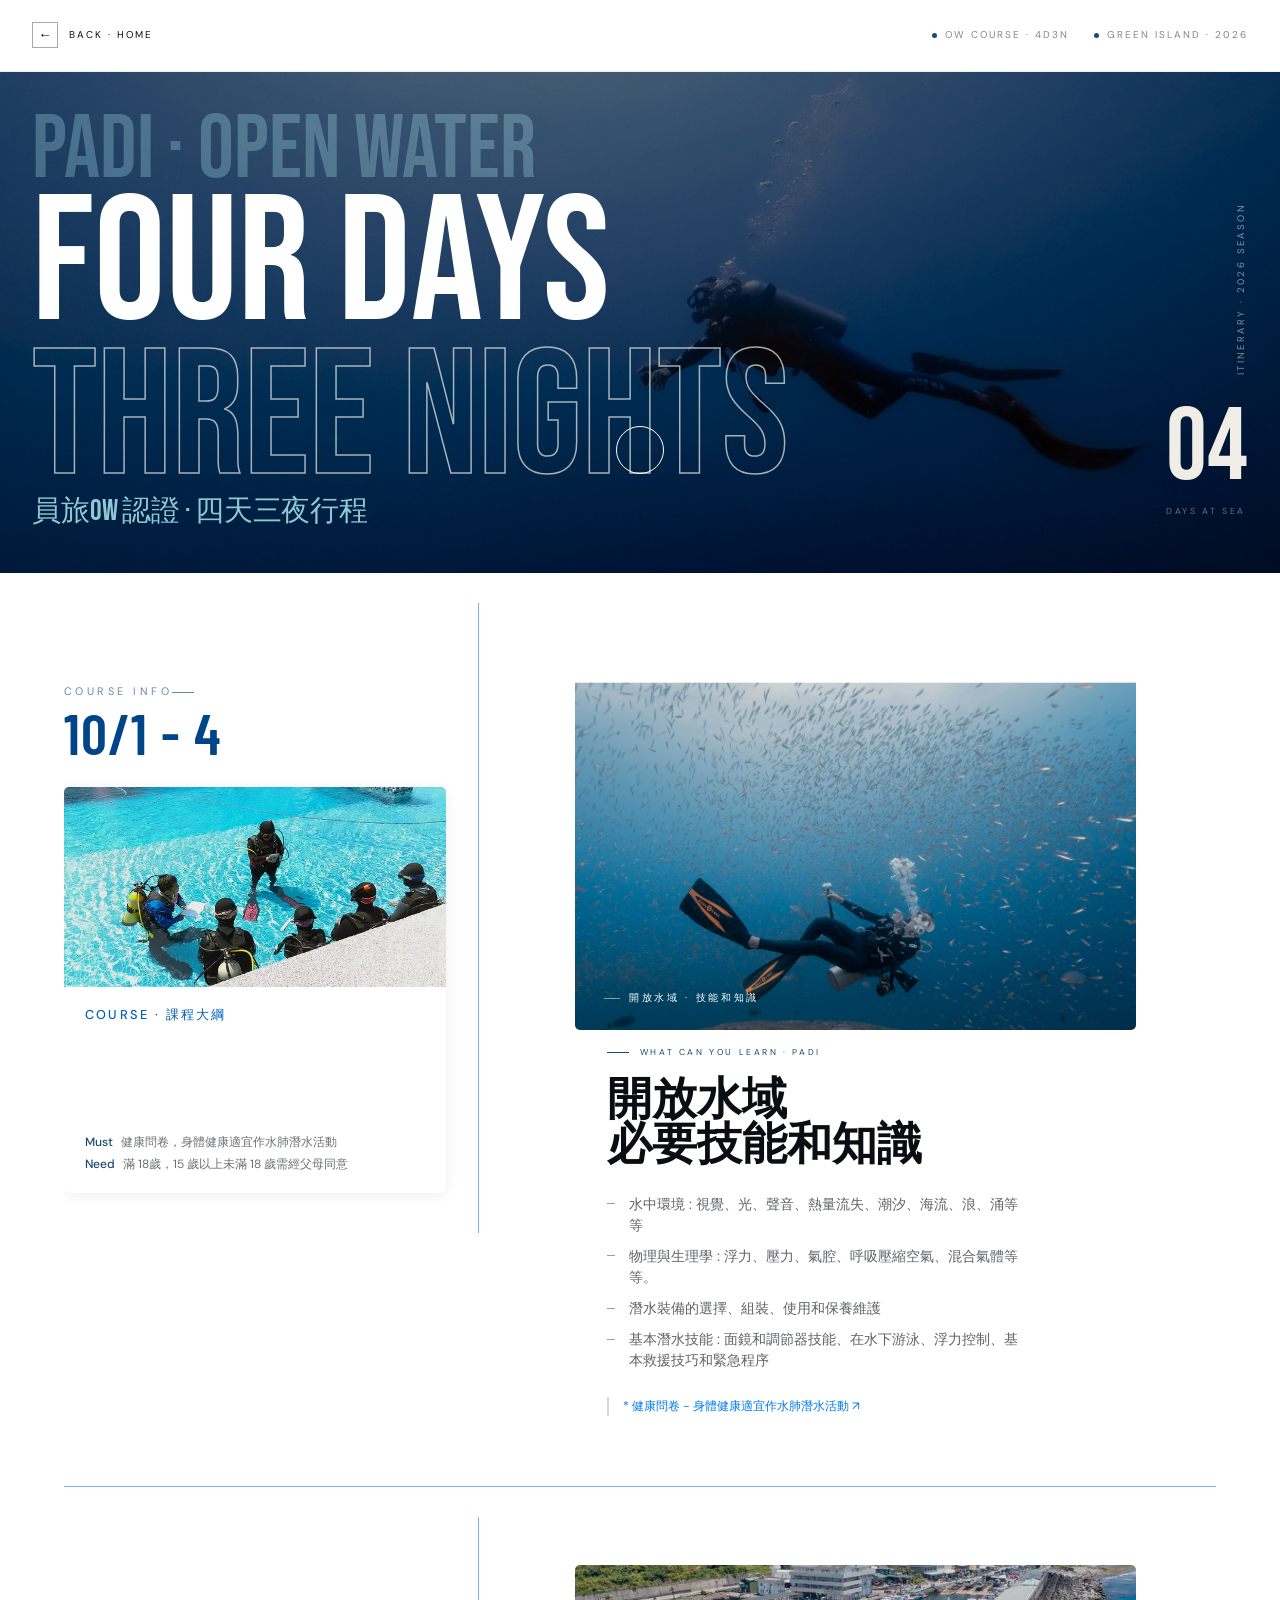
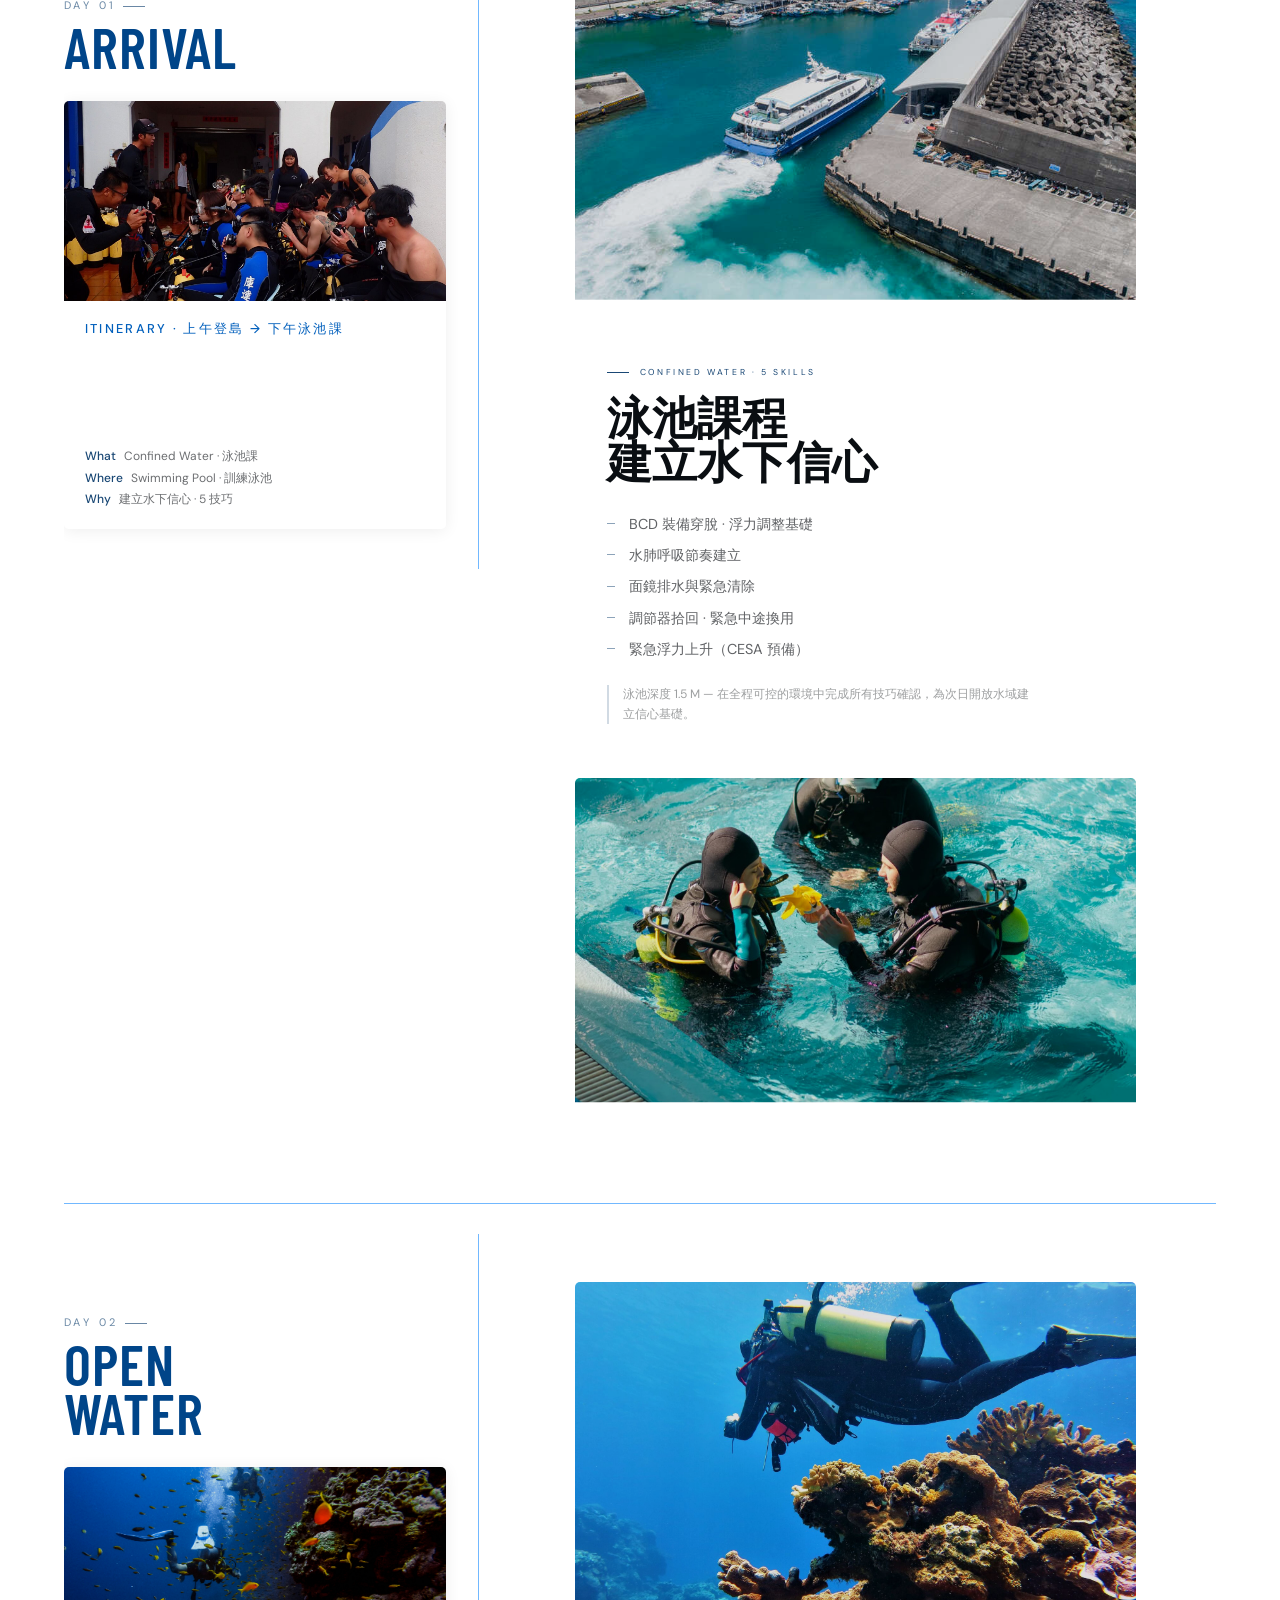
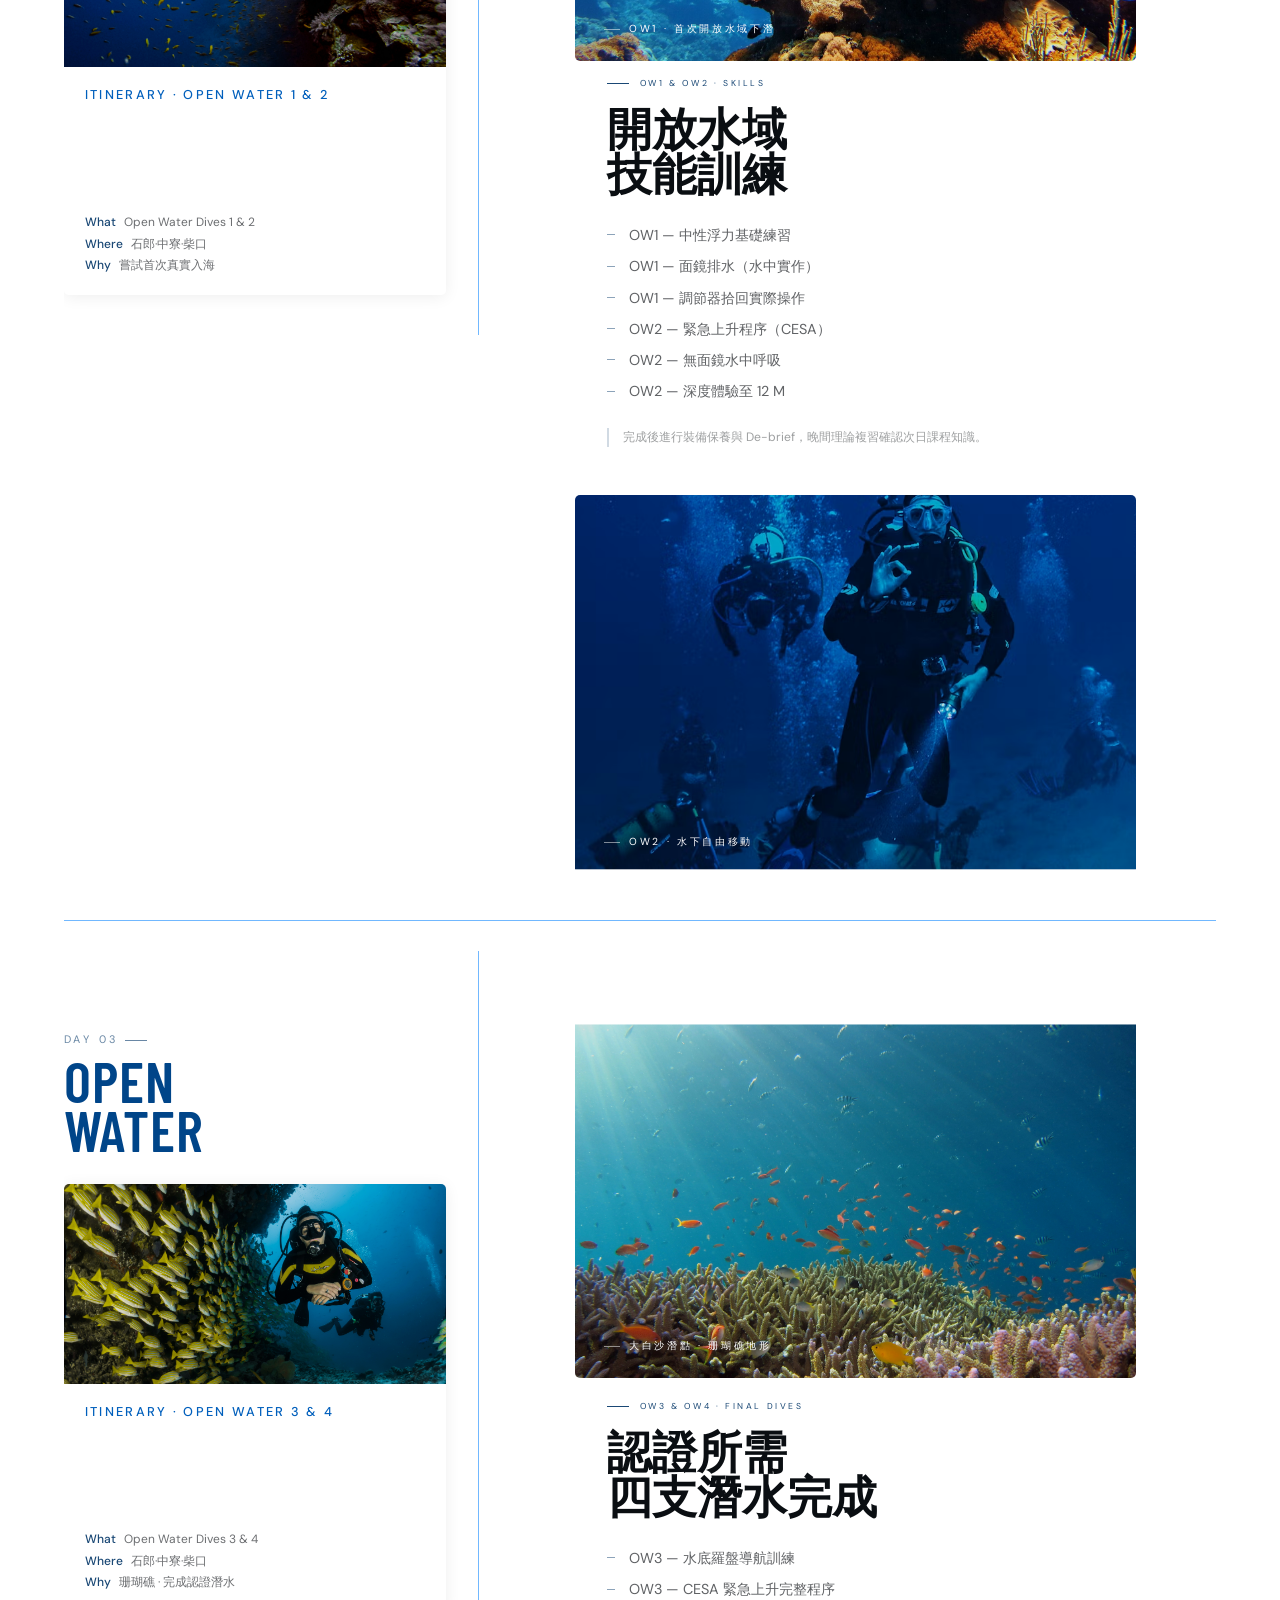
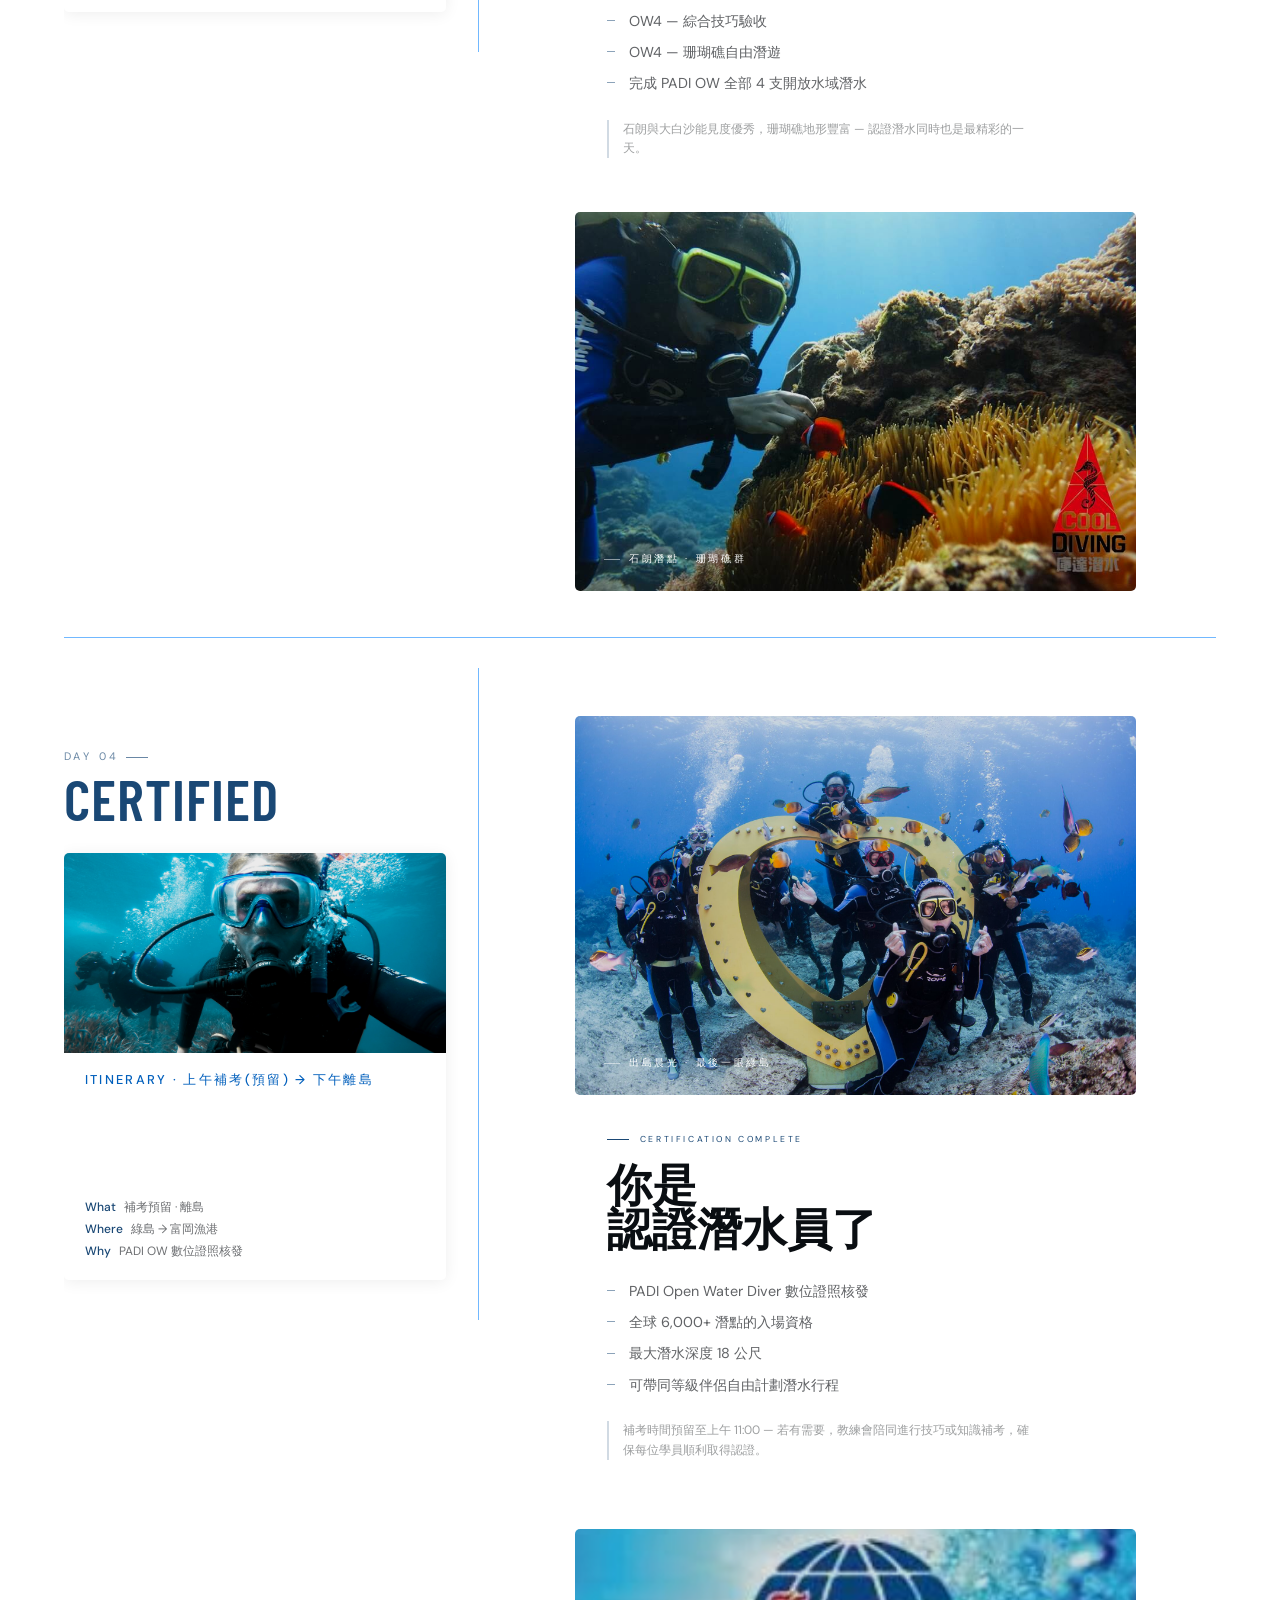
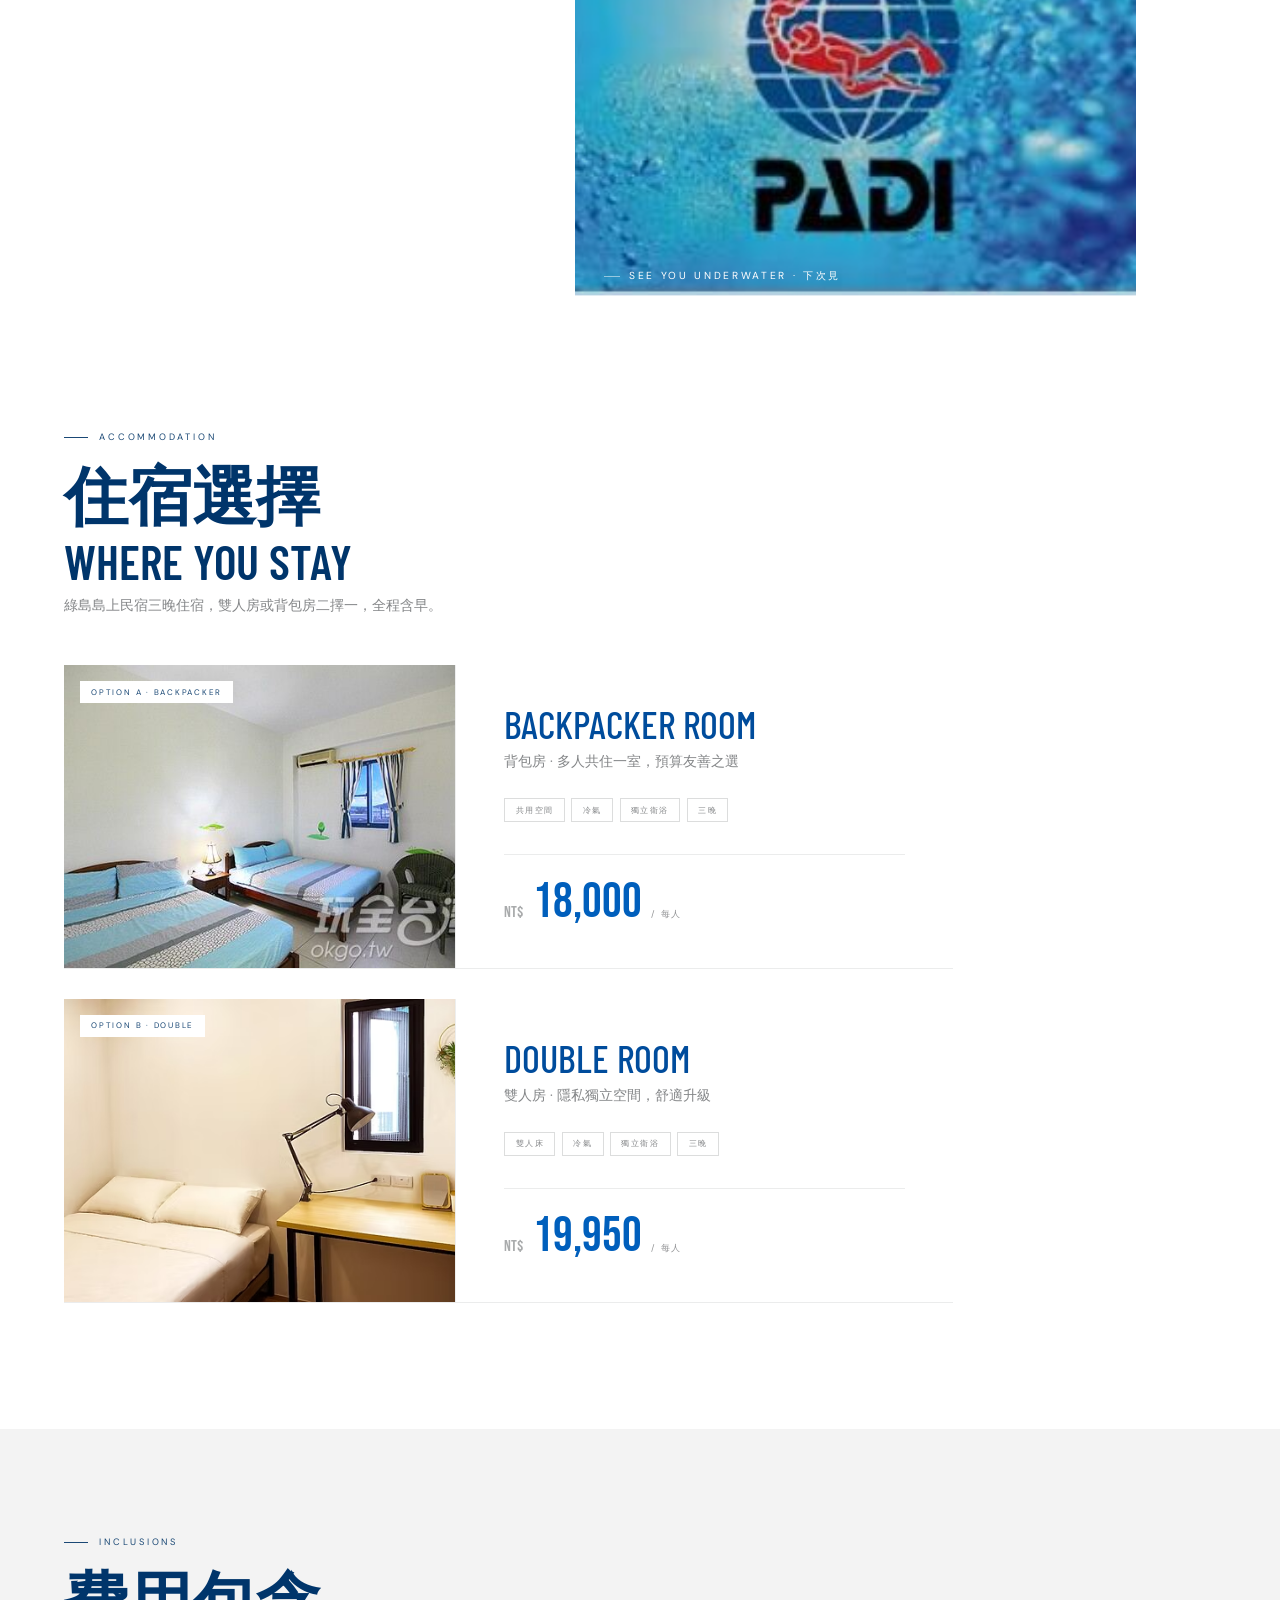
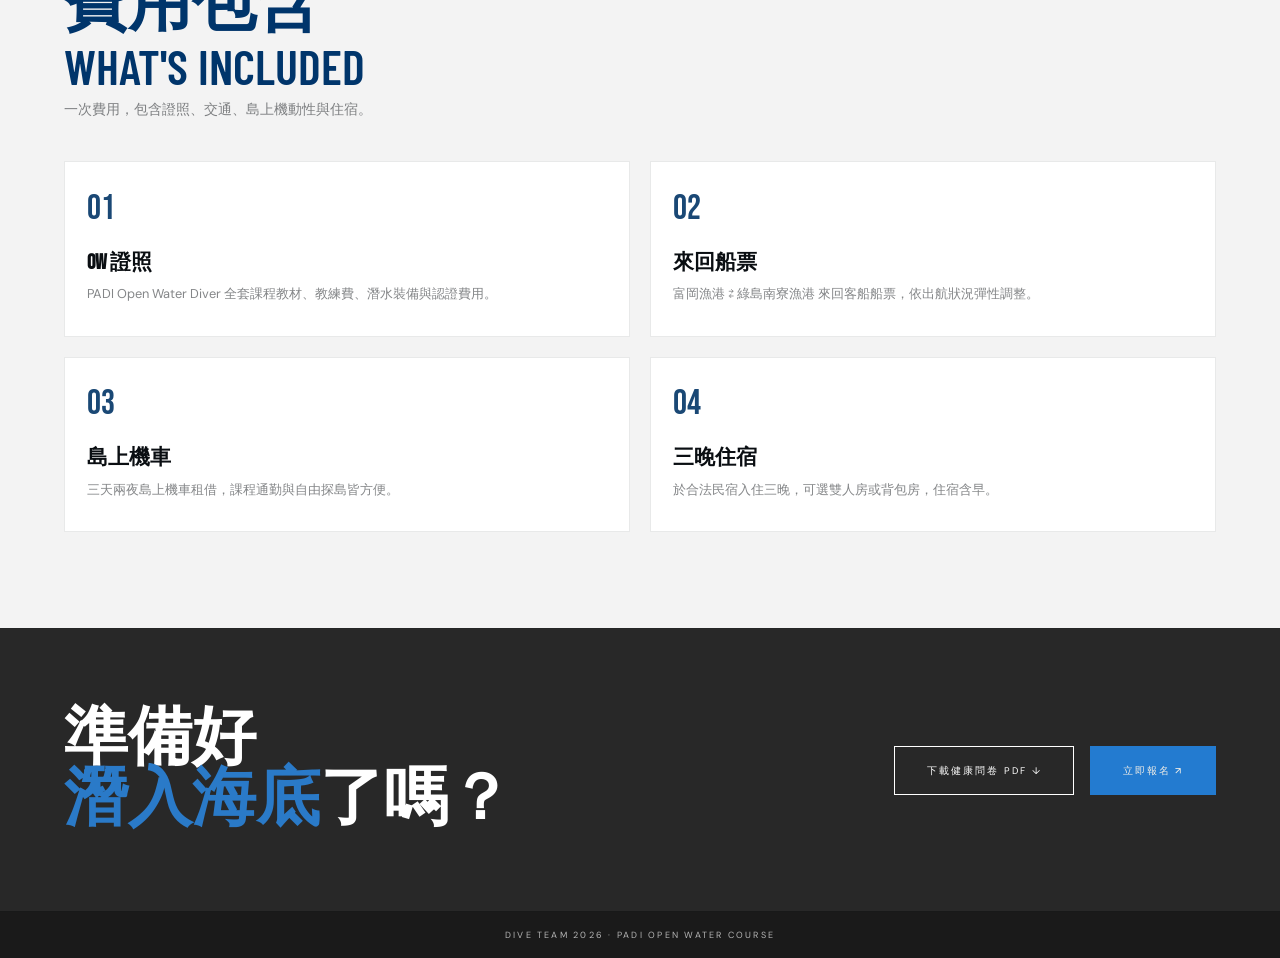
==== commit 67692596: "Replace index/register/itinerary-slider HTML from ow-travel_new - index.html: DIVE TEAM label, link " ====
--- a/itinerary-slider.html
+++ b/itinerary-slider.html
@@ -35,6 +35,7 @@
       <div class="row3">THREE NIGHTS</div>
       <div class="row4">員旅OW 認證 · 四天三夜行程</div>
     </h1>
+    
     <aside class="hero-side">
       <div class="hero-tag">Itinerary · 2026 Season</div>
       <div class="hero-num">04<small>Days at sea</small></div>
@@ -44,33 +45,94 @@
 </section>
 
 <div class="story-wrap">
-
+    <!-- ── DAY 00 ── -->
+  <div class="story-section" data-day="00">
+    <div class="story-left">
+      <!-- Large editorial text -->
+      <div class="sl-text">
+        <div class="sl-eyebrow">Course Info</div>
+        <div class="sl-title">10/1 - 4</div>
+      </div>
+      <!-- Decorative bg numeral -->
+      <!-- <div class="sl-deco" aria-hidden="true">01</div> -->
+      <!-- Small info card -->
+      <div class="sl-card">
+        <div class="sl-card-img">
+          <img src="./images/dive/info.avif" alt="courseinfo">
+        </div>
+        <div class="sl-card-body">
+          <p class="sl-card-name">Course · 課程大綱</p>
+          <!-- <div class="sl-card-dots">
+            <span class="dot active"></span>
+            <span class="dot"></span>
+            <span class="dot"></span>
+            <span class="dot"></span>
+          </div> -->
+          <div class="sl-card-meta">
+            <div class="slcm-row"><b>Must</b> 健康問卷，身體健康適宜作水肺潛水活動</div>
+            <div class="slcm-row"><b>Need</b> 滿 18歲，15 歲以上未滿 18 歲需經父母同意</div>
+            <!-- <div class="slcm-row"><b>Why</b> 建立水下信心 · 5 技巧</div> -->
+          </div>
+        </div>
+      </div>
+    </div>
+
+    <div class="story-right">
+      <div class="story-panel photo-panel">
+        <img src="./images/dive/course1.jpg" alt="課程大綱">
+        <div class="photo-caption">開放水域 · 技能和知識</div>
+      </div>
+      <div class="story-panel info-panel">
+        <div class="info-inner">
+          <div class="info-eyebrow">What can you learn · PADI</div>
+          <h3 class="info-heading">開放水域<br>必要技能和知識</h3>
+          <ul class="info-list">
+            <li>水中環境 : 視覺、光、聲音、熱量流失、潮汐、海流、浪、涌等等</li>
+            <li>物理與生理學 : 浮力、壓力、氣腔、呼吸壓縮空氣、混合氣體等等。</li>
+            <li>潛水裝備的選擇、組裝、使用和保養維護</li>
+            <li>基本潛水技能 : 面鏡和調節器技能、在水下游泳、浮力控制、基本救援技巧和緊急程序</li>
+           
+          </ul>
+          <a href="https://portal.tdisdi.com/upload-files/sandp/currentYear/TDI/part%204/pdf/individual/TDI_Forms_12_Medical_Questionnaire-zh_tw.pdf" target="_blank" class="">
+          <p class="info-note" style="color: rgb(0 120 240);">* 健康問卷 - 身體健康適宜作水肺潛水活動 ↗ </p>
+        </a>
+        </div>
+      </div>
+      <!-- <div class="story-panel photo-panel">
+        <img src="./images/dive/pool1.jpg" alt="裝備整備">
+        <div class="photo-caption">裝備整備 · 課前確認</div>
+      </div> -->
+    </div>
+  </div>
+
+ 
+  
   <!-- ── DAY 01 ── -->
   <div class="story-section" data-day="01">
     <div class="story-left">
       <!-- Large editorial text -->
       <div class="sl-text">
-        <div class="sl-eyebrow">Day 01 · Arrival</div>
-        <h2 class="sl-title">ARRIVAL</h2>
+        <div class="sl-eyebrow">Day 01 </div>
+        <div class="sl-title">ARRIVAL</div>
       </div>
       <!-- Decorative bg numeral -->
-      <div class="sl-deco" aria-hidden="true">01</div>
+      <!-- <div class="sl-deco" aria-hidden="true">01</div> -->
       <!-- Small info card -->
       <div class="sl-card">
         <div class="sl-card-img">
           <img src="./images/dive/d4.jpg" alt="Day 01">
         </div>
         <div class="sl-card-body">
-          <p class="sl-card-name">Day 01 · Arrival</p>
-          <div class="sl-card-dots">
-            <span class="dot active"></span>
-            <span class="dot"></span>
-            <span class="dot"></span>
-            <span class="dot"></span>
-          </div>
+          <p class="sl-card-name">Itinerary  · 上午登島 → 下午泳池課</p>
+          <!-- <div class="sl-card-dots">
+            <span class="dot active"></span>
+            <span class="dot"></span>
+            <span class="dot"></span>
+            <span class="dot"></span>
+          </div> -->
           <div class="sl-card-meta">
             <div class="slcm-row"><b>What</b> Confined Water · 泳池課</div>
-            <div class="slcm-row"><b>Where</b> 富岡漁港 → 綠島南寮</div>
+            <div class="slcm-row"><b>Where</b> Swimming Pool · 訓練泳池</div>
             <div class="slcm-row"><b>Why</b> 建立水下信心 · 5 技巧</div>
           </div>
         </div>
@@ -79,7 +141,7 @@
 
     <div class="story-right">
       <div class="story-panel photo-panel">
-        <img src="./images/dive/d3.jpg" alt="抵達綠島">
+        <img src="./images/dive/boat.jpg" alt="抵達綠島">
         <div class="photo-caption">南寮漁港 · 綠島入島</div>
       </div>
       <div class="story-panel info-panel">
@@ -97,7 +159,7 @@
         </div>
       </div>
       <div class="story-panel photo-panel">
-        <img src="./images/dive/d5.jpg" alt="裝備整備">
+        <img src="./images/dive/pool1.jpg" alt="裝備整備">
         <div class="photo-caption">裝備整備 · 課前確認</div>
       </div>
     </div>
@@ -107,26 +169,26 @@
   <div class="story-section" data-day="02">
     <div class="story-left">
       <div class="sl-text">
-        <div class="sl-eyebrow">Day 02 · Open Water</div>
+        <div class="sl-eyebrow">Day 02 </div>
         <h2 class="sl-title">OPEN<br>WATER</h2>
       </div>
-      <div class="sl-deco" aria-hidden="true">02</div>
+      <!-- <div class="sl-deco" aria-hidden="true">02</div> -->
       <div class="sl-card">
         <div class="sl-card-img">
           <img src="./images/dive/d9.jpg" alt="Day 02">
         </div>
         <div class="sl-card-body">
-          <p class="sl-card-name">Day 02 · Open Water</p>
-          <div class="sl-card-dots">
-            <span class="dot active"></span>
-            <span class="dot active"></span>
-            <span class="dot"></span>
-            <span class="dot"></span>
-          </div>
+          <p class="sl-card-name">Itinerary · Open Water 1 & 2</p>
+          <!-- <div class="sl-card-dots">
+            <span class="dot active"></span>
+            <span class="dot active"></span>
+            <span class="dot"></span>
+            <span class="dot"></span>
+          </div> -->
           <div class="sl-card-meta">
             <div class="slcm-row"><b>What</b> Open Water Dives 1 &amp; 2</div>
-            <div class="slcm-row"><b>Where</b> 綠島近岸潛點 · 12 M</div>
-            <div class="slcm-row"><b>Why</b> 首次真實入海</div>
+            <div class="slcm-row"><b>Where</b> 石郎·中寮·柴口 </div>
+            <div class="slcm-row"><b>Why</b> 嘗試首次真實入海</div>
           </div>
         </div>
       </div>
@@ -153,7 +215,7 @@
         </div>
       </div>
       <div class="story-panel photo-panel">
-        <img src="./images/dive/d2.jpg" alt="OW2 水下">
+        <img src="./images/dive/d2.avif" alt="OW2 水下">
         <div class="photo-caption">OW2 · 水下自由移動</div>
       </div>
     </div>
@@ -163,25 +225,25 @@
   <div class="story-section" data-day="03">
     <div class="story-left">
       <div class="sl-text">
-        <div class="sl-eyebrow">Day 03 · Deeper</div>
-        <h2 class="sl-title">DEEPER</h2>
-      </div>
-      <div class="sl-deco" aria-hidden="true">03</div>
+        <div class="sl-eyebrow">Day 03 </div>
+        <h2 class="sl-title">OPEN<br>WATER</h2>
+      </div>
+      <!-- <div class="sl-deco" aria-hidden="true">03</div> -->
       <div class="sl-card">
         <div class="sl-card-img">
           <img src="./images/dive/d11.jpg" alt="Day 03">
         </div>
         <div class="sl-card-body">
-          <p class="sl-card-name">Day 03 · Deeper</p>
-          <div class="sl-card-dots">
-            <span class="dot active"></span>
-            <span class="dot active"></span>
-            <span class="dot active"></span>
-            <span class="dot"></span>
-          </div>
+          <p class="sl-card-name">Itinerary · Open Water 3 &amp; 4</p>
+          <!-- <div class="sl-card-dots">
+            <span class="dot active"></span>
+            <span class="dot active"></span>
+            <span class="dot active"></span>
+            <span class="dot"></span>
+          </div> -->
           <div class="sl-card-meta">
             <div class="slcm-row"><b>What</b> Open Water Dives 3 &amp; 4</div>
-            <div class="slcm-row"><b>Where</b> 大白沙 · 石朗 · 18 M</div>
+            <div class="slcm-row"><b>Where</b> 石郎·中寮·柴口</div>
             <div class="slcm-row"><b>Why</b> 珊瑚礁 · 完成認證潛水</div>
           </div>
         </div>
@@ -218,24 +280,24 @@
   <div class="story-section" data-day="04">
     <div class="story-left">
       <div class="sl-text">
-        <div class="sl-eyebrow">Day 04 · Departure</div>
-        <h2 class="sl-title sl-title--accent">CERTI<br>FIED</h2>
-      </div>
-      <div class="sl-deco" aria-hidden="true">04</div>
+        <div class="sl-eyebrow">Day 04 </div>
+        <h2 class="sl-title sl-title--accent">CERTIFIED</h2>
+      </div>
+      <!-- <div class="sl-deco" aria-hidden="true">04</div> -->
       <div class="sl-card">
         <div class="sl-card-img">
           <img src="./images/dive/d12.jpg" alt="Day 04">
         </div>
         <div class="sl-card-body">
-          <p class="sl-card-name">Day 04 · Certified</p>
-          <div class="sl-card-dots">
-            <span class="dot active"></span>
-            <span class="dot active"></span>
-            <span class="dot active"></span>
-            <span class="dot active"></span>
-          </div>
-          <div class="sl-card-meta">
-            <div class="slcm-row"><b>What</b> 補考預留 · 出島</div>
+          <p class="sl-card-name">Itinerary · 上午補考(預留) → 下午離島</p>
+          <!-- <div class="sl-card-dots">
+            <span class="dot active"></span>
+            <span class="dot active"></span>
+            <span class="dot active"></span>
+            <span class="dot active"></span>
+          </div> -->
+          <div class="sl-card-meta">
+            <div class="slcm-row"><b>What</b> 補考預留 · 離島</div>
             <div class="slcm-row"><b>Where</b> 綠島 → 富岡漁港</div>
             <div class="slcm-row"><b>Why</b> PADI OW 數位證照核發</div>
           </div>
@@ -273,7 +335,7 @@
 <section class="stay-section">
   <div class="section-inner">
     <span class="eyebrow">Accommodation</span>
-    <h2 class="section-title">住宿選擇<br>Where you stay.</h2>
+    <h2 class="section-title">住宿選擇<br><span style="letter-spacing: 0px;font-size: 3rem;font-weight: 600;">WHERE YOU STAY</span></h2>
     <p class="section-sub">綠島島上民宿三晚住宿，雙人房或背包房二擇一，全程含早。</p>
     <div class="stay-grid">
       <article class="stay-card">
@@ -286,7 +348,7 @@
         </div>
       </article>
       <article class="stay-card">
-        <div class="stay-media"><span class="stay-kind">Option B · Double</span><img src="./images/stay/double1.jpg" alt="雙人房" loading="lazy"></div>
+        <div class="stay-media"><span class="stay-kind">Option B · Double</span><img src="./images/stay/double1.avif" alt="雙人房" loading="lazy"></div>
         <div class="stay-body">
           <h3 class="stay-name">DOUBLE ROOM</h3>
           <div class="stay-zh">雙人房 · 隱私獨立空間，舒適升級</div>
@@ -302,7 +364,7 @@
   <div class="incl-bg"></div>
   <div class="section-inner">
     <span class="eyebrow">Inclusions</span>
-    <h2 class="section-title">費用包含<br>What's in the package.</h2>
+    <h2 class="section-title">費用包含<br><span style="letter-spacing: 0px;font-size: 3rem;font-weight: 600;">WHAT'S INCLUDED</span></h2>
     <p class="section-sub">一次費用，包含證照、交通、島上機動性與住宿。</p>
     <div class="incl-grid">
       <div class="incl-item"><div class="ic">01</div><h4>OW 證照</h4><p>PADI Open Water Diver 全套課程教材、教練費、潛水裝備與認證費用。</p></div>
@@ -317,13 +379,13 @@
   <div class="section-inner">
     <h2>準備好<br><em>潛入海底</em>了嗎？</h2>
     <div class="cta-actions">
-      <a href="#" class="btn">下載行程 PDF ↓</a>
-      <a href="#" class="btn primary">立即報名 ↗</a>
+      <a href="https://portal.tdisdi.com/upload-files/sandp/currentYear/TDI/part%204/pdf/individual/TDI_Forms_12_Medical_Questionnaire-zh_tw.pdf" target="_blank" class="btn">下載健康問卷 PDF ↓</a>
+      <a href="./register.html"class="btn primary">立即報名 ↗</a>
     </div>
   </div>
 </section>
 
-<footer>DIVE TEAM 2026 · PADI Open Water Course · Made for explorers</footer>
+<footer>DIVE TEAM 2026 · PADI Open Water Course </footer>
 
 <script src="./js/cursor.js"></script>
 <script src="./js/itinerary-slider.js"></script>
--- a/css/itinerary-slider.css
+++ b/css/itinerary-slider.css
@@ -100,13 +100,13 @@
 .text-viewer{
   padding-left:2.5rem;
 }
-/* ── Left panel: full-height sticky ── */
+/* ── Left panel: sticky centered ── */
 .story-left {
   position:sticky;
-  top:0;
-  height:100vh; height:100dvh;
+  top:0; /* overridden by JS to (vh - panelH) / 2 */
+  /* height:100vh removed — JS centers it vertically */
   /* background:#e8e5de; */
-  background:#ffffff; 
+  background:#ffffff;
   overflow:hidden;
   display:flex;
   flex-direction:column;
